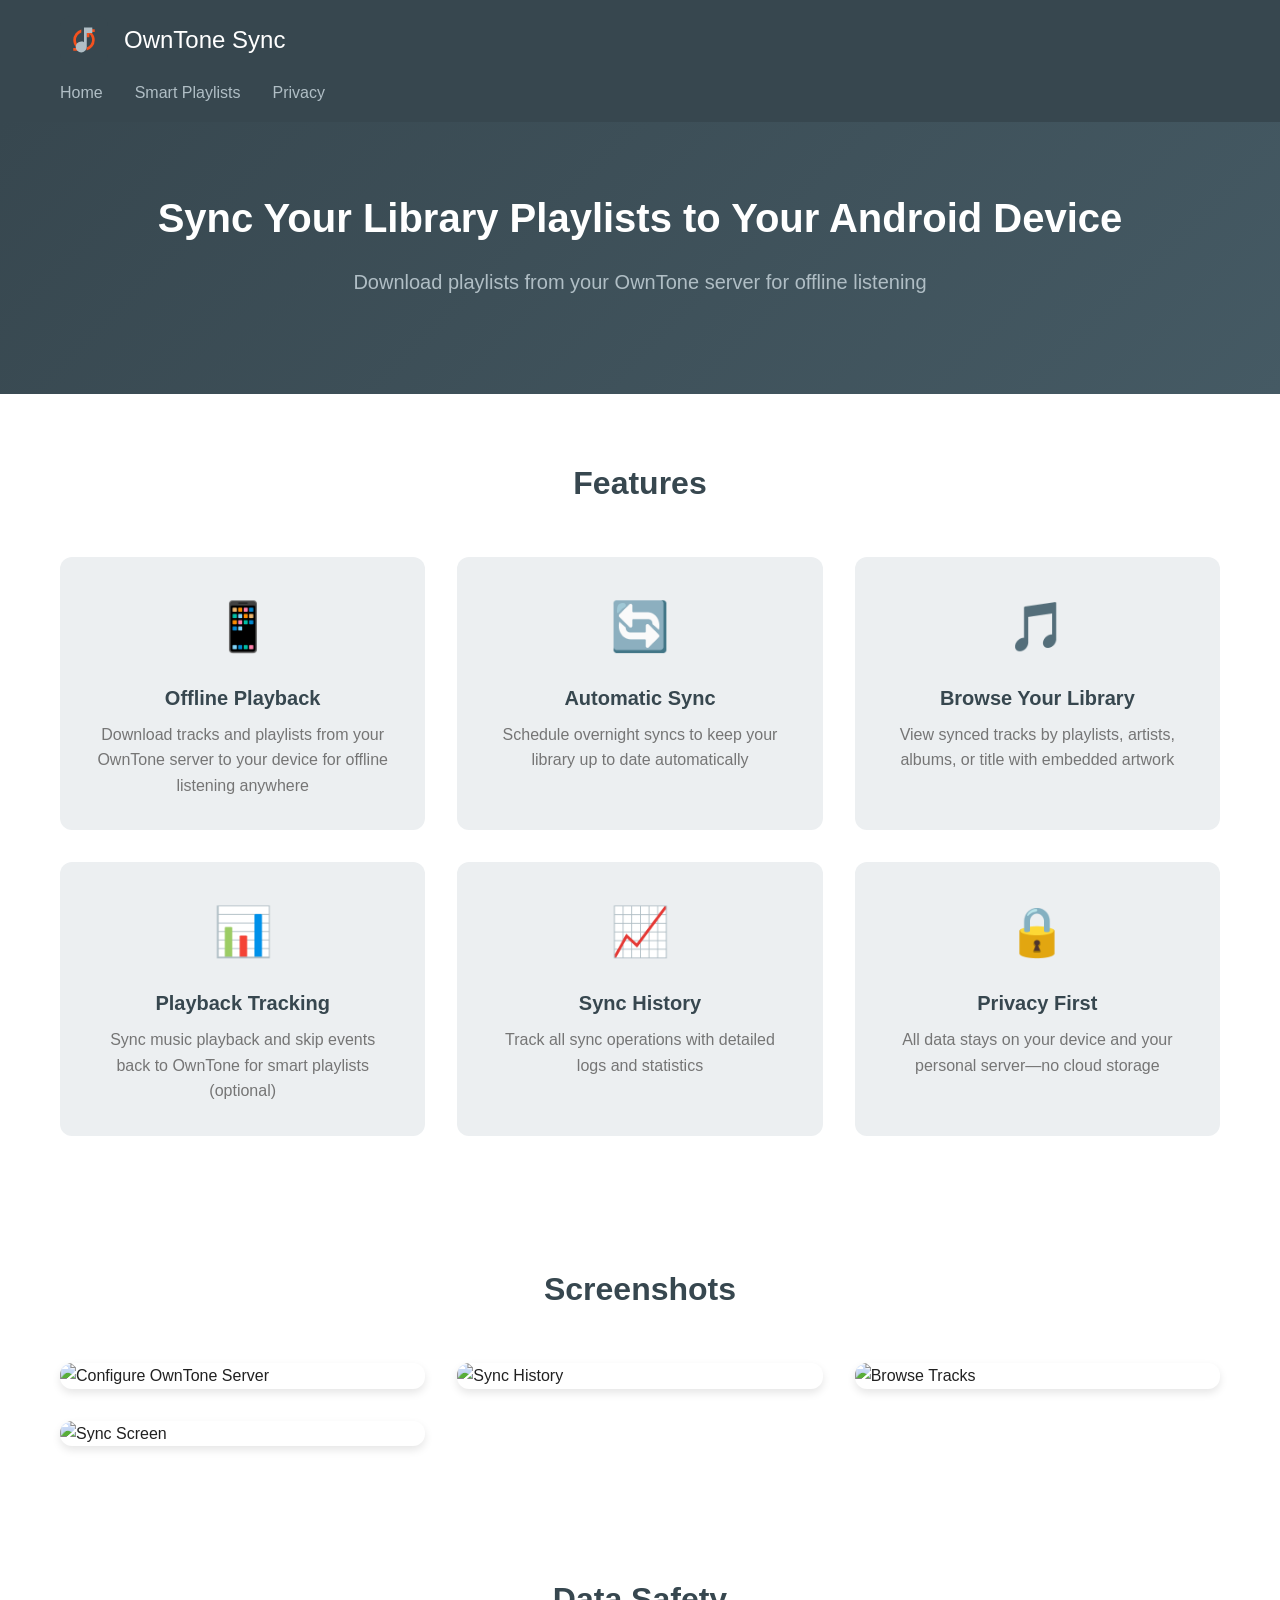
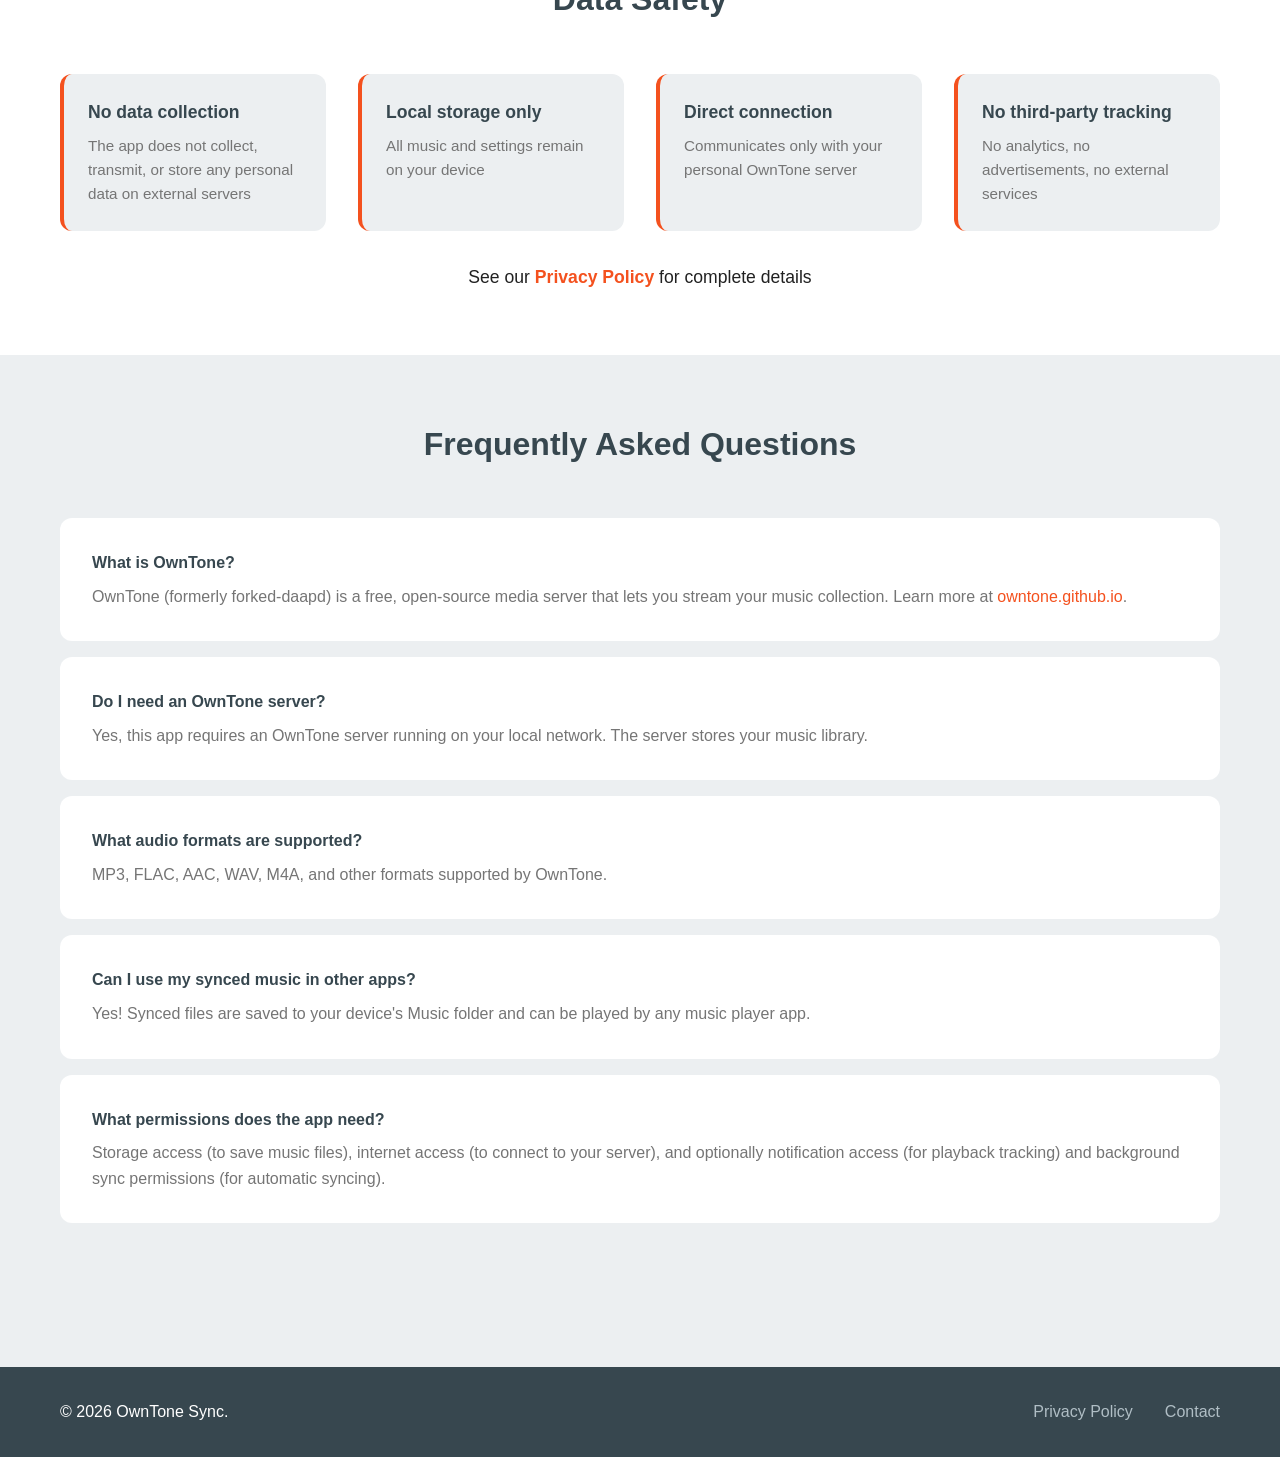
==== site/index.html @ 8da17981 "Add site files" ====
<!DOCTYPE html>
<html lang="en">
<head>
    <meta charset="UTF-8">
    <meta name="viewport" content="width=device-width, initial-scale=1.0">
    <title>OwnTone Sync - Offline Playlist Sync for Android</title>
    <link rel="stylesheet" href="styles.css">
    <link rel="icon" type="image/svg+xml" href="assets/icon.svg">
</head>
<body>
    <header>
        <div class="container">
            <div class="header-content">
                <img src="assets/icon.svg" alt="OwnTone Sync" class="logo">
                <h1>OwnTone Sync</h1>
            </div>
            <nav>
                <a href="index.html">Home</a>
                <a href="smart-playlists.html">Smart Playlists</a>
                <a href="privacy.html">Privacy</a>
            </nav>
        </div>
    </header>

    <main>
        <section class="hero">
            <div class="container">
                <h2>Sync Your Library Playlists to Your Android Device</h2>
                <p class="subtitle">Download playlists from your OwnTone server for offline listening</p>
                <!-- <div class="cta-buttons">
                    <a href="https://play.google.com/store/apps/details?id=dev.educoder.owntone_sync" class="btn btn-primary" target="_blank">Download on Google Play</a>
                </div> -->
            </div>
        </section>

        <section id="features" class="features-overview">
            <div class="container">
                <h3>Features</h3>
                <div class="feature-grid">
                    <div class="feature-card">
                        <div class="feature-icon">📱</div>
                        <h4>Offline Playback</h4>
                        <p>Download tracks and playlists from your OwnTone server to your device for offline listening anywhere</p>
                    </div>
                    <div class="feature-card">
                        <div class="feature-icon">🔄</div>
                        <h4>Automatic Sync</h4>
                        <p>Schedule overnight syncs to keep your library up to date automatically</p>
                    </div>
                    <div class="feature-card">
                        <div class="feature-icon">🎵</div>
                        <h4>Browse Your Library</h4>
                        <p>View synced tracks by playlists, artists, albums, or title with embedded artwork</p>
                    </div>
                    <div class="feature-card">
                        <div class="feature-icon">📊</div>
                        <h4>Playback Tracking</h4>
                        <p>Sync music playback and skip events back to OwnTone for smart playlists (optional)</p>
                    </div>
                    <div class="feature-card">
                        <div class="feature-icon">📈</div>
                        <h4>Sync History</h4>
                        <p>Track all sync operations with detailed logs and statistics</p>
                    </div>
                    <div class="feature-card">
                        <div class="feature-icon">🔒</div>
                        <h4>Privacy First</h4>
                        <p>All data stays on your device and your personal server—no cloud storage</p>
                    </div>
                </div>
            </div>
        </section>

        <section class="screenshots">
            <div class="container">
                <h3>Screenshots</h3>
                <div class="screenshot-grid">
                    <img src="assets/screenshots/screenshot_1.png" alt="Configure OwnTone Server">
                    <img src="assets/screenshots/screenshot_2.png" alt="Sync History">
                    <img src="assets/screenshots/screenshot_3.png" alt="Browse Tracks">
                    <img src="assets/screenshots/screenshot_4.png" alt="Sync Screen">
                </div>
            </div>
        </section>

        <section class="data-safety">
            <div class="container">
                <h3>Data Safety</h3>
                <div class="safety-info">
                    <div class="safety-card">
                        <h4>No data collection</h4>
                        <p>The app does not collect, transmit, or store any personal data on external servers</p>
                    </div>
                    <div class="safety-card">
                        <h4>Local storage only</h4>
                        <p>All music and settings remain on your device</p>
                    </div>
                    <div class="safety-card">
                        <h4>Direct connection</h4>
                        <p>Communicates only with your personal OwnTone server</p>
                    </div>
                    <div class="safety-card">
                        <h4>No third-party tracking</h4>
                        <p>No analytics, no advertisements, no external services</p>
                    </div>
                </div>
                <p class="safety-note">See our <a href="privacy.html">Privacy Policy</a> for complete details</p>
            </div>
        </section>

        <section class="faq">
            <div class="container">
                <h3>Frequently Asked Questions</h3>
                <div class="faq-item">
                    <h4>What is OwnTone?</h4>
                    <p>OwnTone (formerly forked-daapd) is a free, open-source media server that lets you stream your music collection. Learn more at <a href="https://owntone.github.io/owntone-server/" target="_blank">owntone.github.io</a>.</p>
                </div>
                <div class="faq-item">
                    <h4>Do I need an OwnTone server?</h4>
                    <p>Yes, this app requires an OwnTone server running on your local network. The server stores your music library.</p>
                </div>
                <div class="faq-item">
                    <h4>What audio formats are supported?</h4>
                    <p>MP3, FLAC, AAC, WAV, M4A, and other formats supported by OwnTone.</p>
                </div>
                <div class="faq-item">
                    <h4>Can I use my synced music in other apps?</h4>
                    <p>Yes! Synced files are saved to your device's Music folder and can be played by any music player app.</p>
                </div>
                <div class="faq-item">
                    <h4>What permissions does the app need?</h4>
                    <p>Storage access (to save music files), internet access (to connect to your server), and optionally notification access (for playback tracking) and background sync permissions (for automatic syncing).</p>
                </div>
            </div>
        </section>

        <!-- <section class="cta-final">
            <div class="container">
                <h3>Ready to sync your music?</h3>
                <a href="https://play.google.com/store/apps/details?id=dev.educoder.owntone_sync" class="btn btn-primary" target="_blank">Download on Google Play</a>
            </div>
        </section> -->
    </main>

    <footer>
        <div class="container">
            <p>&copy; 2026 OwnTone Sync.</p>
            <nav>
                <a href="privacy.html">Privacy Policy</a>
                <a href="mailto:support@educoder.dev">Contact</a>
            </nav>
        </div>
    </footer>
</body>
</html>
---- site/styles.css ----
/* Reset and base styles */
* {
    margin: 0;
    padding: 0;
    box-sizing: border-box;
}

:root {
    --primary: #37474F;
    --primary-light: #B0BEC5;
    --secondary: #F4511E;
    --background: #ECEFF1;
    --surface: #FFFFFF;
    --text-primary: #212121;
    --text-secondary: #757575;
    --border: #E0E0E0;
}

body {
    font-family: -apple-system, BlinkMacSystemFont, 'Segoe UI', Roboto, 'Helvetica Neue', Arial, sans-serif;
    line-height: 1.6;
    color: var(--text-primary);
    background-color: var(--background);
}

.container {
    max-width: 1200px;
    margin: 0 auto;
    padding: 0 20px;
}

/* Header */
header {
    background-color: var(--primary);
    color: white;
    padding: 1rem 0;
    box-shadow: 0 2px 4px rgba(0,0,0,0.1);
}

.header-content {
    display: flex;
    align-items: center;
    gap: 1rem;
    margin-bottom: 1rem;
}

.logo {
    width: 48px;
    height: 48px;
}

header h1 {
    font-size: 1.5rem;
    font-weight: 500;
}

header nav {
    display: flex;
    gap: 2rem;
}

header nav a {
    color: var(--primary-light);
    text-decoration: none;
    font-weight: 500;
    transition: color 0.3s;
}

header nav a:hover {
    color: white;
}

/* Hero section */
.hero {
    background: linear-gradient(135deg, var(--primary) 0%, #455A64 100%);
    color: white;
    padding: 4rem 0;
    text-align: center;
}

.hero h2 {
    font-size: 2.5rem;
    font-weight: 700;
    margin-bottom: 1rem;
}

.subtitle {
    font-size: 1.25rem;
    margin-bottom: 2rem;
    color: var(--primary-light);
}

.cta-buttons {
    display: flex;
    gap: 1rem;
    justify-content: center;
    flex-wrap: wrap;
}

.btn {
    display: inline-block;
    padding: 0.75rem 2rem;
    border-radius: 8px;
    text-decoration: none;
    font-weight: 600;
    transition: all 0.3s;
    border: none;
    cursor: pointer;
}

.btn-primary {
    background-color: var(--secondary);
    color: white;
}

.btn-primary:hover {
    background-color: #E64A19;
    transform: translateY(-2px);
    box-shadow: 0 4px 8px rgba(244, 81, 30, 0.3);
}

.btn-secondary {
    background-color: var(--surface);
    color: var(--primary);
    border: 2px solid var(--primary);
}

.btn-secondary:hover {
    background-color: var(--primary);
    color: white;
}

/* Feature grid */
.features-overview {
    padding: 4rem 0;
    background-color: var(--surface);
}

.features-overview h3 {
    text-align: center;
    font-size: 2rem;
    margin-bottom: 3rem;
    color: var(--primary);
}

.feature-grid {
    display: grid;
    grid-template-columns: repeat(3, minmax(250px, 1fr));
    gap: 2rem;
}

.feature-card {
    background: var(--background);
    padding: 2rem;
    border-radius: 12px;
    text-align: center;
    transition: transform 0.3s, box-shadow 0.3s;
}

.feature-card:hover {
    transform: translateY(-4px);
    box-shadow: 0 8px 16px rgba(0,0,0,0.1);
}

.feature-icon {
    font-size: 3rem;
    margin-bottom: 1rem;
}

.feature-card h4 {
    color: var(--primary);
    margin-bottom: 0.5rem;
    font-size: 1.25rem;
}

.feature-card p {
    color: var(--text-secondary);
}

/* Download section */
.download-section {
    padding: 4rem 0;
    background-color: var(--background);
}

.download-section h3 {
    text-align: center;
    font-size: 2rem;
    margin-bottom: 3rem;
    color: var(--primary);
}

.version-cards {
    display: grid;
    grid-template-columns: repeat(auto-fit, minmax(300px, 1fr));
    gap: 2rem;
    max-width: 800px;
    margin: 0 auto;
}

.version-card {
    background: var(--surface);
    padding: 2rem;
    border-radius: 12px;
    box-shadow: 0 4px 8px rgba(0,0,0,0.1);
    position: relative;
}

.version-card.featured {
    border: 3px solid var(--secondary);
    transform: scale(1.05);
}

.badge {
    position: absolute;
    top: -12px;
    right: 20px;
    background: var(--secondary);
    color: white;
    padding: 0.25rem 1rem;
    border-radius: 20px;
    font-size: 0.875rem;
    font-weight: 600;
}

.version-card h4 {
    font-size: 1.5rem;
    color: var(--primary);
    margin-bottom: 1rem;
}

.price {
    font-size: 2rem;
    font-weight: 700;
    color: var(--secondary);
    margin-bottom: 1.5rem;
}

.version-card ul {
    list-style: none;
    margin-bottom: 2rem;
}

.version-card ul li {
    padding: 0.5rem 0;
    border-bottom: 1px solid var(--border);
}

.version-card ul li:last-child {
    border-bottom: none;
}

.version-card .btn {
    width: 100%;
    text-align: center;
}

/* Screenshots */
.screenshots {
    padding: 4rem 0;
    background-color: var(--surface);
}

.screenshots h3 {
    text-align: center;
    font-size: 2rem;
    margin-bottom: 3rem;
    color: var(--primary);
}

.screenshot-grid {
    display: grid;
    grid-template-columns: repeat(auto-fit, minmax(300px, 1fr));
    gap: 2rem;
}

.screenshot-grid img {
    width: 100%;
    border-radius: 12px;
    box-shadow: 0 4px 8px rgba(0,0,0,0.1);
}

/* FAQ */
.faq {
    padding: 4rem 0;
    background-color: var(--background);
}

.faq h3 {
    text-align: center;
    font-size: 2rem;
    margin-bottom: 3rem;
    color: var(--primary);
}

.faq-item {
    background: var(--surface);
    padding: 2rem;
    border-radius: 12px;
    margin-bottom: 1rem;
}

.faq-item h4 {
    color: var(--primary);
    margin-bottom: 0.5rem;
}

.faq-item p {
    color: var(--text-secondary);
}

.faq-item a {
    color: var(--secondary);
    text-decoration: none;
}

.faq-item a:hover {
    text-decoration: underline;
}

/* Content pages (privacy, features) */
.content {
    padding: 4rem 0;
    background-color: var(--surface);
}

.content h2 {
    font-size: 2.5rem;
    color: var(--primary);
    margin-bottom: 1rem;
}

.content h3 {
    font-size: 1.5rem;
    color: var(--primary);
    margin-top: 2rem;
    margin-bottom: 1rem;
}

.content h4 {
    font-size: 1.25rem;
    color: var(--primary);
    margin-top: 1.5rem;
    margin-bottom: 0.5rem;
}

.content p {
    margin-bottom: 1rem;
    color: var(--text-secondary);
}

.content ul {
    margin-left: 2rem;
    margin-bottom: 1rem;
    color: var(--text-secondary);
}

.content ul li {
    margin-bottom: 0.5rem;
}

.content a {
    color: var(--secondary);
    text-decoration: none;
}

.content a:hover {
    text-decoration: underline;
}

.updated {
    font-style: italic;
    color: var(--text-secondary);
    margin-bottom: 2rem;
}

/* Comparison table */
.comparison-table {
    margin: 2rem 0;
    overflow-x: auto;
}

.comparison-table table {
    width: 100%;
    background: var(--surface);
    border-radius: 12px;
    overflow: hidden;
    box-shadow: 0 4px 8px rgba(0,0,0,0.1);
}

.comparison-table th,
.comparison-table td {
    padding: 1rem;
    text-align: left;
    border-bottom: 1px solid var(--border);
}

.comparison-table th {
    background-color: var(--primary);
    color: white;
    font-weight: 600;
}

.comparison-table tbody tr:last-child td {
    border-bottom: none;
}

.comparison-table tbody tr:hover {
    background-color: var(--background);
}

.cta-section {
    margin-top: 3rem;
    text-align: center;
    padding: 2rem;
    background: var(--background);
    border-radius: 12px;
}

.cta-section h3 {
    margin-bottom: 1.5rem;
    color: var(--primary);
}

/* Footer */
footer {
    background-color: var(--primary);
    color: white;
    padding: 2rem 0;
    margin-top: 4rem;
}

footer .container {
    display: flex;
    justify-content: space-between;
    align-items: center;
    flex-wrap: wrap;
    gap: 1rem;
}

footer nav {
    display: flex;
    gap: 2rem;
}

footer a {
    color: var(--primary-light);
    text-decoration: none;
}

footer a:hover {
    color: white;
}

/* Responsive */
@media (max-width: 768px) {
    .hero h2 {
        font-size: 2rem;
    }

    .subtitle {
        font-size: 1rem;
    }

    .version-card.featured {
        transform: scale(1);
    }

    .header-content {
        flex-direction: column;
        text-align: center;
    }

    footer .container {
        flex-direction: column;
        text-align: center;
    }
}

/* Data Safety section */
.data-safety {
    padding: 4rem 0;
    background-color: var(--surface);
}

.data-safety h3 {
    text-align: center;
    font-size: 2rem;
    margin-bottom: 3rem;
    color: var(--primary);
}

.safety-info {
    display: grid;
    grid-template-columns: repeat(auto-fit, minmax(250px, 1fr));
    gap: 2rem;
    margin-bottom: 2rem;
}

.safety-card {
    background: var(--background);
    padding: 1.5rem;
    border-radius: 12px;
    border-left: 4px solid var(--secondary);
}

.safety-card h4 {
    color: var(--primary);
    margin-bottom: 0.5rem;
    font-size: 1.1rem;
}

.safety-card p {
    color: var(--text-secondary);
    font-size: 0.95rem;
}

.safety-note {
    text-align: center;
    margin-top: 2rem;
    font-size: 1.1rem;
}

.safety-note a {
    color: var(--secondary);
    text-decoration: none;
    font-weight: 600;
}

.safety-note a:hover {
    text-decoration: underline;
}

/* Final CTA */
.cta-final {
    padding: 4rem 0;
    background: linear-gradient(135deg, var(--primary) 0%, #455A64 100%);
    color: white;
    text-align: center;
}

.cta-final h3 {
    font-size: 2rem;
    margin-bottom: 2rem;
}

/* Privacy highlights */
.privacy-highlight {
    background: var(--background);
    border-left: 4px solid var(--secondary);
    padding: 1.5rem;
    border-radius: 8px;
    margin: 2rem 0;
}

.privacy-highlight h4 {
    color: var(--primary);
    margin-top: 0;
    margin-bottom: 1rem;
}

.privacy-highlight ul {
    margin-left: 1.5rem;
}

.privacy-highlight ul li {
    margin-bottom: 0.75rem;
}
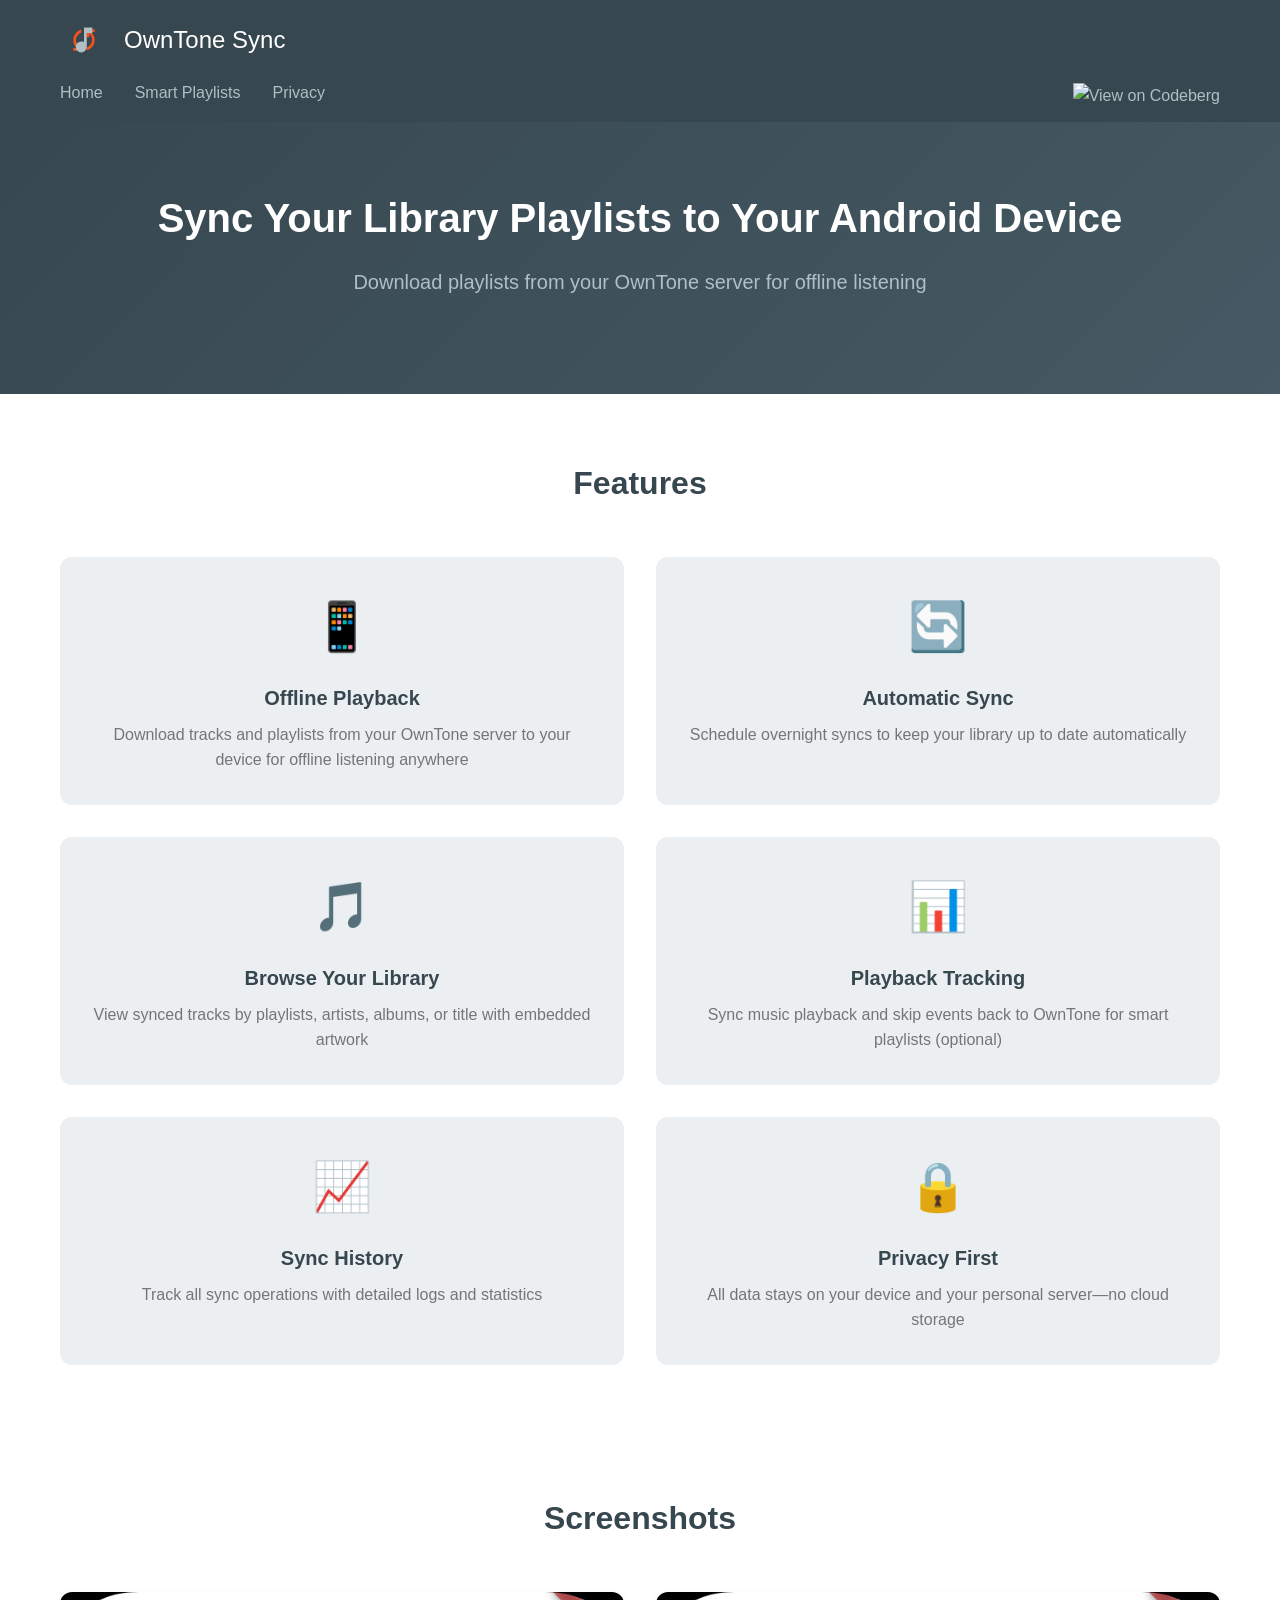
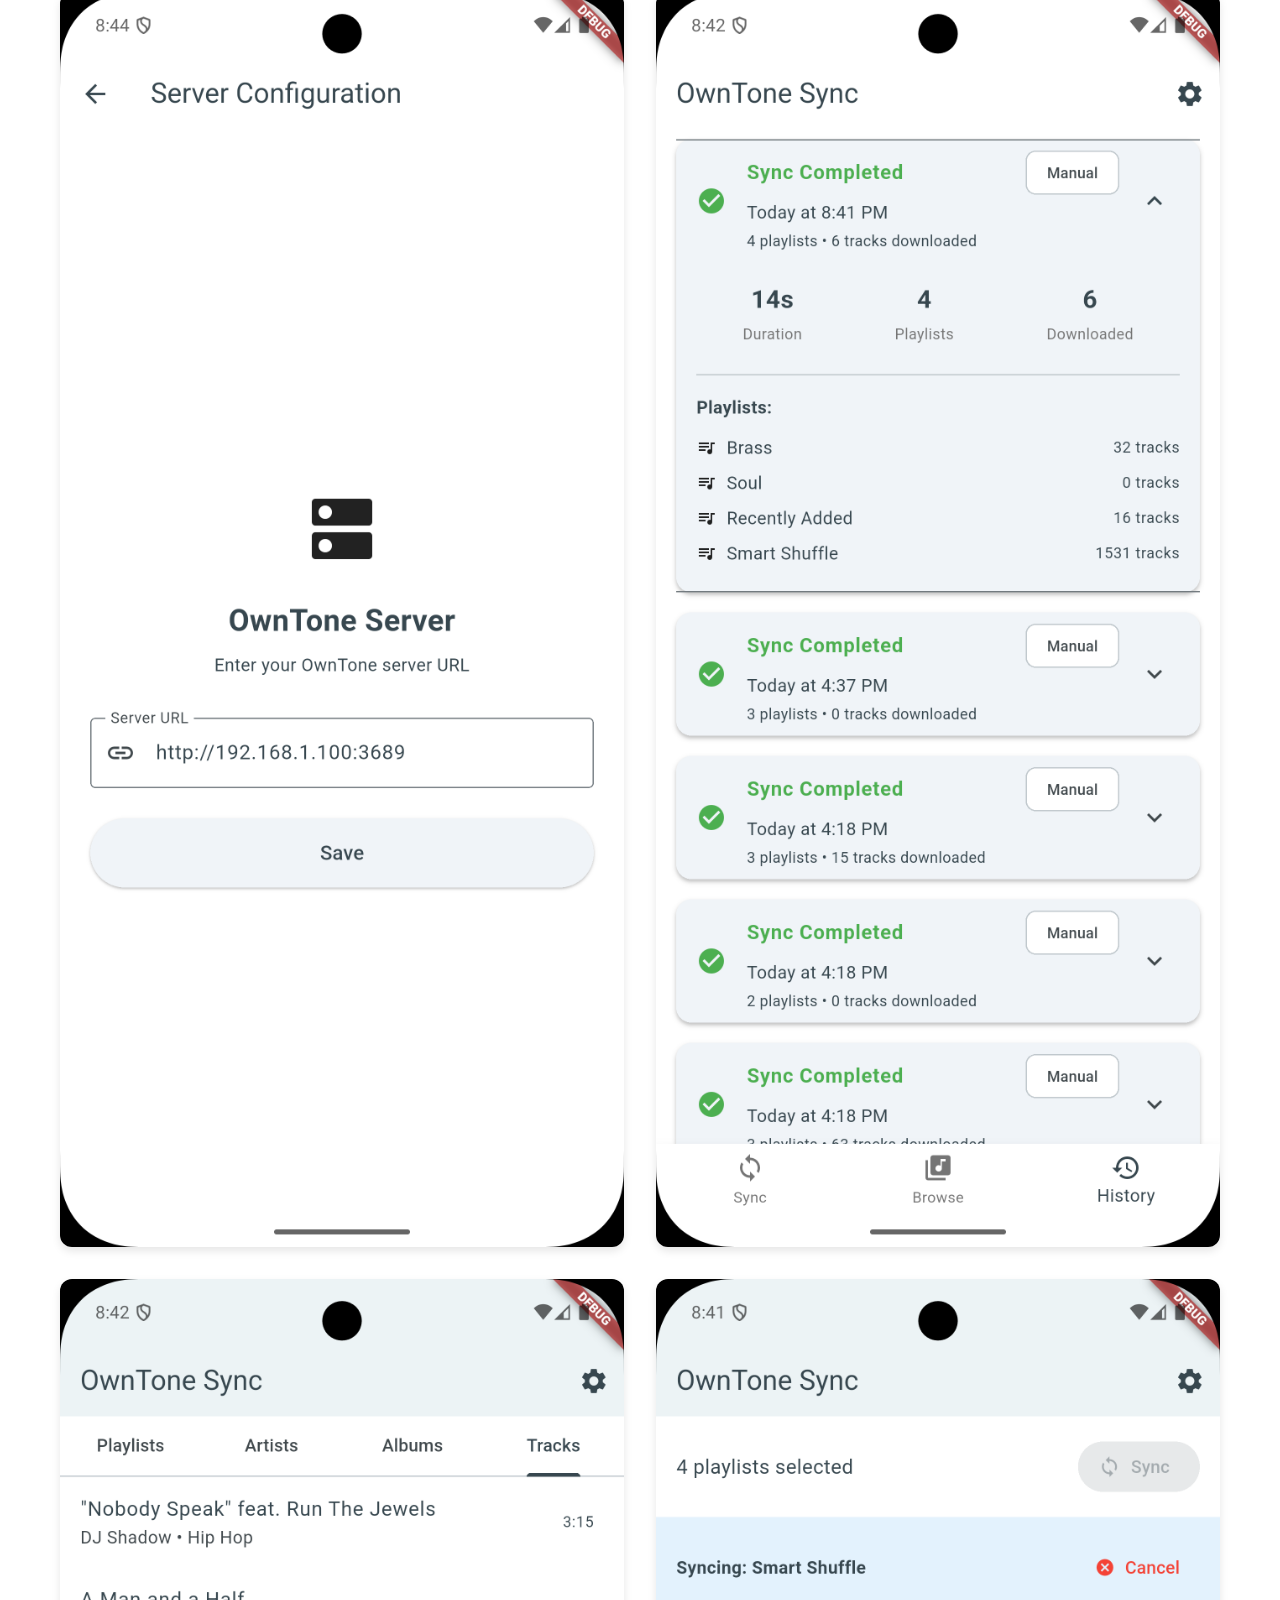
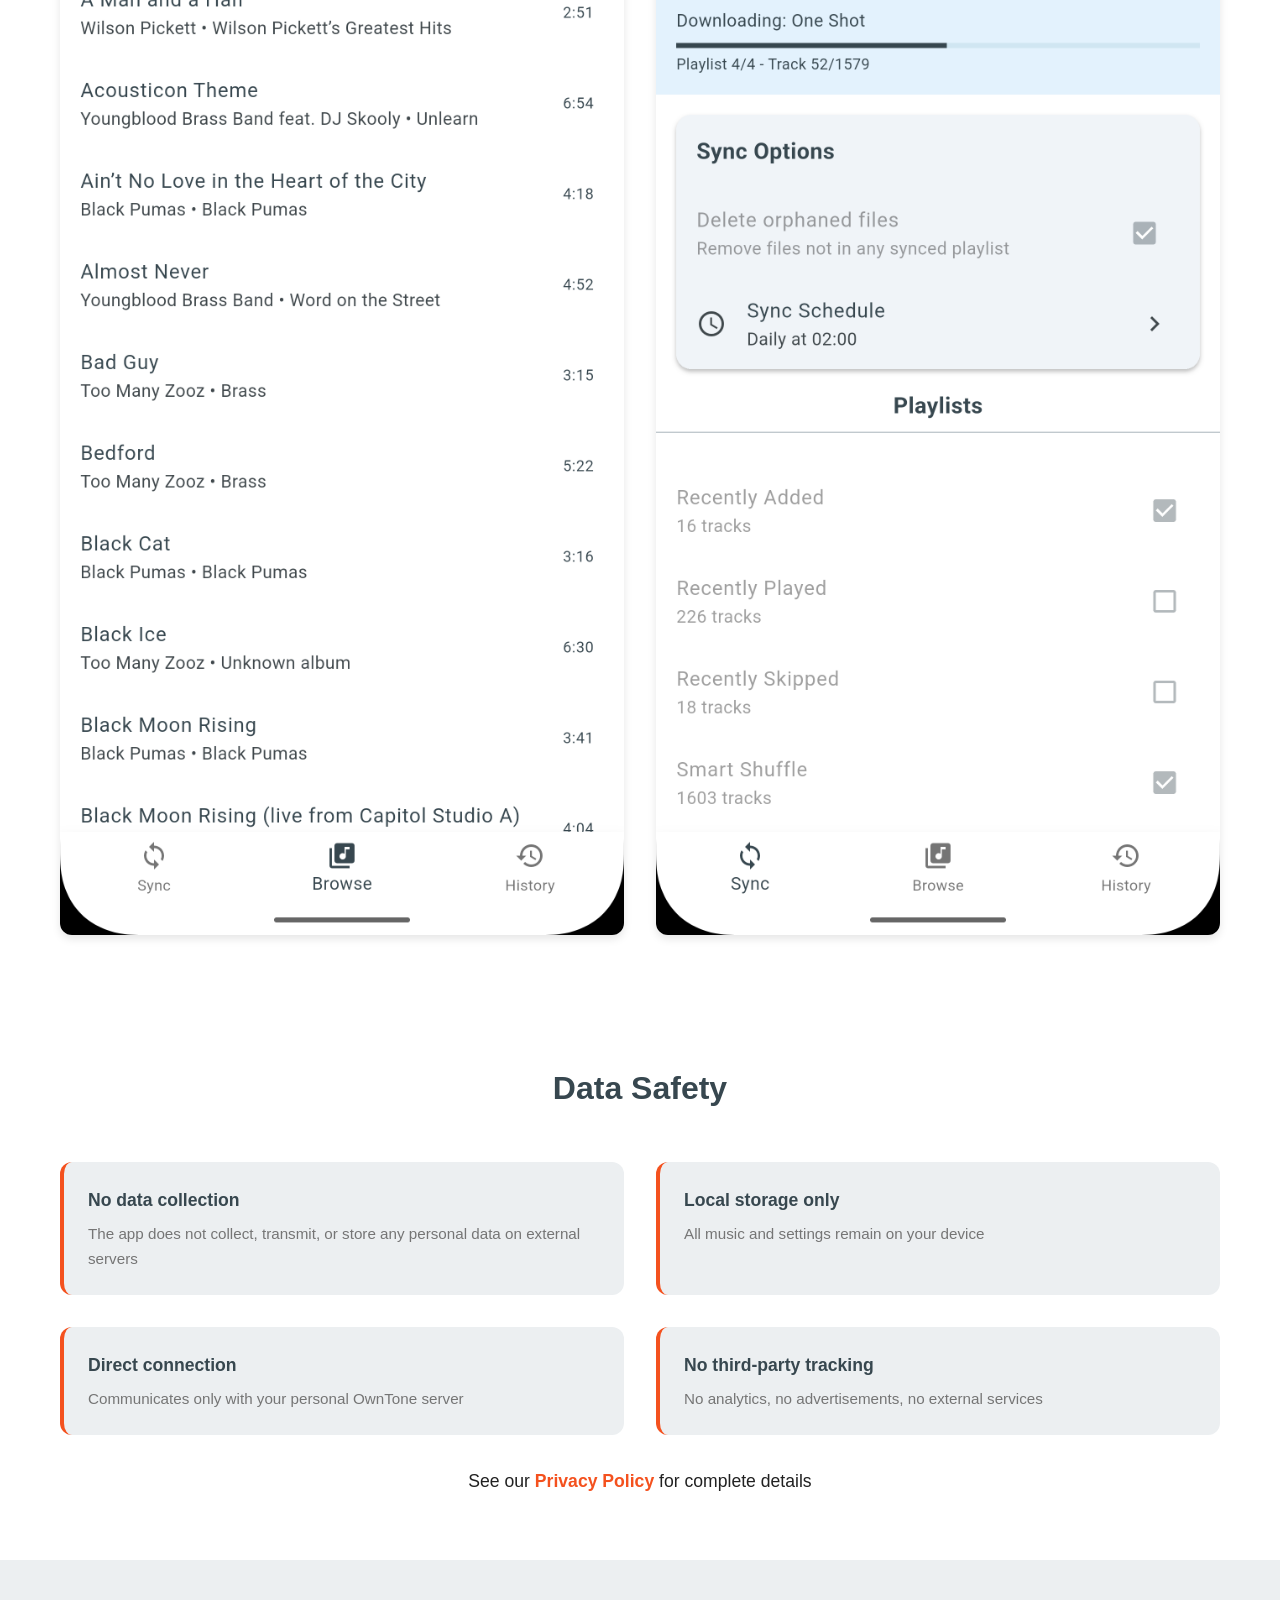
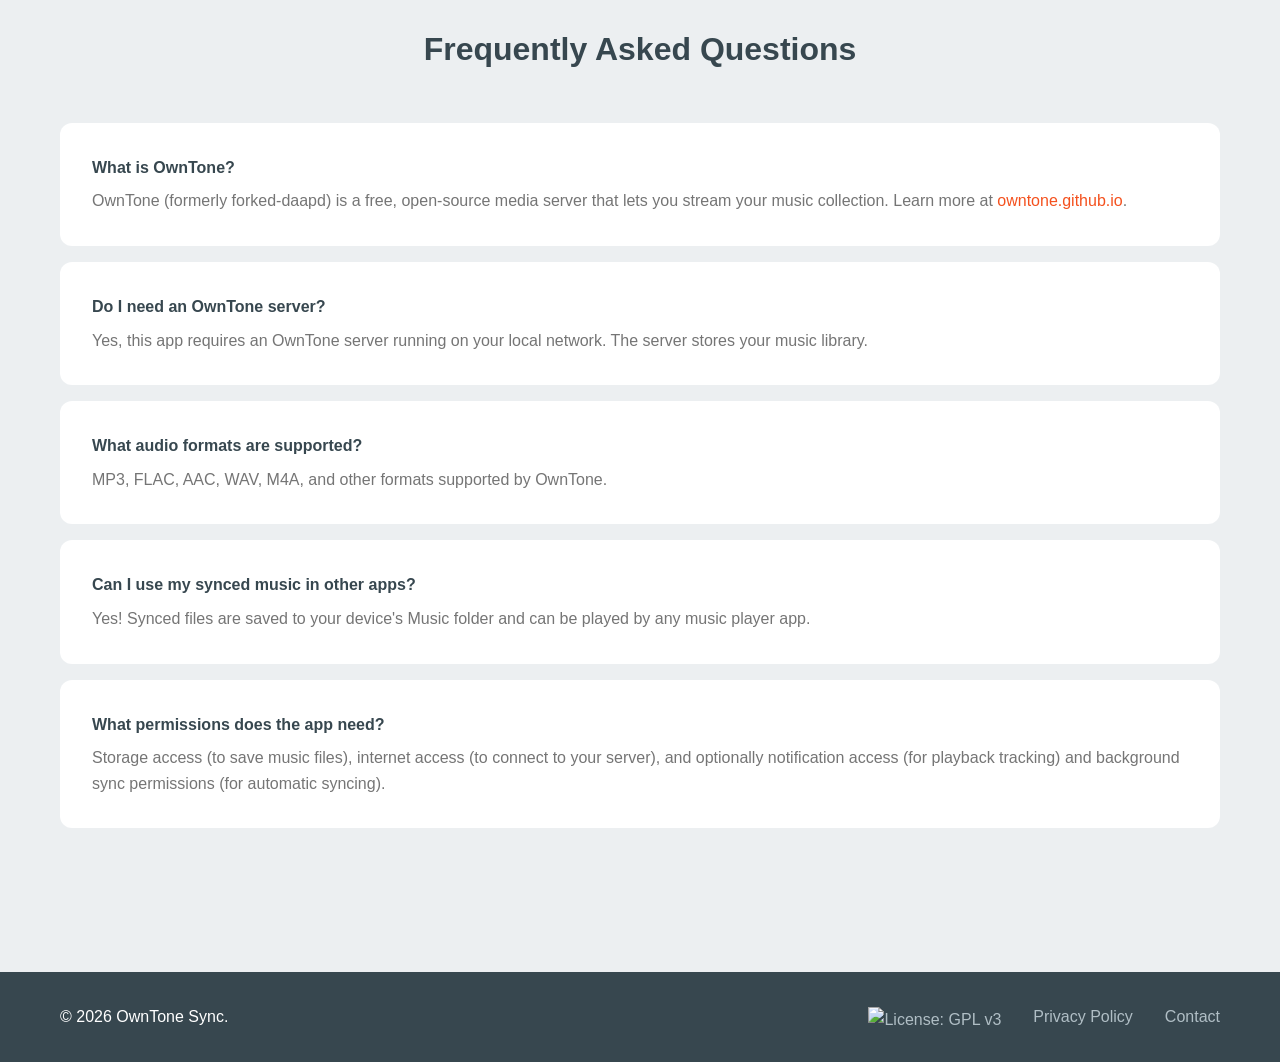
==== commit 3394e28e: "Added license" ====
--- a/site/index.html
+++ b/site/index.html
@@ -18,6 +18,10 @@
                 <a href="index.html">Home</a>
                 <a href="smart-playlists.html">Smart Playlists</a>
                 <a href="privacy.html">Privacy</a>
+                <div class="spring"></div>
+                <a href="https://codeberg.org/edu_coder/owntone-sync" class="h-20">
+                    <img src="https://img.shields.io/badge/Codeberg-View%20Repository-2185D0?logo=Codeberg&logoColor=white" alt="View on Codeberg">
+                </a>
             </nav>
         </div>
     </header>
@@ -146,6 +150,9 @@
         <div class="container">
             <p>&copy; 2026 OwnTone Sync.</p>
             <nav>
+                <a href="https://codeberg.org/edu_coder/owntone-sync/src/branch/main/LICENSE" class="h-20">
+                    <img src="https://img.shields.io/badge/License-GPLv3-blue.svg" alt="License: GPL v3">
+                </a>
                 <a href="privacy.html">Privacy Policy</a>
                 <a href="mailto:support@educoder.dev">Contact</a>
             </nav>
--- a/site/styles.css
+++ b/site/styles.css
@@ -54,16 +54,30 @@
     font-weight: 500;
 }
 
+footer nav,
 header nav {
     display: flex;
     gap: 2rem;
-}
-
+    align-items: center;
+    flex-wrap: wrap;
+}
+
+footer nav a,
 header nav a {
     color: var(--primary-light);
     text-decoration: none;
     font-weight: 500;
     transition: color 0.3s;
+}
+
+footer nav a.h-20,
+header nav a.h-20 {
+    height: 20px;
+}
+
+footer nav .sping,
+header nav .spring {
+    flex-grow: 1;
 }
 
 header nav a:hover {
@@ -145,7 +159,7 @@
 
 .feature-grid {
     display: grid;
-    grid-template-columns: repeat(3, minmax(250px, 1fr));
+    grid-template-columns: repeat(auto-fit, minmax(max(250px, calc(50% - 2rem)), 1fr));
     gap: 2rem;
 }
 
@@ -192,7 +206,7 @@
 
 .version-cards {
     display: grid;
-    grid-template-columns: repeat(auto-fit, minmax(300px, 1fr));
+    grid-template-columns: repeat(auto-fit, minmax(max(250px, calc(50% - 2rem)), 1fr));
     gap: 2rem;
     max-width: 800px;
     margin: 0 auto;
@@ -270,7 +284,7 @@
 
 .screenshot-grid {
     display: grid;
-    grid-template-columns: repeat(auto-fit, minmax(300px, 1fr));
+    grid-template-columns: repeat(auto-fit, minmax(max(250px, calc(50% - 2rem)), 1fr));
     gap: 2rem;
 }
 
@@ -438,11 +452,6 @@
     gap: 1rem;
 }
 
-footer nav {
-    display: flex;
-    gap: 2rem;
-}
-
 footer a {
     color: var(--primary-light);
     text-decoration: none;
@@ -492,7 +501,7 @@
 
 .safety-info {
     display: grid;
-    grid-template-columns: repeat(auto-fit, minmax(250px, 1fr));
+    grid-template-columns: repeat(auto-fit, minmax(max(250px, calc(50% - 2rem)), 1fr));
     gap: 2rem;
     margin-bottom: 2rem;
 }
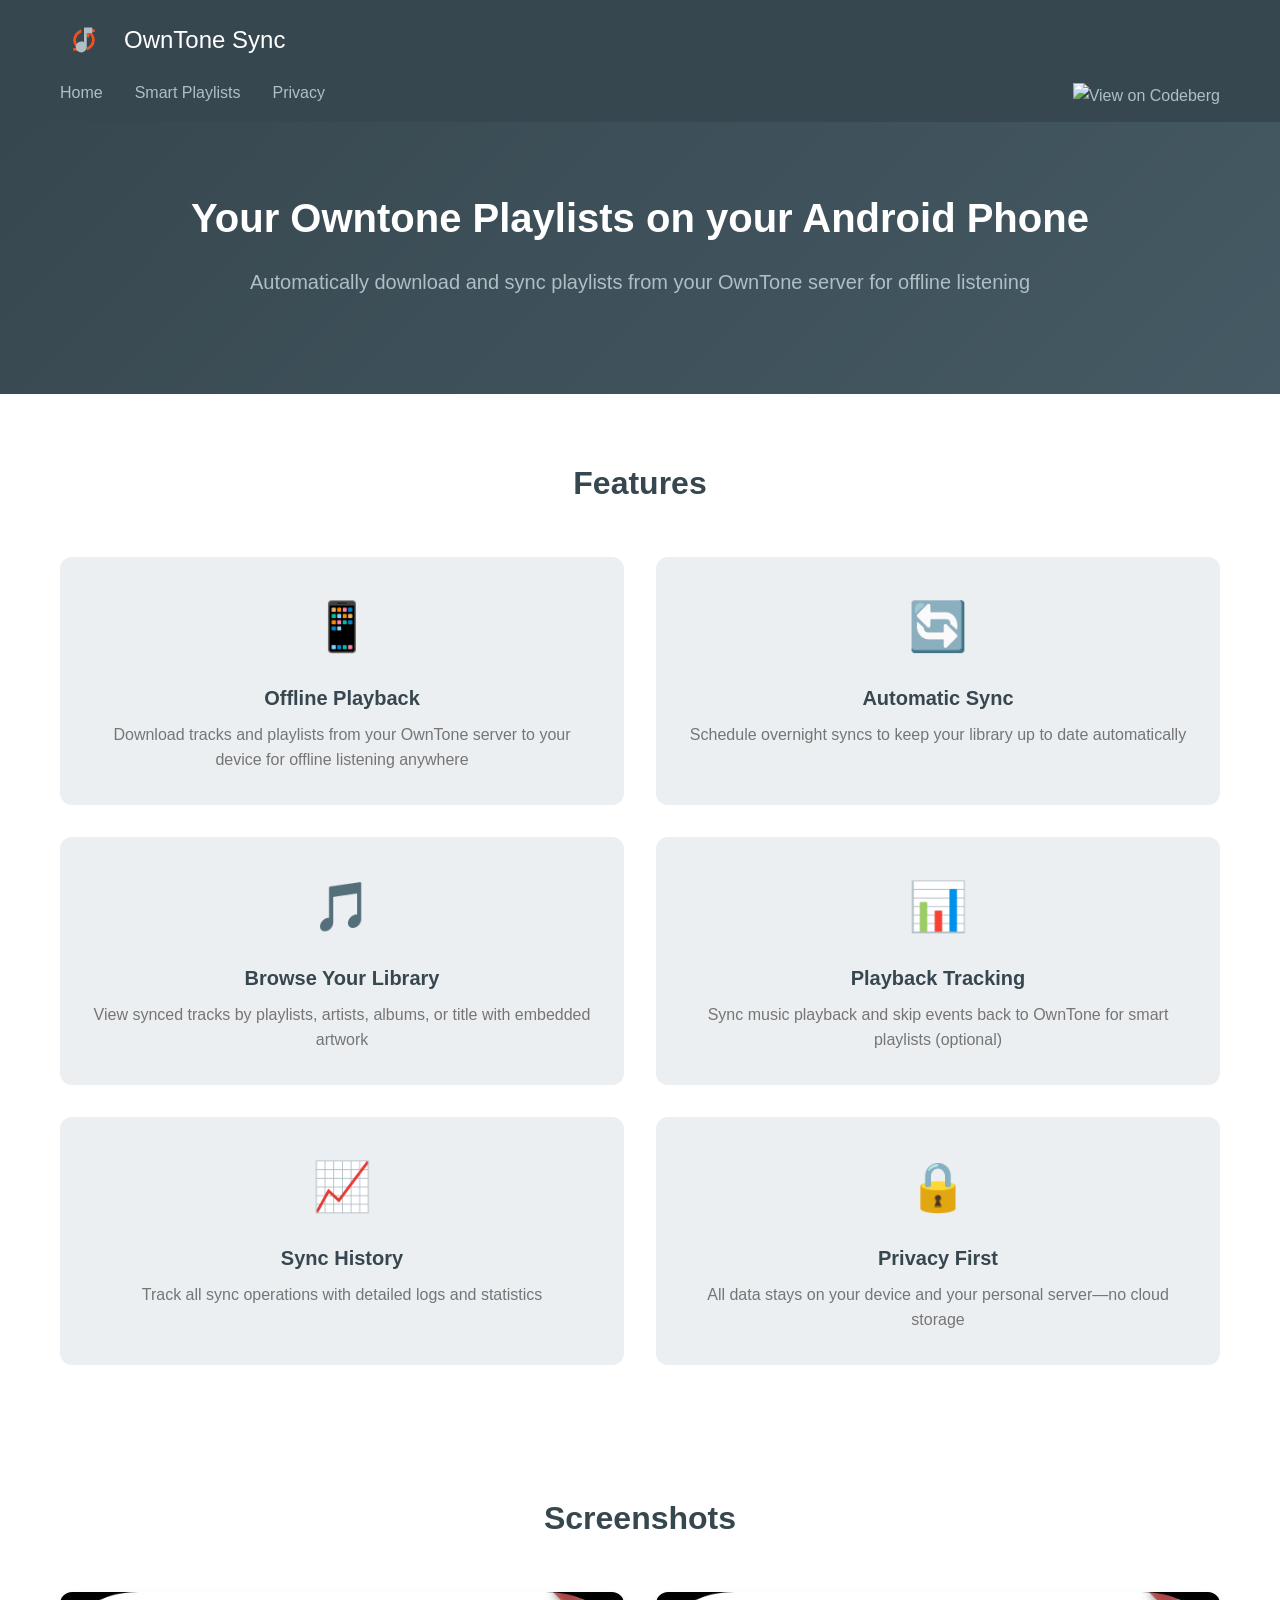
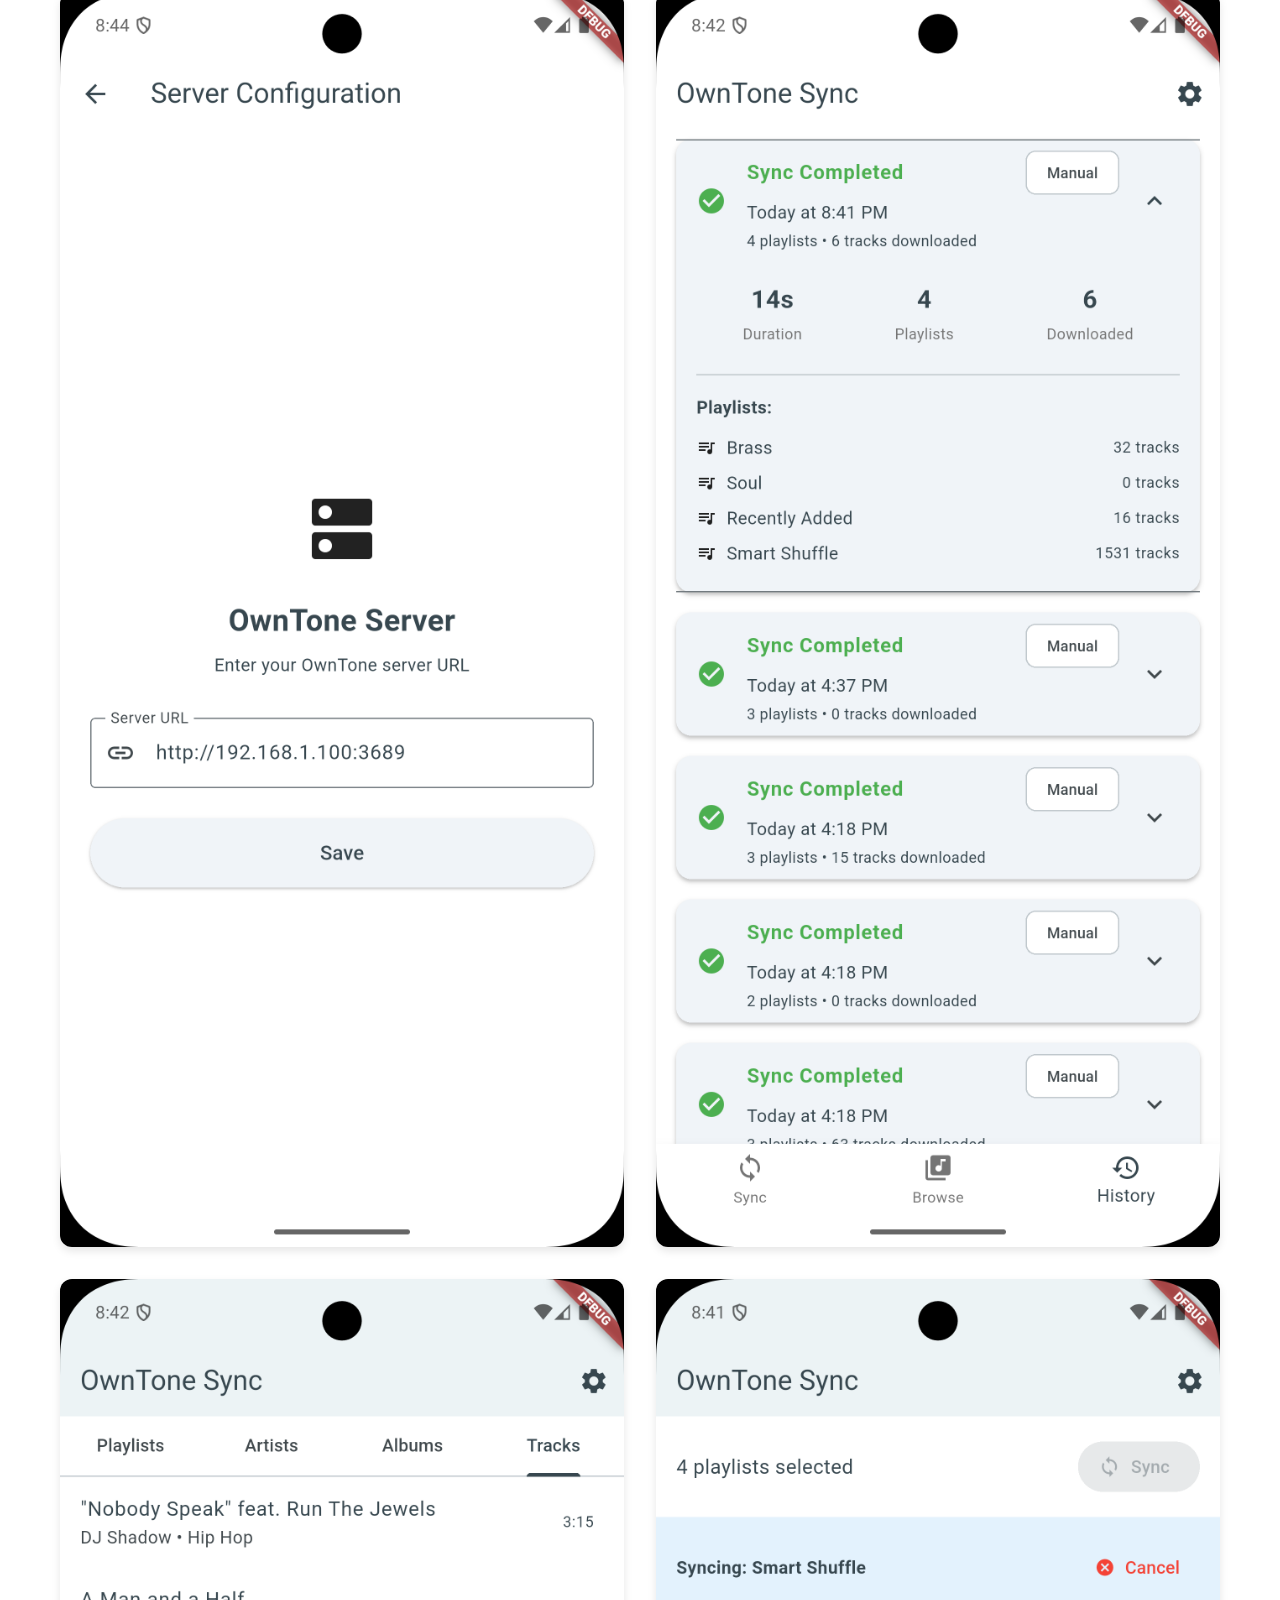
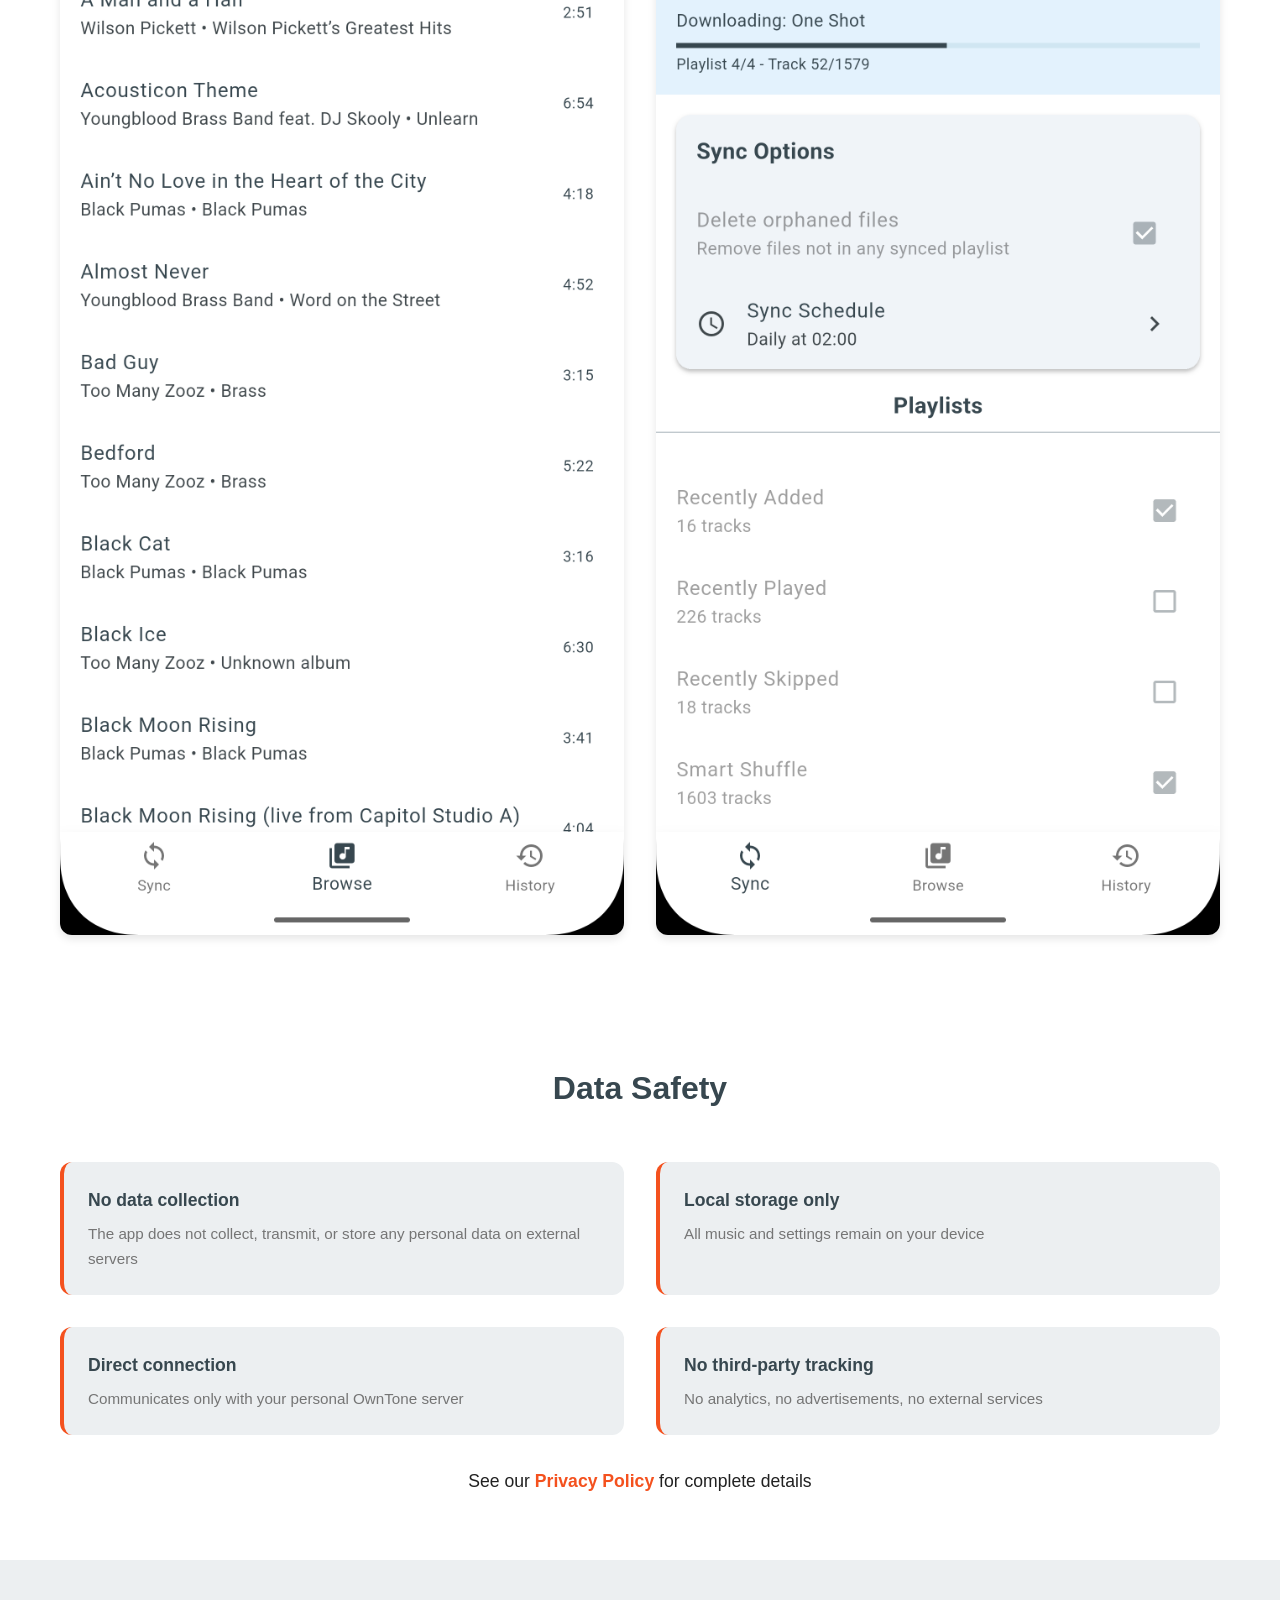
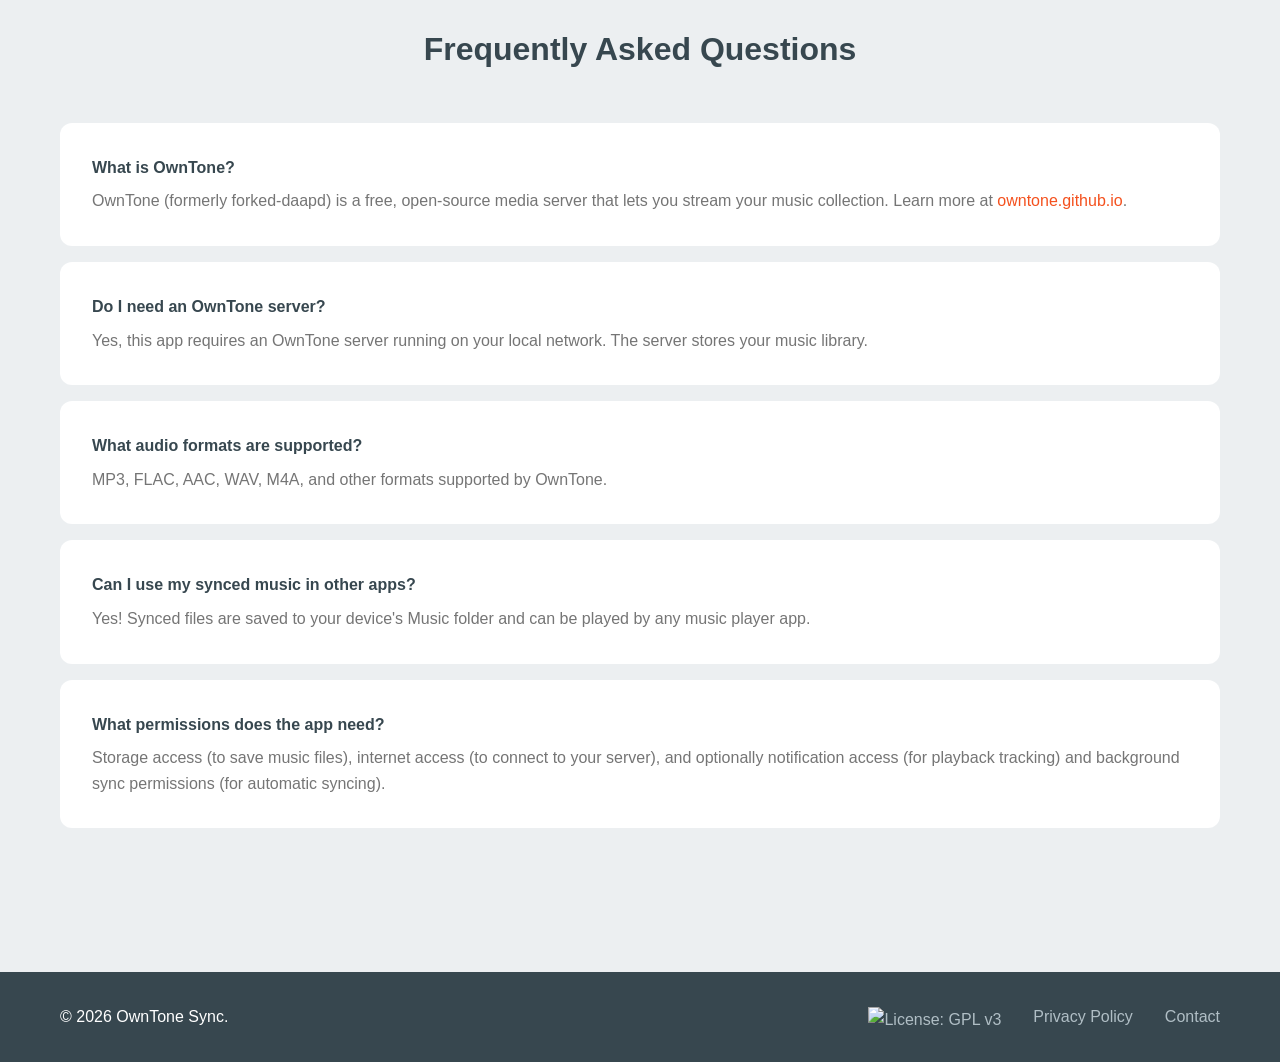
==== commit 22682336: "Streaming file downloads to storage" ====
--- a/site/index.html
+++ b/site/index.html
@@ -29,8 +29,8 @@
     <main>
         <section class="hero">
             <div class="container">
-                <h2>Sync Your Library Playlists to Your Android Device</h2>
-                <p class="subtitle">Download playlists from your OwnTone server for offline listening</p>
+                <h2>Your Owntone Playlists on your Android Phone</h2>
+                <p class="subtitle">Automatically download and sync playlists from your OwnTone server for offline listening</p>
                 <!-- <div class="cta-buttons">
                     <a href="https://play.google.com/store/apps/details?id=dev.educoder.owntone_sync" class="btn btn-primary" target="_blank">Download on Google Play</a>
                 </div> -->
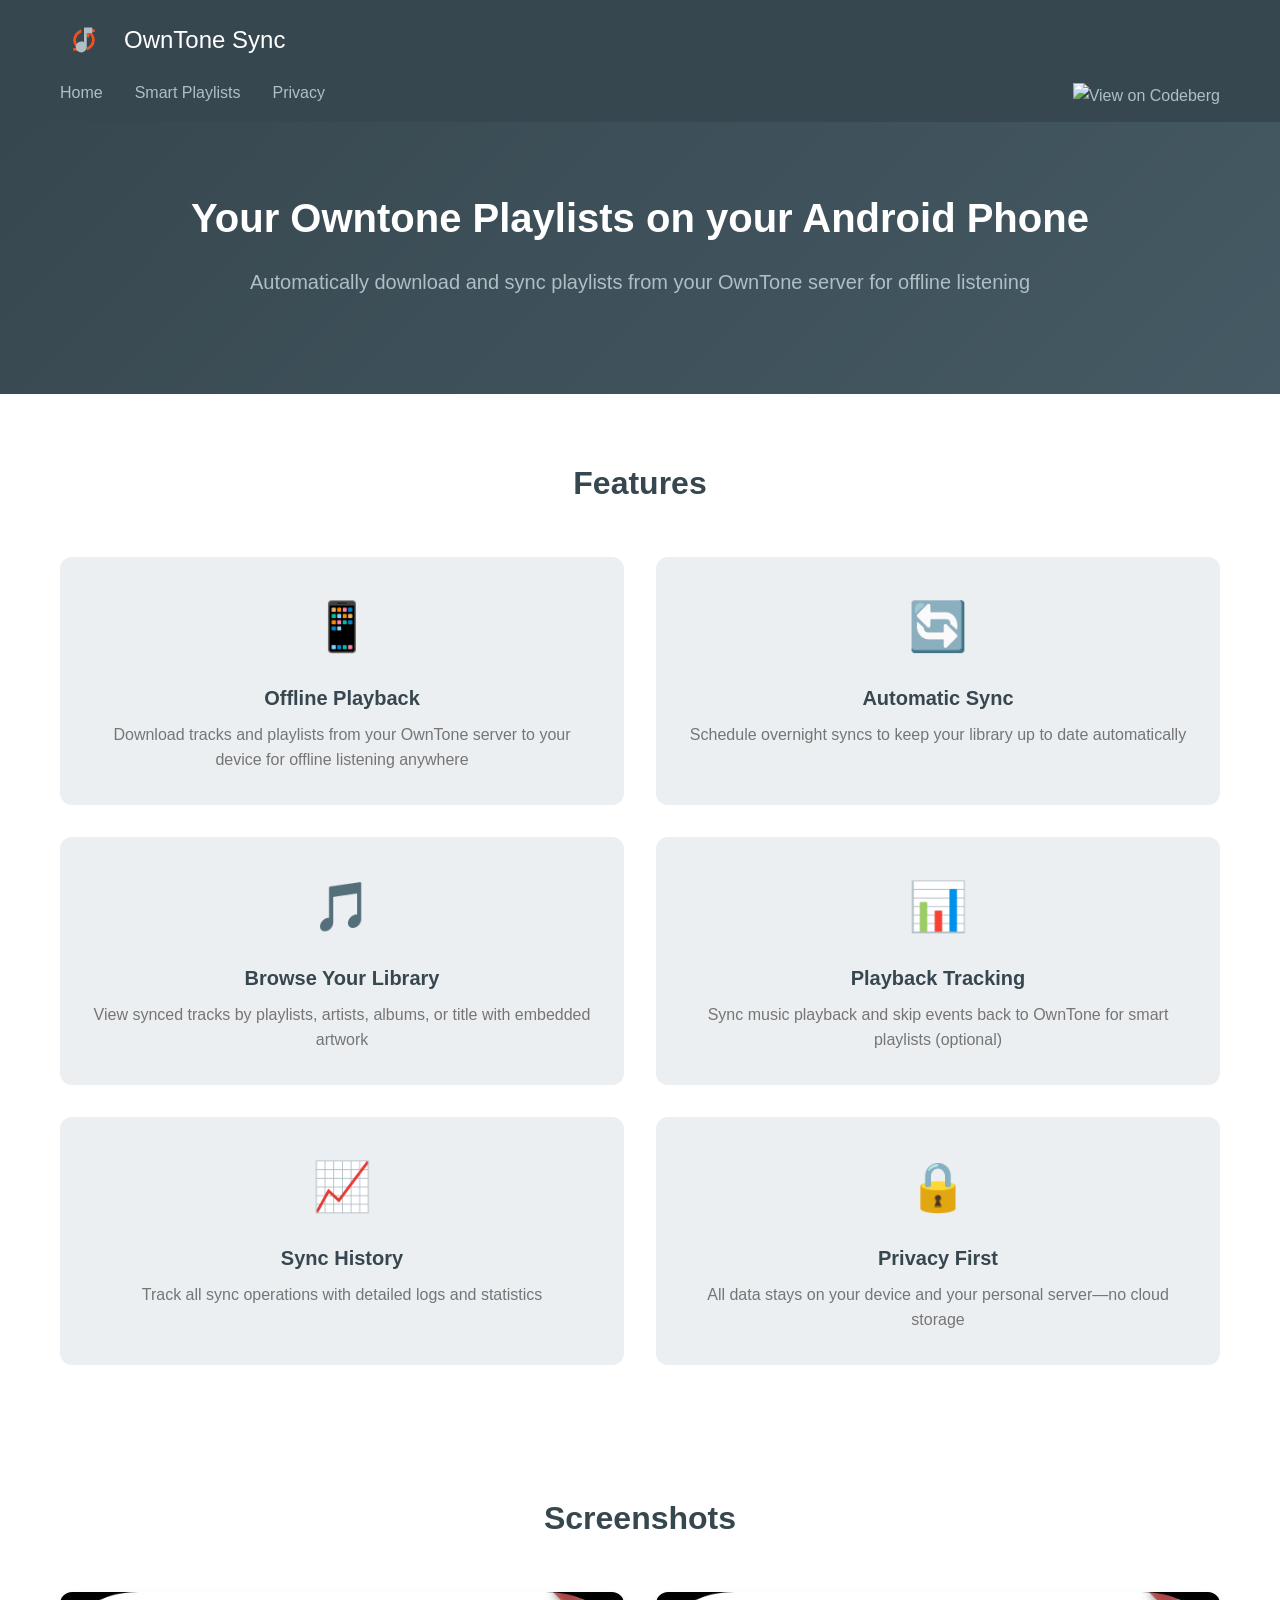
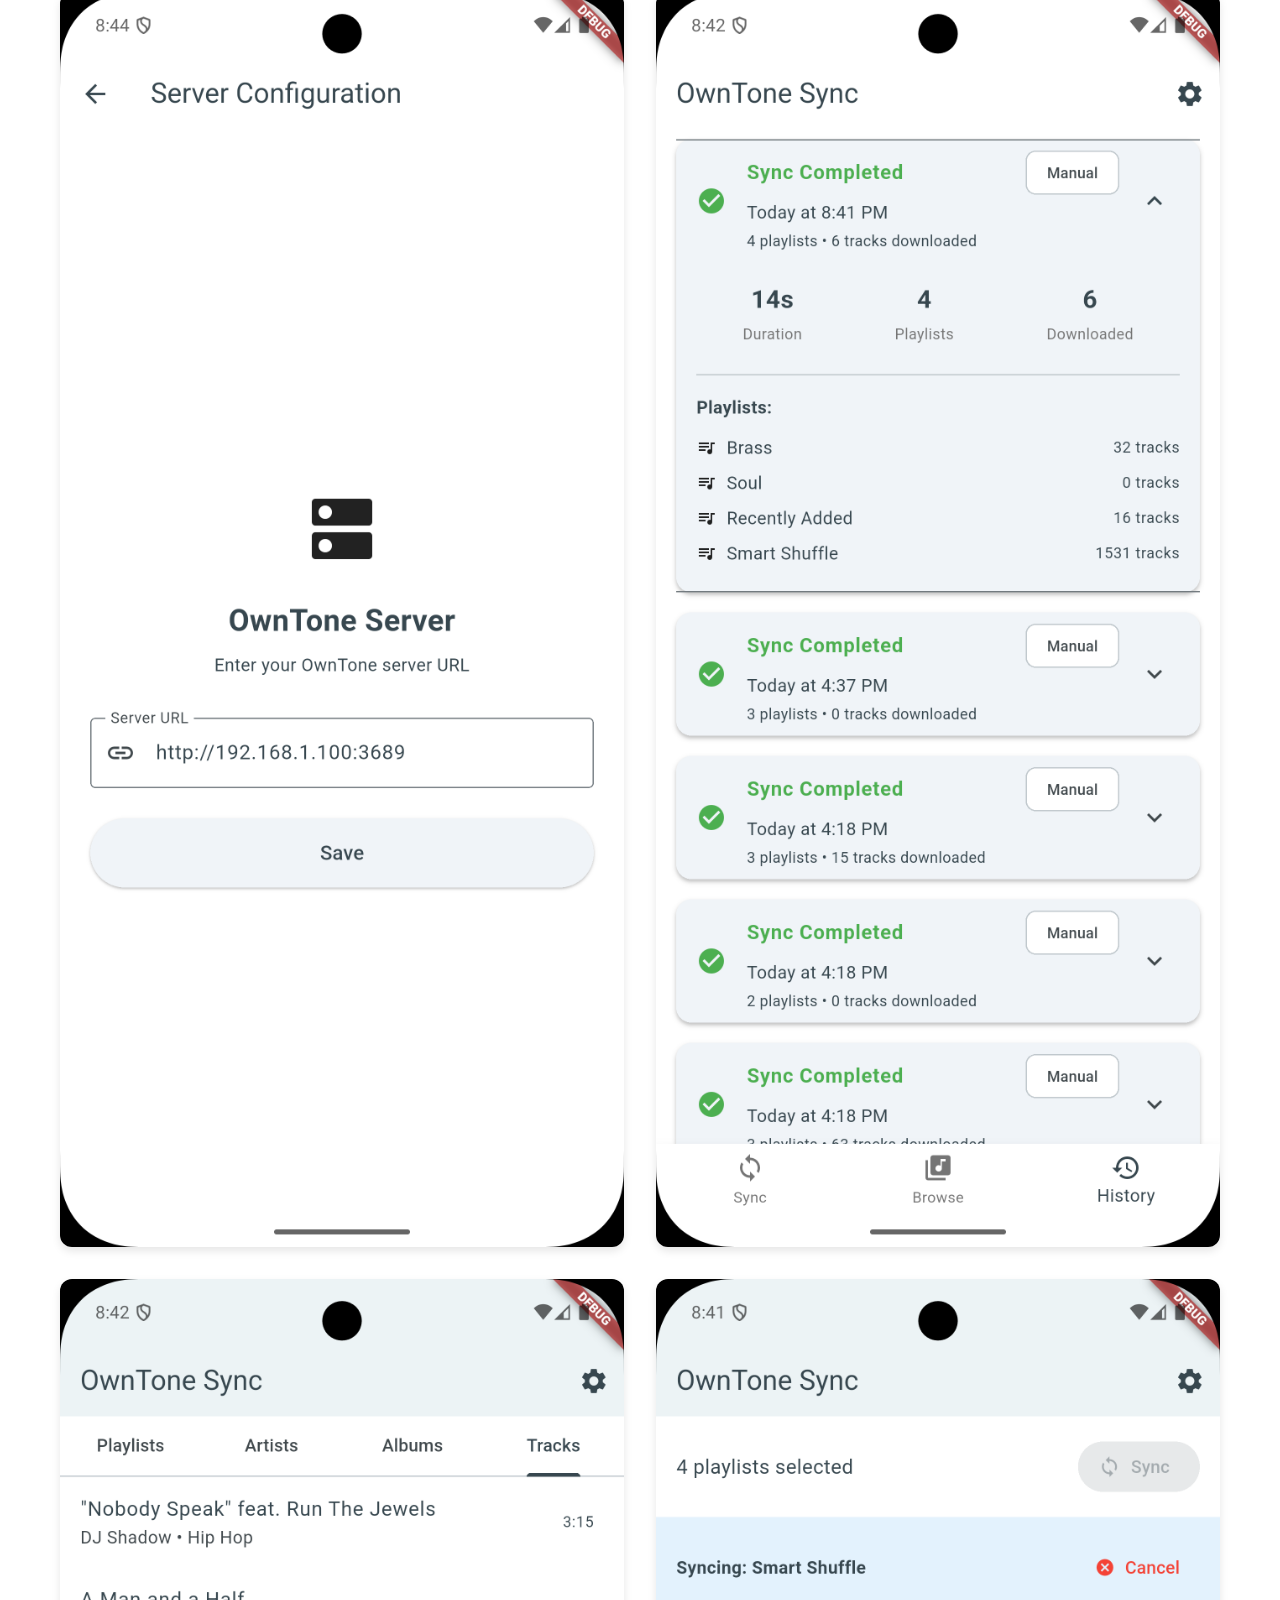
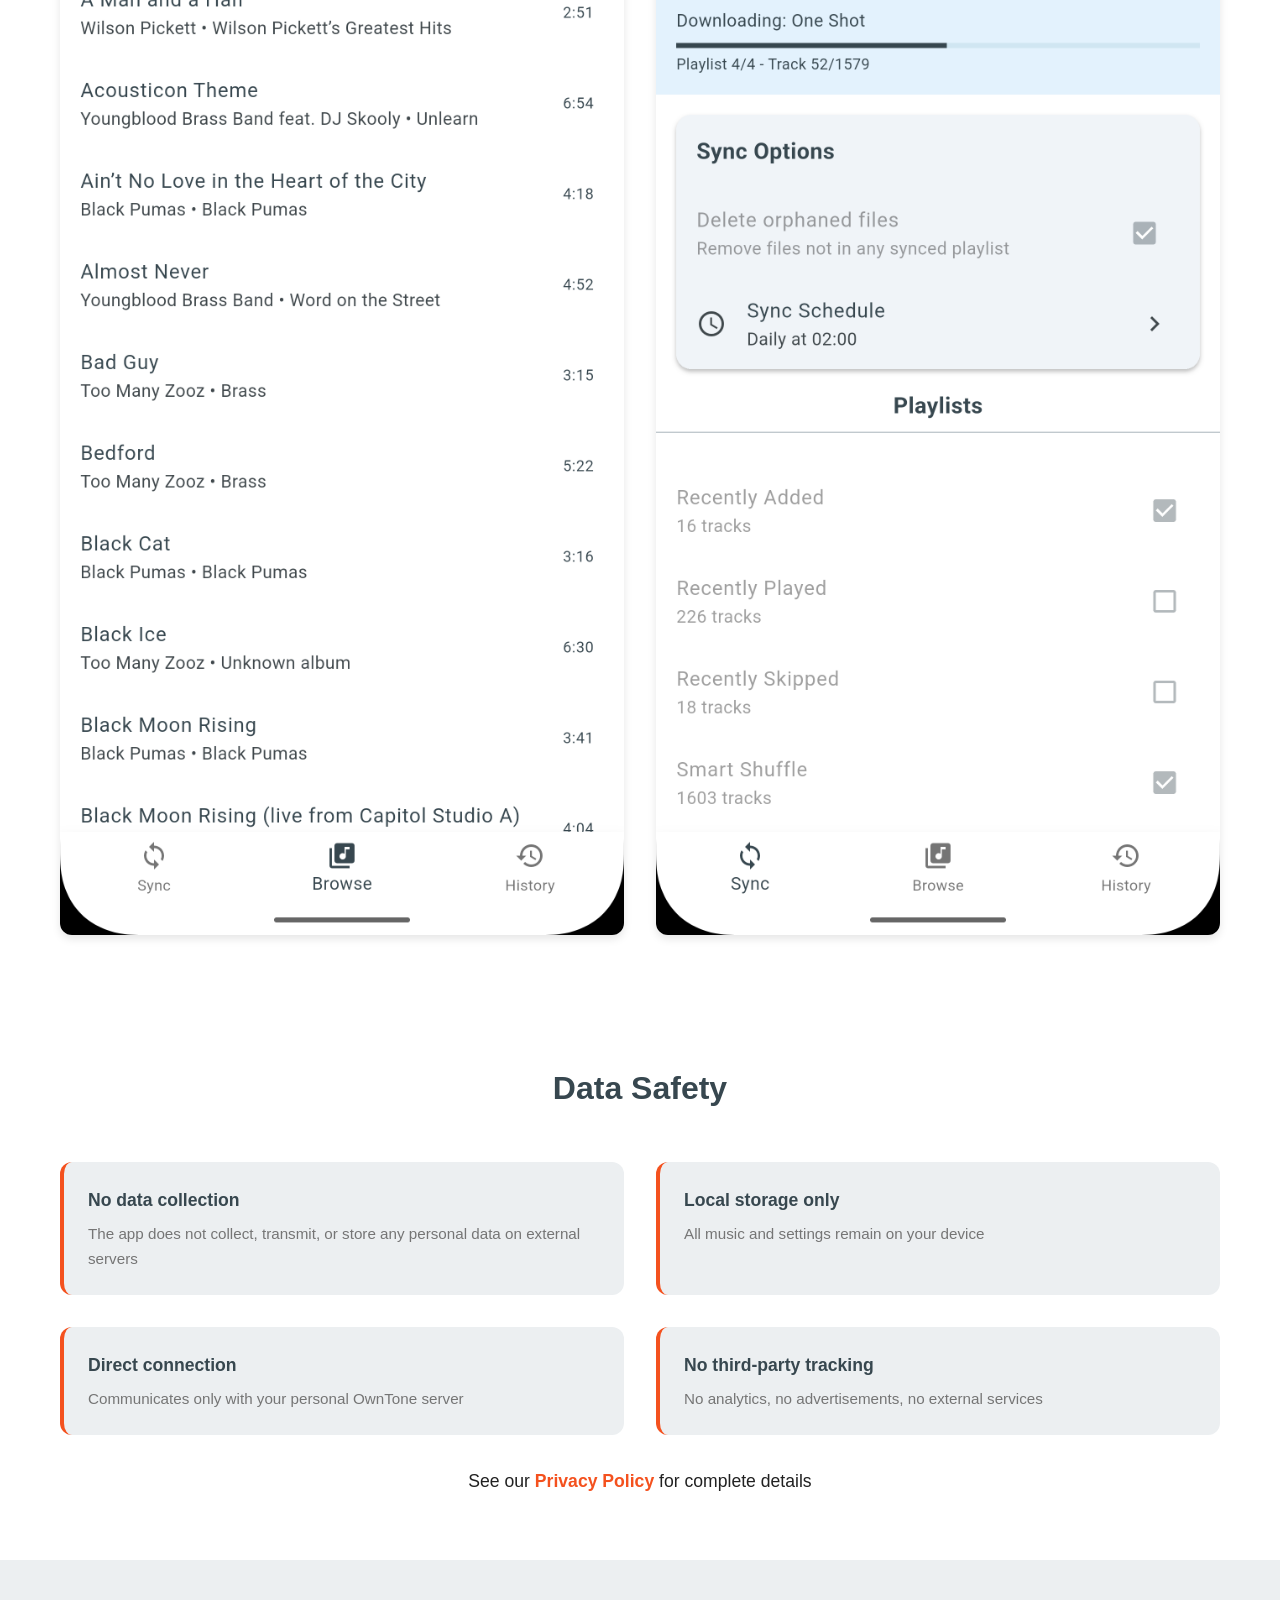
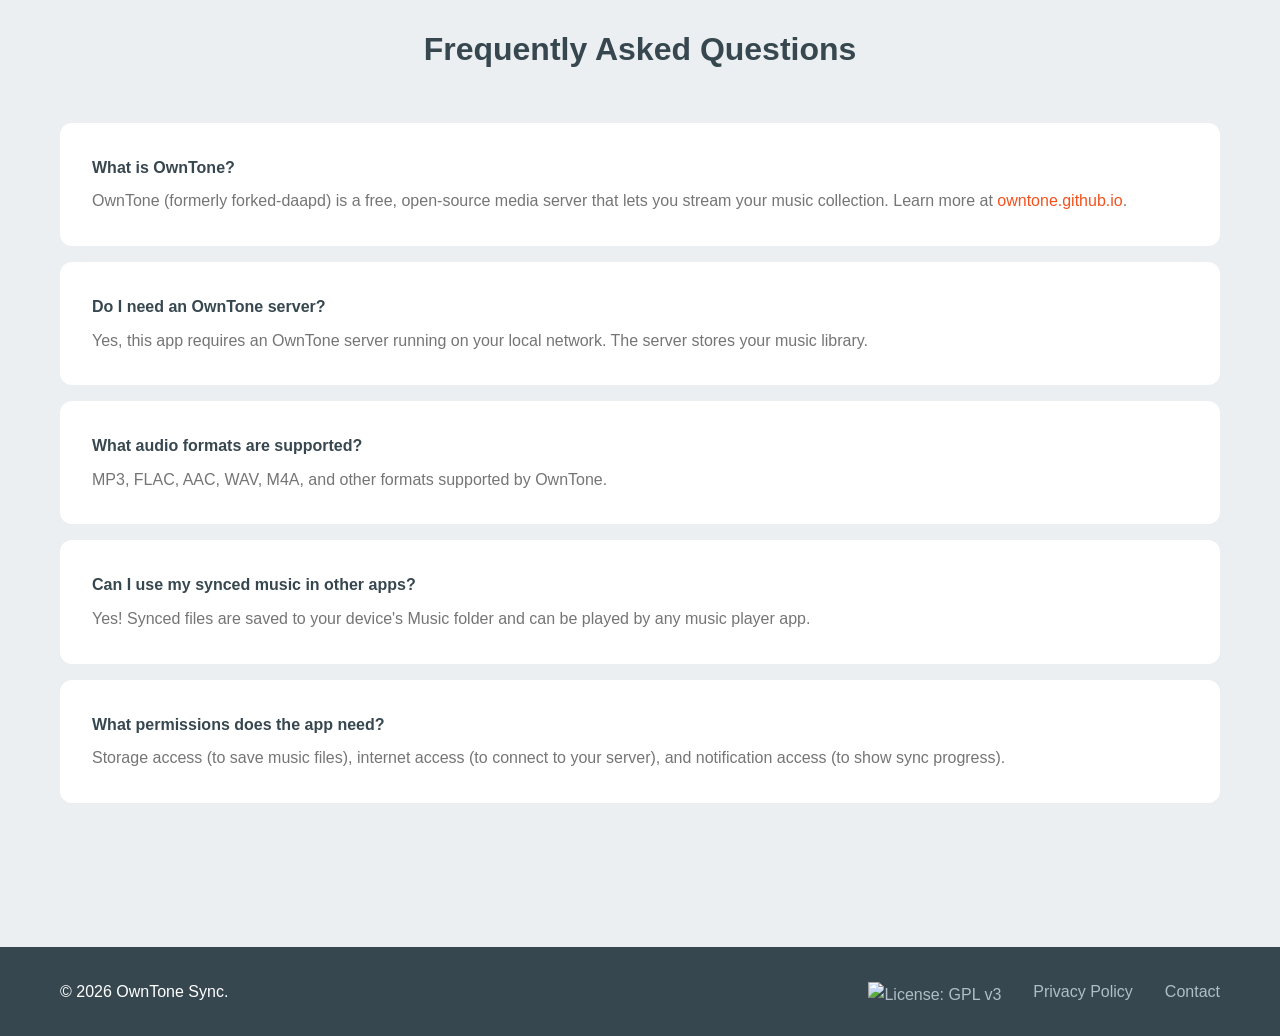
==== commit c6d35354: "Pull to refresh playlists" ====
--- a/site/index.html
+++ b/site/index.html
@@ -133,7 +133,7 @@
                 </div>
                 <div class="faq-item">
                     <h4>What permissions does the app need?</h4>
-                    <p>Storage access (to save music files), internet access (to connect to your server), and optionally notification access (for playback tracking) and background sync permissions (for automatic syncing).</p>
+                    <p>Storage access (to save music files), internet access (to connect to your server), and notification access (to show sync progress).</p>
                 </div>
             </div>
         </section>
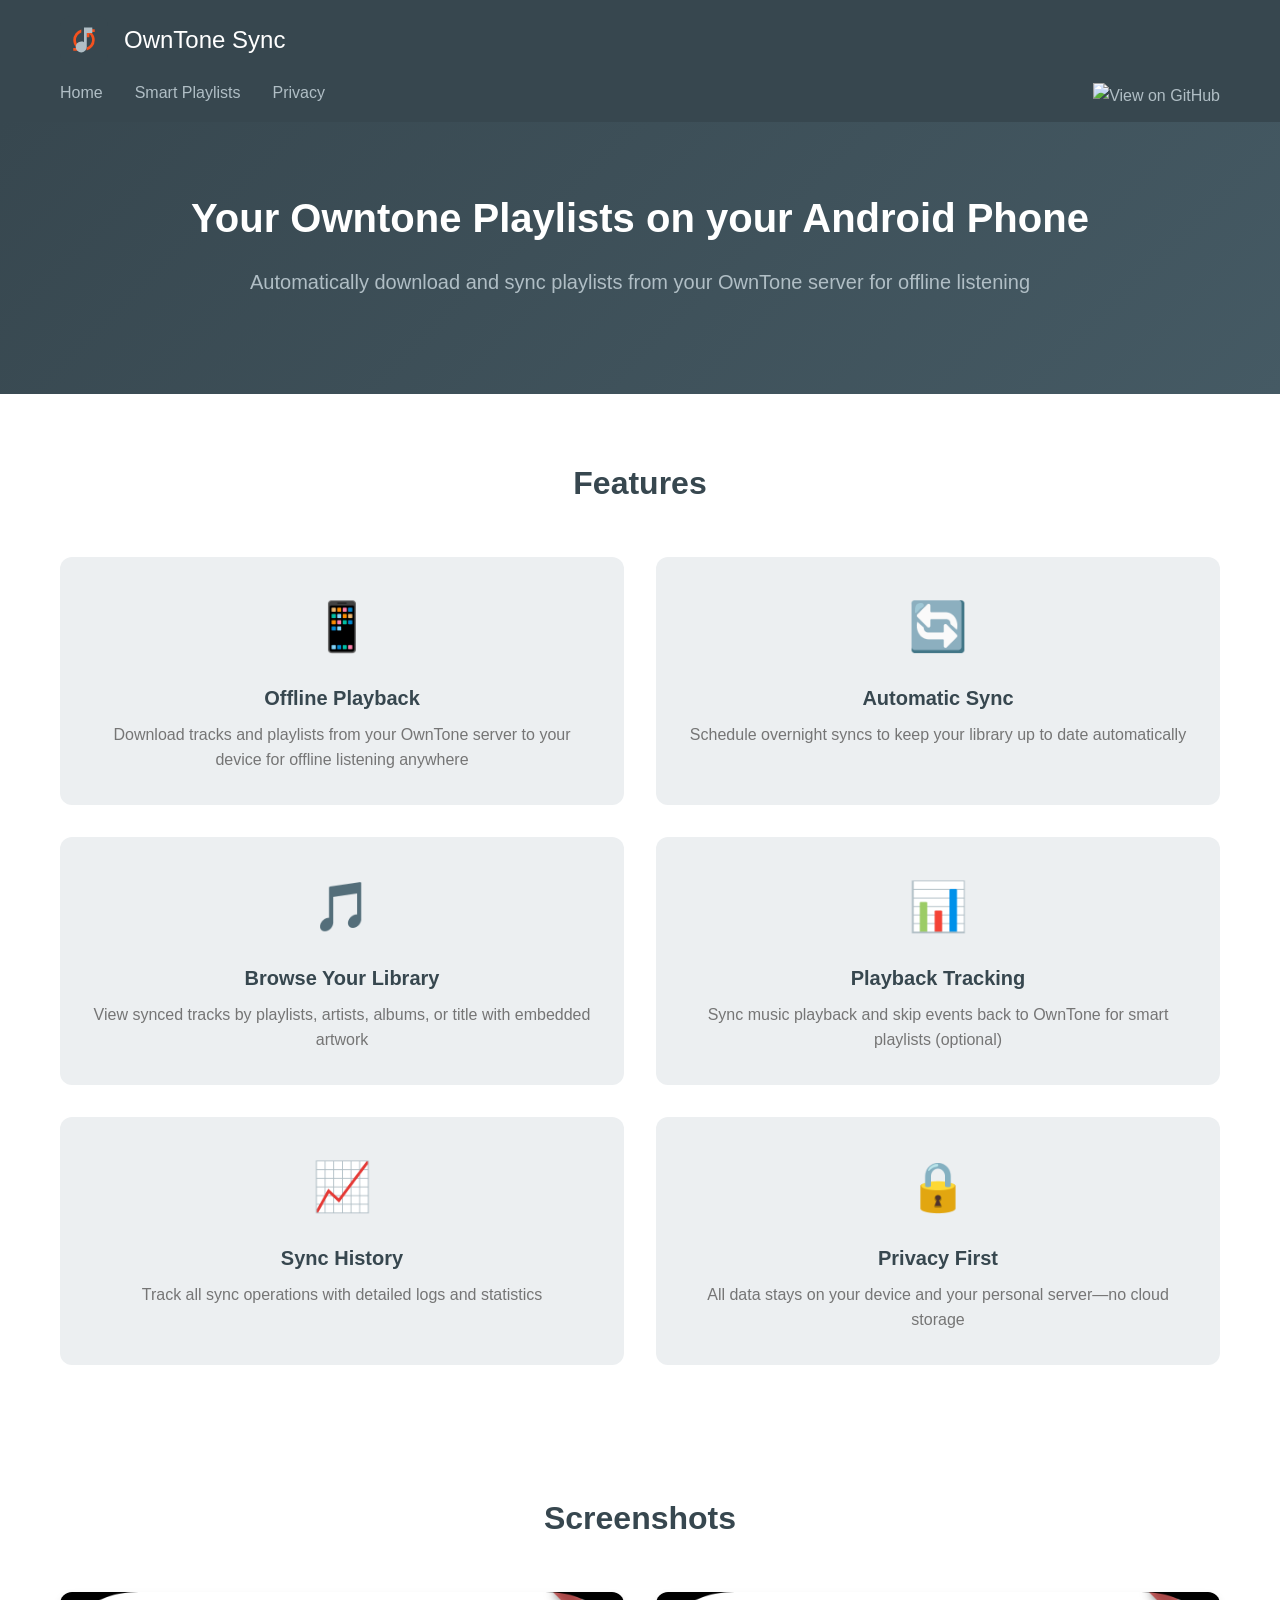
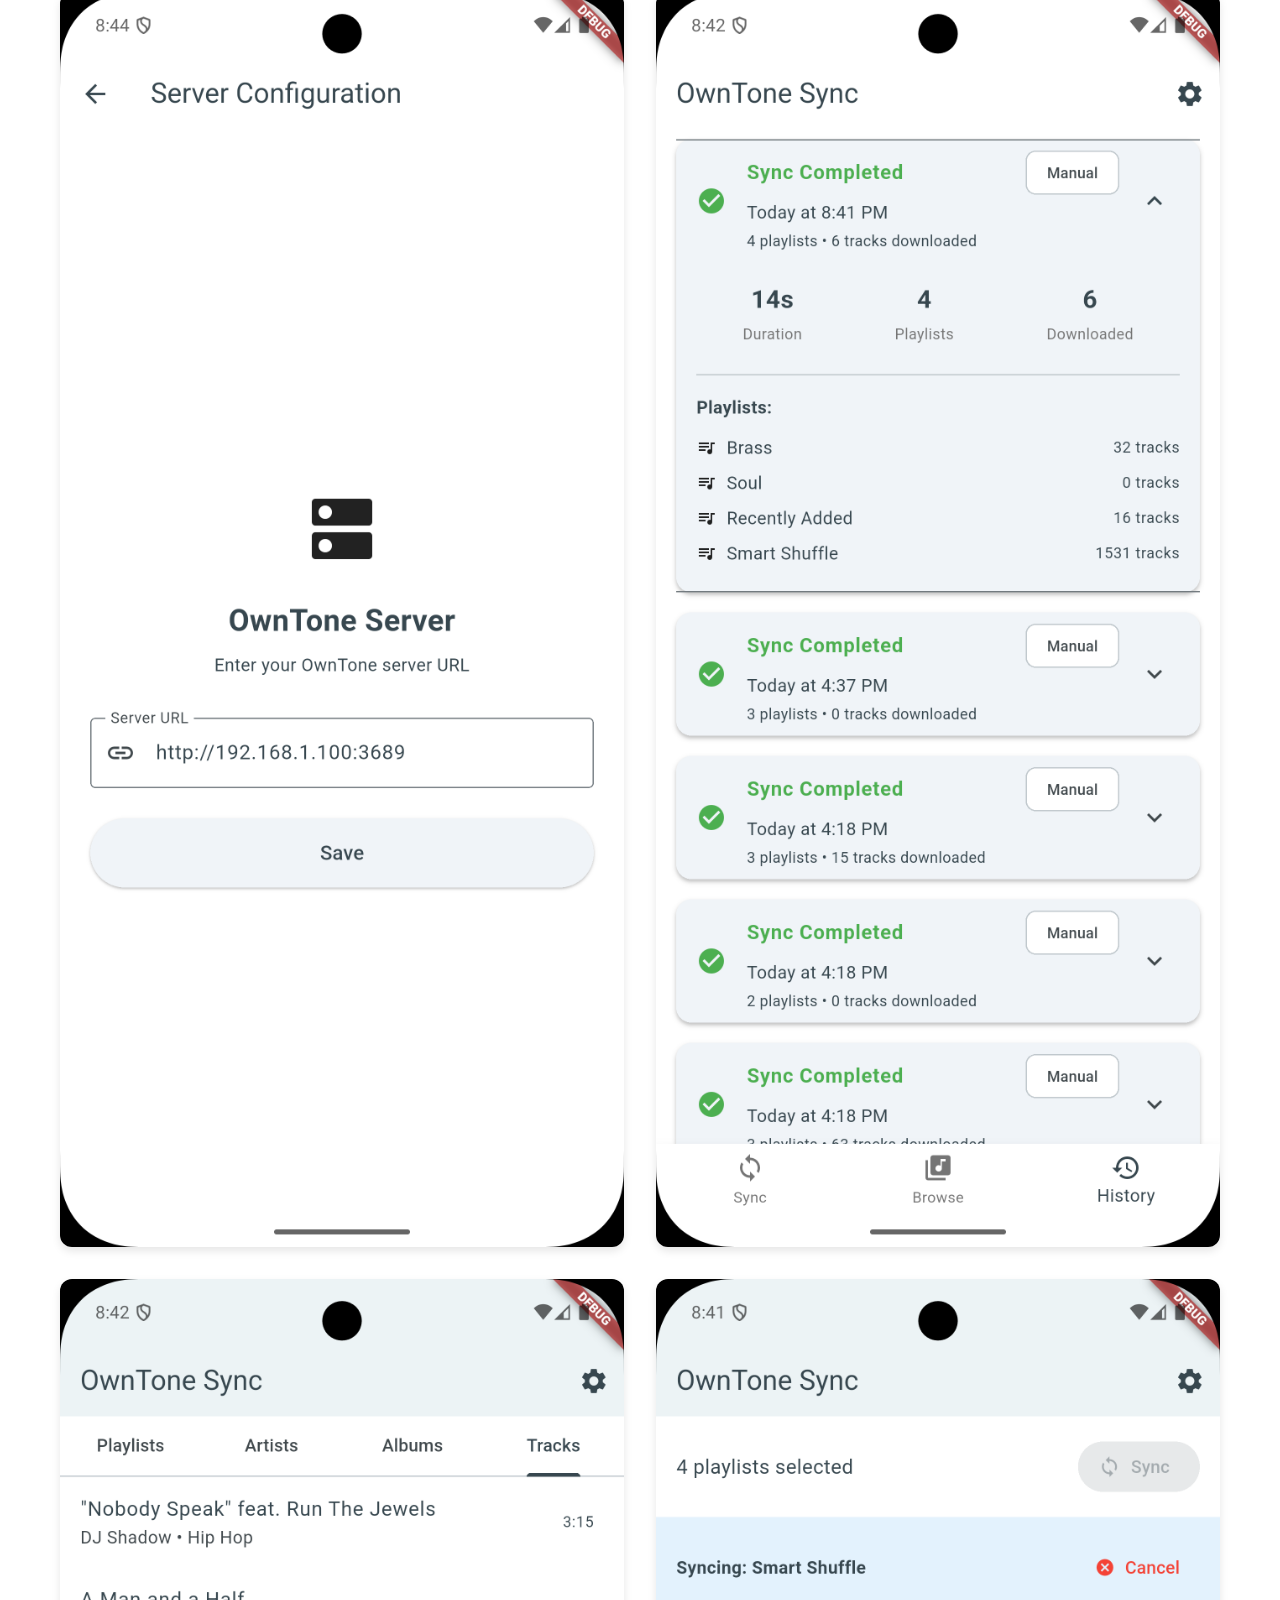
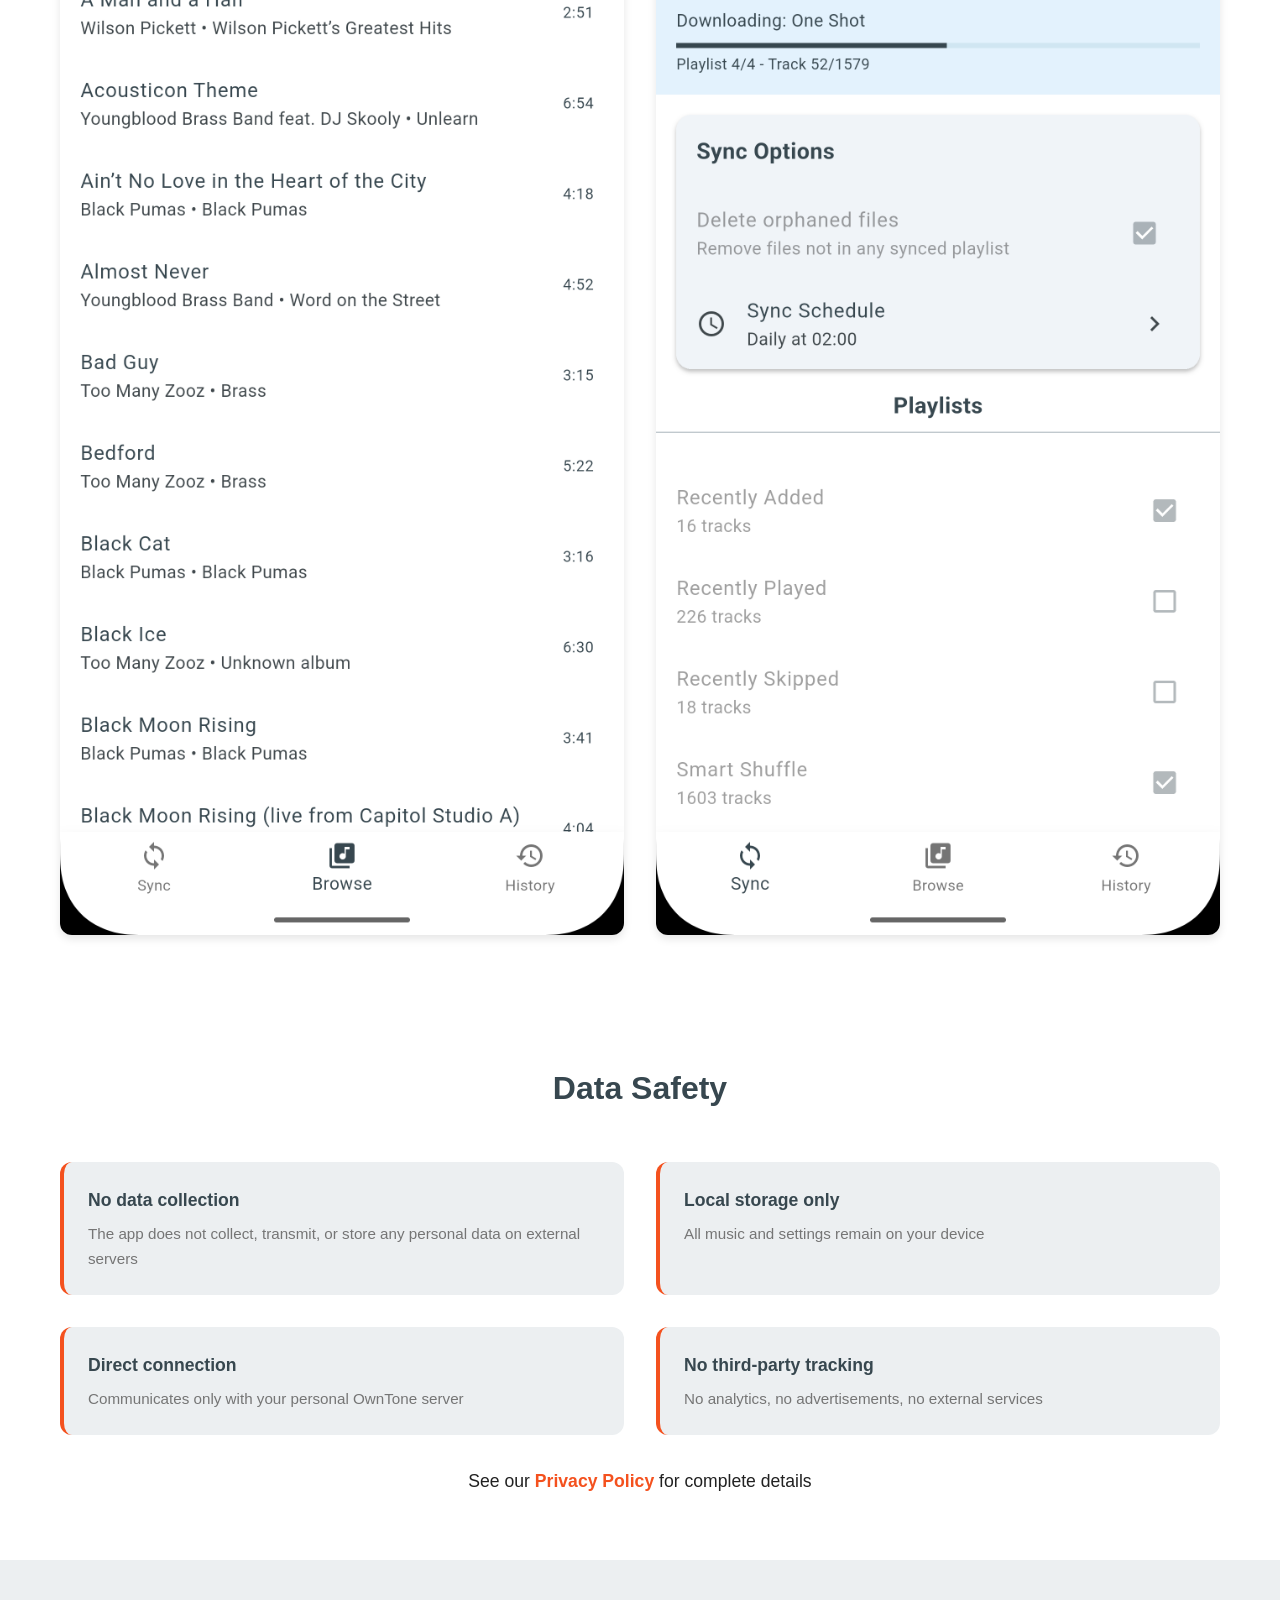
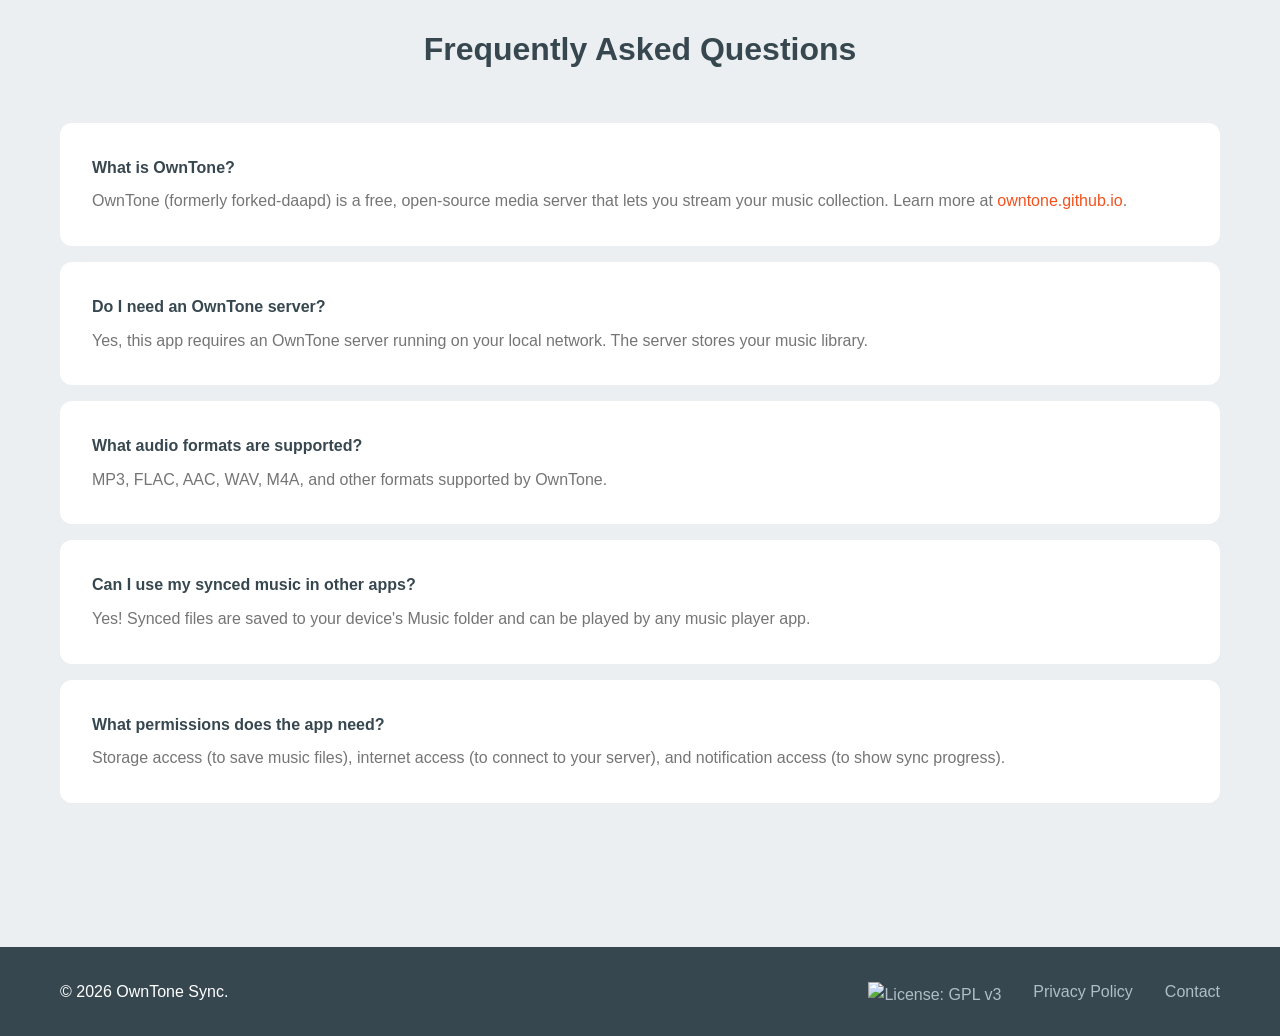
==== commit f3d40712: "Migrate from Codeberg to GitHub: Pages deploy, release script, links - Replace .forgejo/workflows/de" ====
--- a/site/index.html
+++ b/site/index.html
@@ -19,8 +19,8 @@
                 <a href="smart-playlists.html">Smart Playlists</a>
                 <a href="privacy.html">Privacy</a>
                 <div class="spring"></div>
-                <a href="https://codeberg.org/edu_coder/owntone-sync" class="h-20">
-                    <img src="https://img.shields.io/badge/Codeberg-View%20Repository-2185D0?logo=Codeberg&logoColor=white" alt="View on Codeberg">
+                <a href="https://github.com/jptrsn/owntone-sync" class="h-20">
+                    <img src="https://img.shields.io/badge/GitHub-View%20Repository-181717?logo=github&logoColor=white" alt="View on GitHub">
                 </a>
             </nav>
         </div>
@@ -150,7 +150,7 @@
         <div class="container">
             <p>&copy; 2026 OwnTone Sync.</p>
             <nav>
-                <a href="https://codeberg.org/edu_coder/owntone-sync/src/branch/main/LICENSE" class="h-20">
+                <a href="https://github.com/jptrsn/owntone-sync/blob/main/LICENSE" class="h-20">
                     <img src="https://img.shields.io/badge/License-GPLv3-blue.svg" alt="License: GPL v3">
                 </a>
                 <a href="privacy.html">Privacy Policy</a>
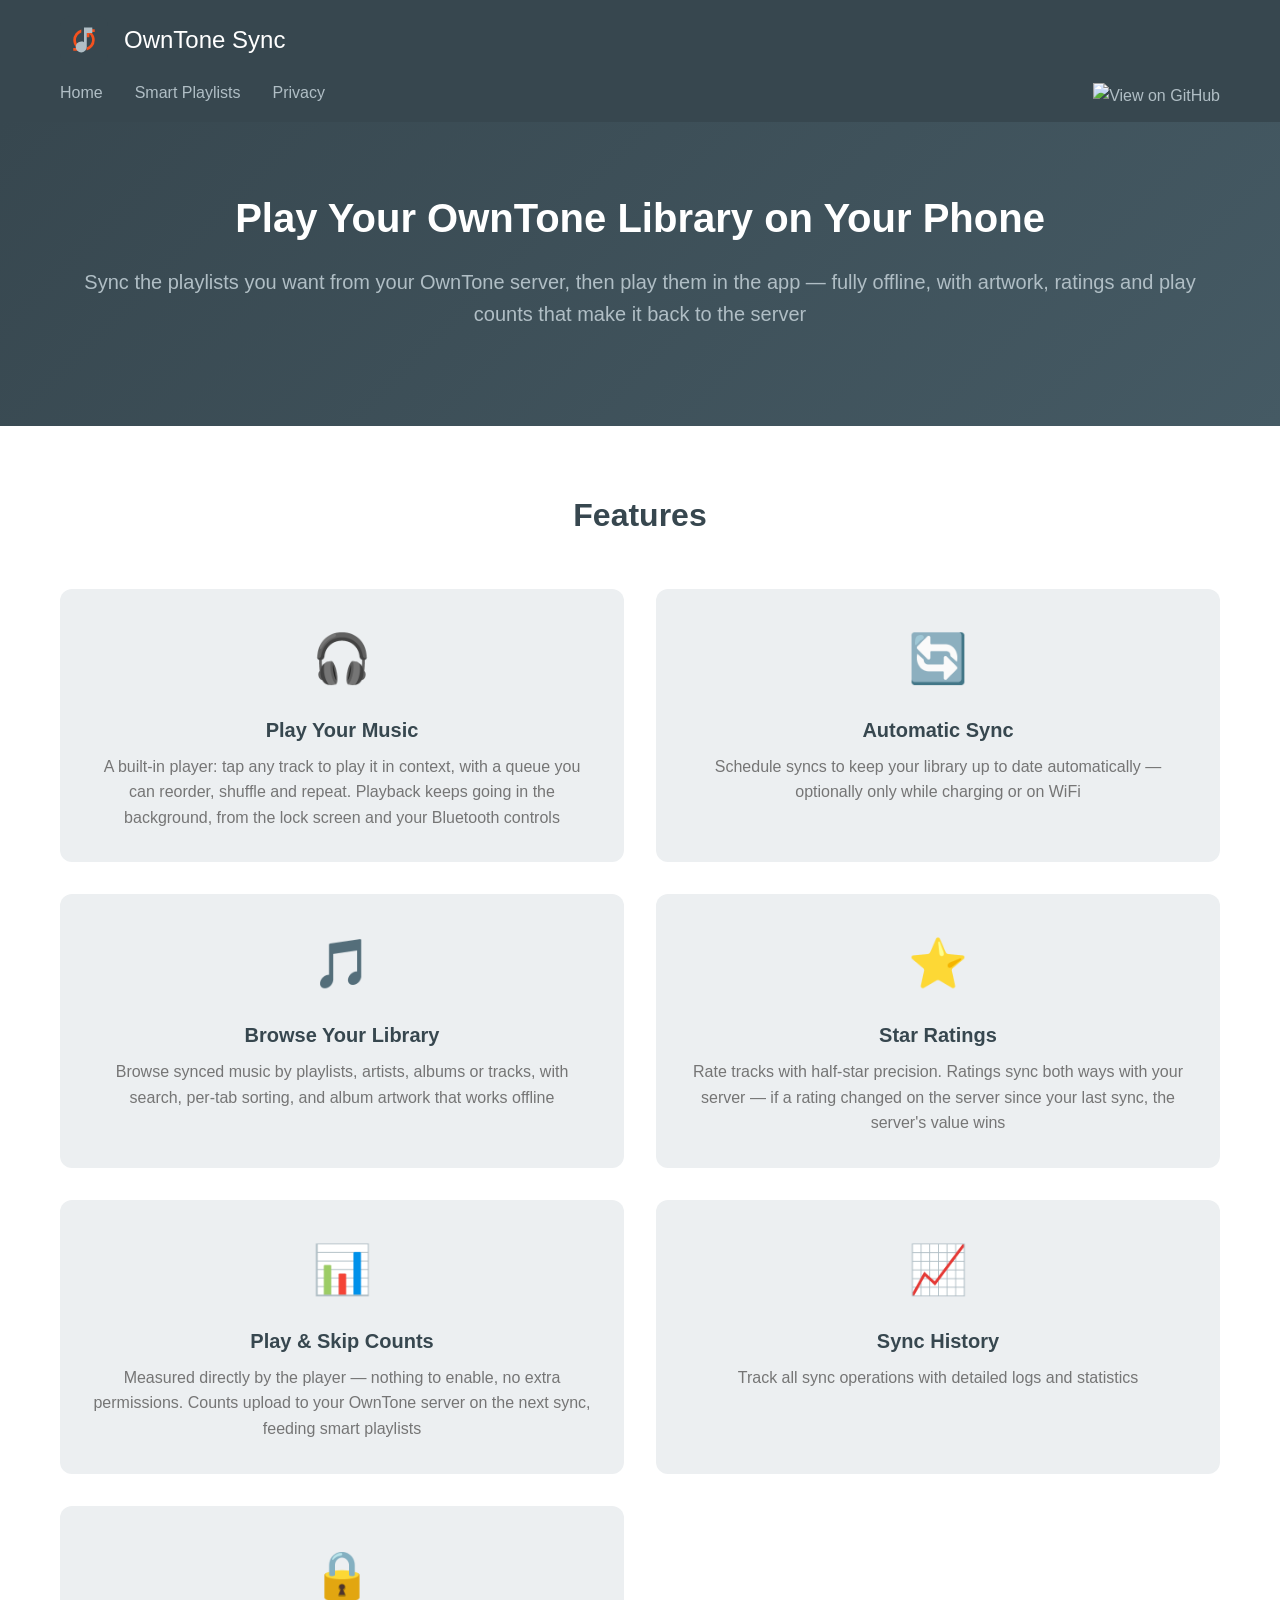
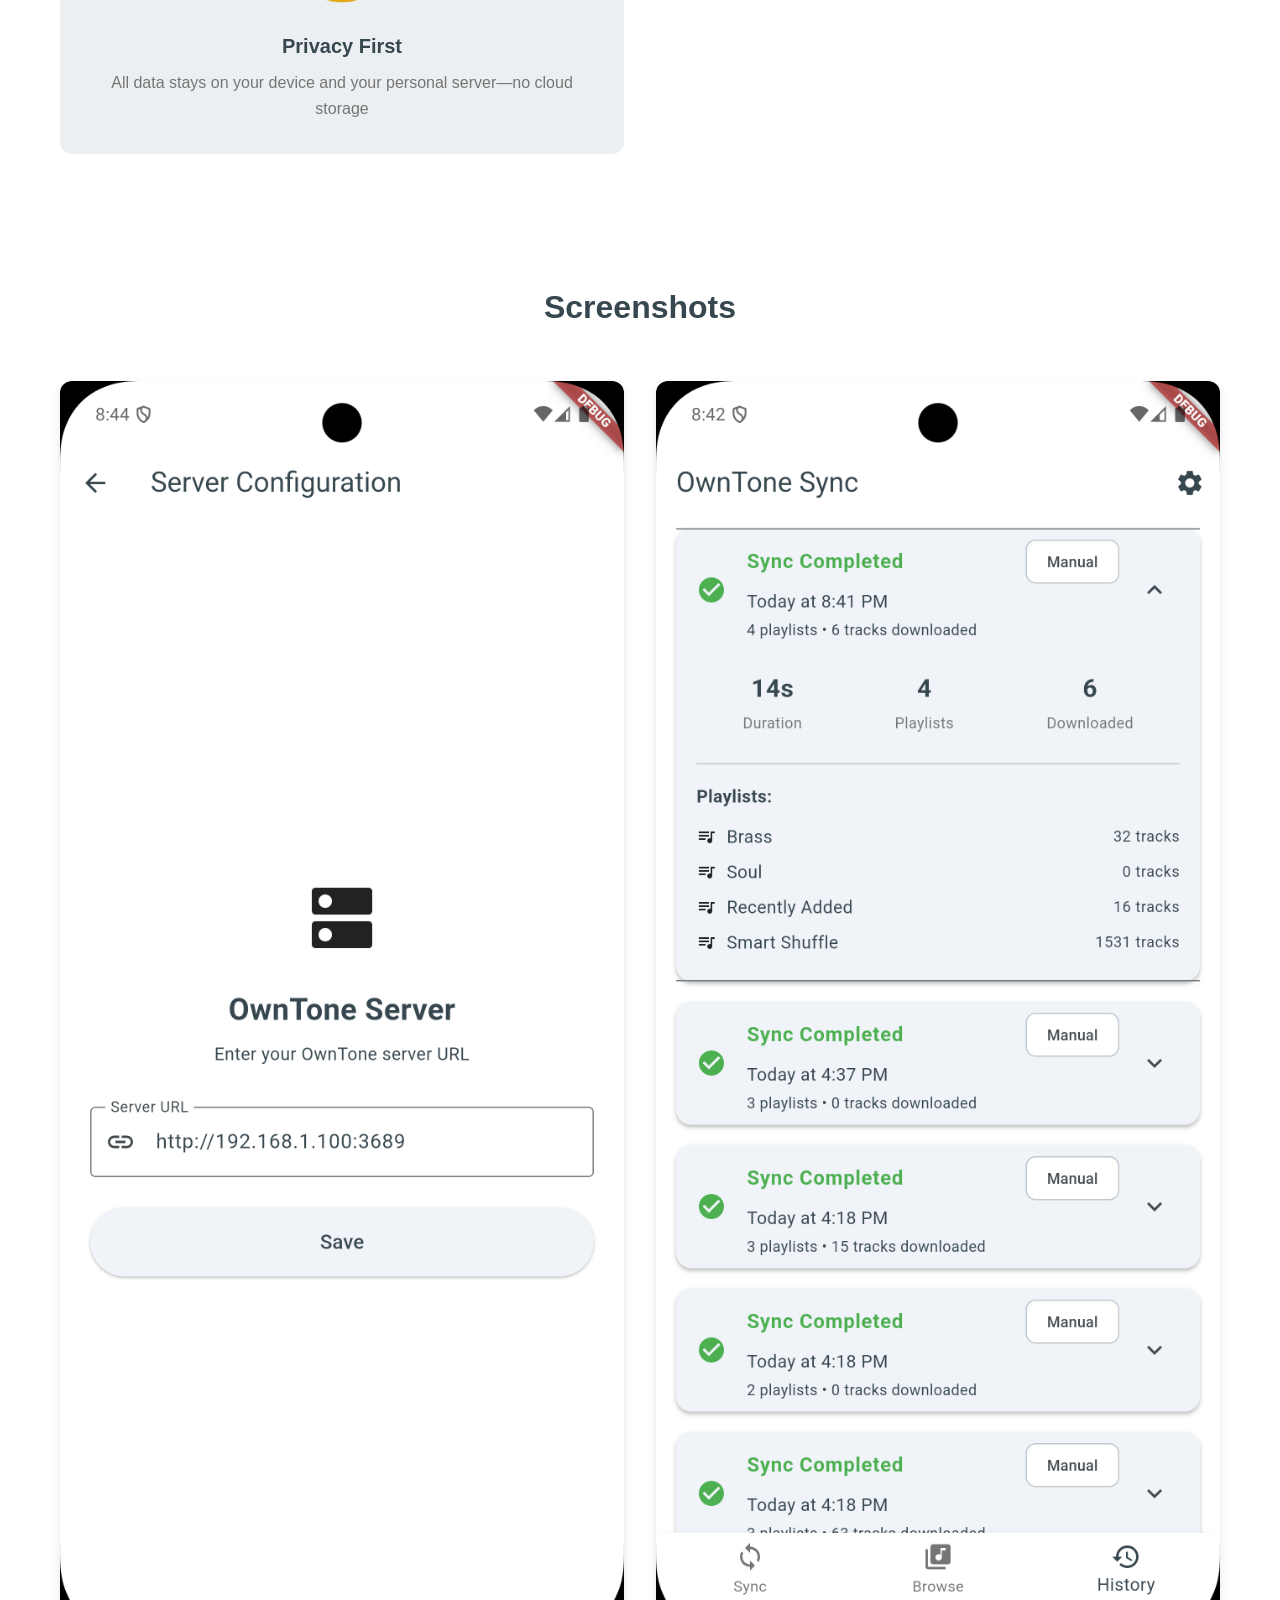
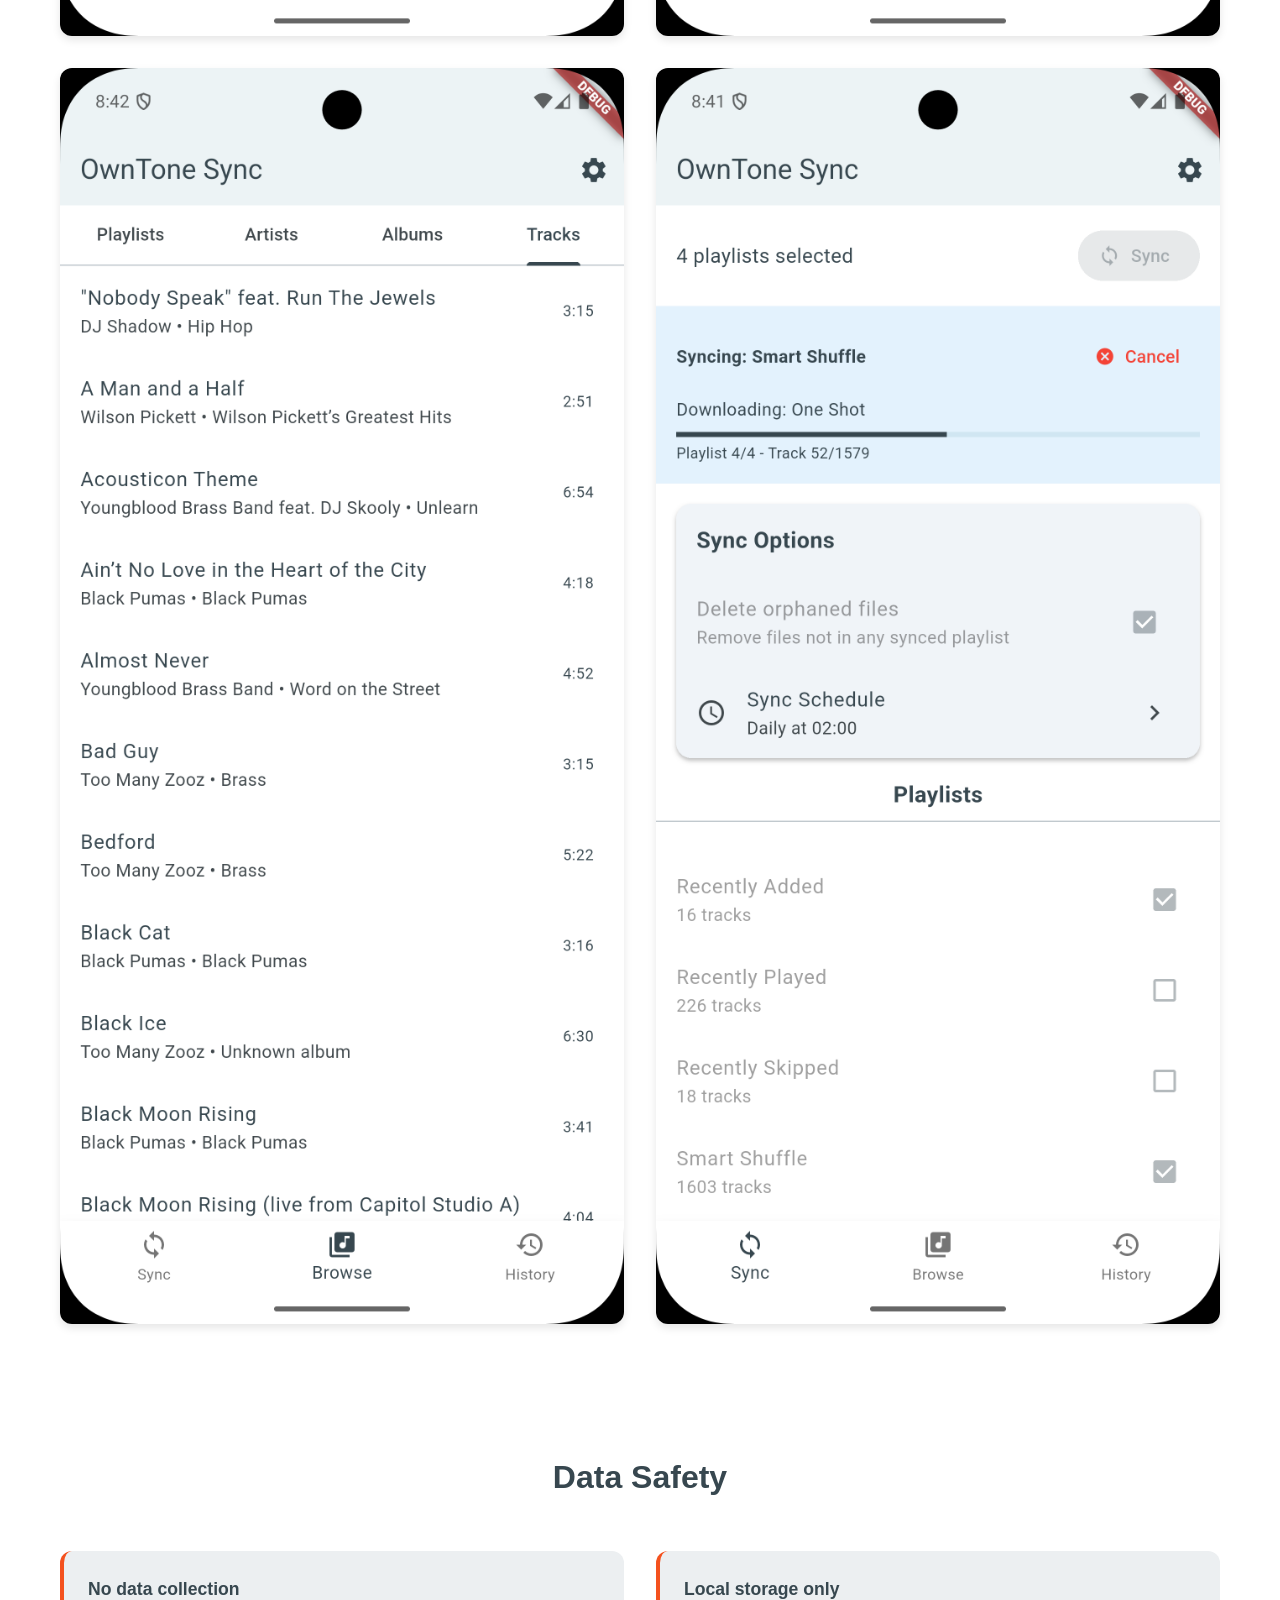
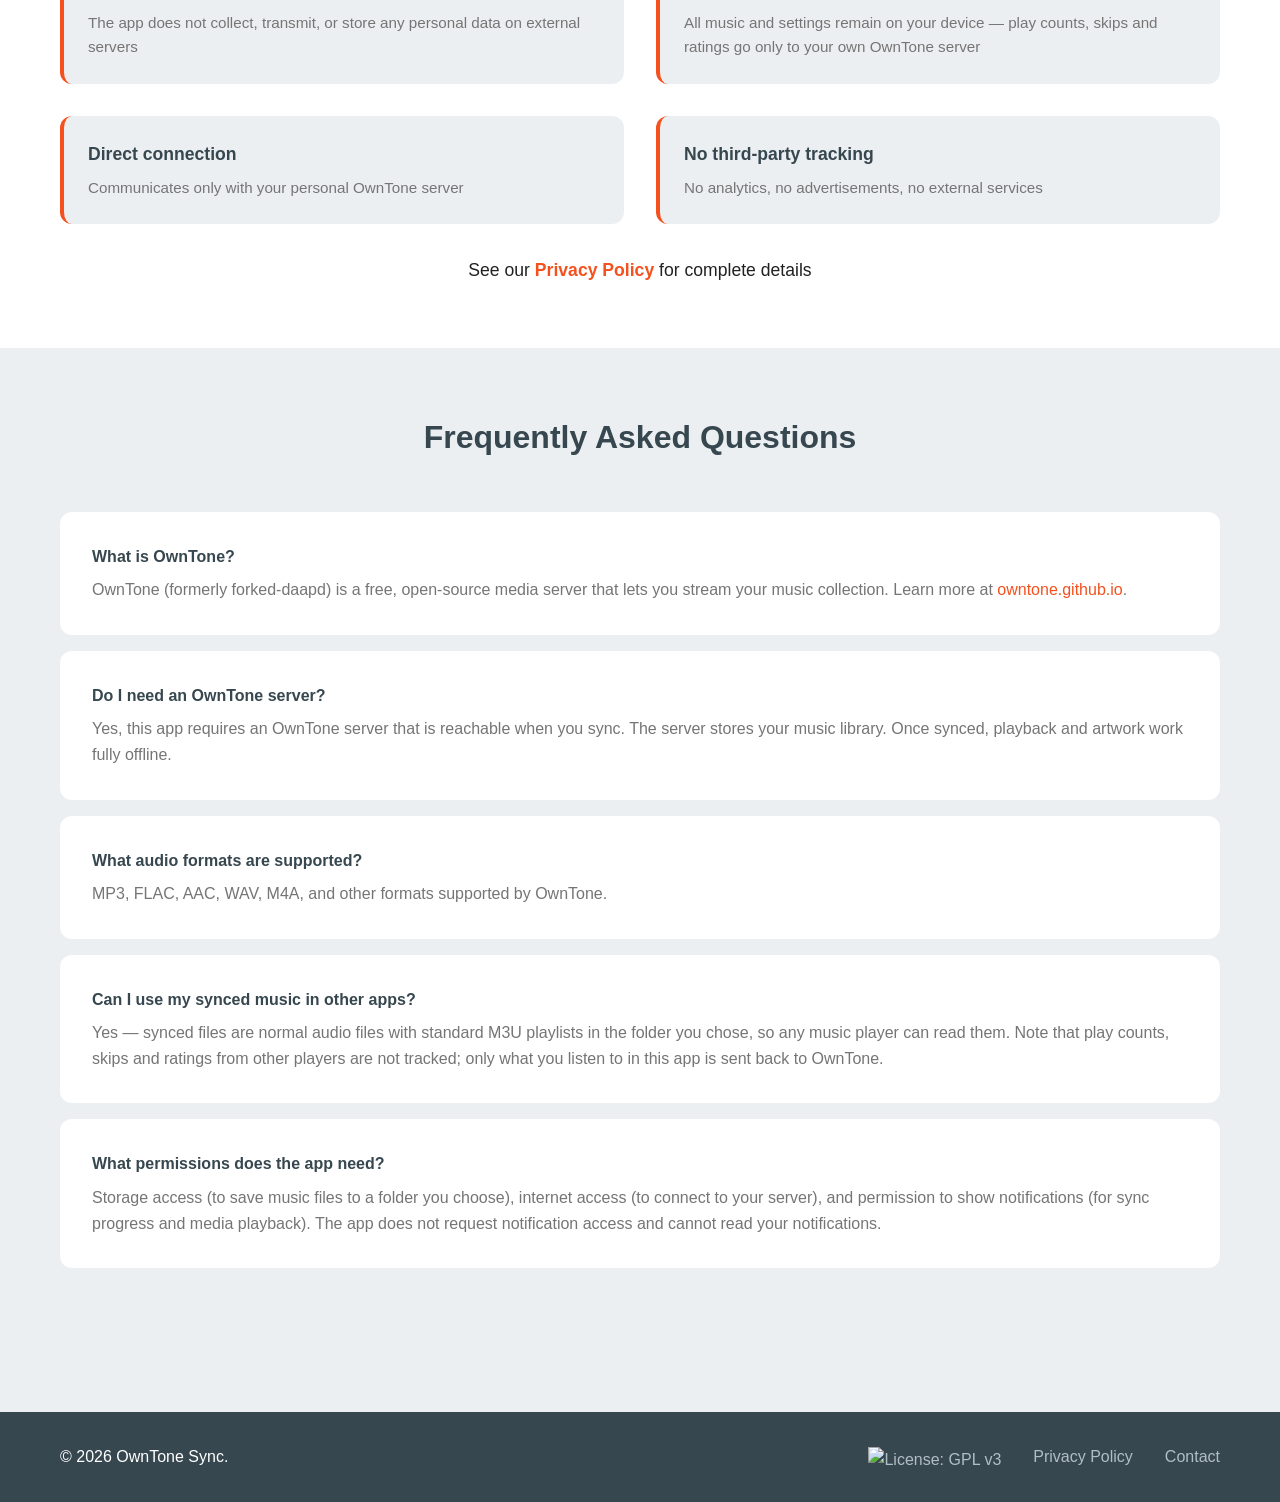
==== commit 07e56188: "Update site and store metadata for 0.2.0 (player app)" ====
--- a/site/index.html
+++ b/site/index.html
@@ -3,7 +3,7 @@
 <head>
     <meta charset="UTF-8">
     <meta name="viewport" content="width=device-width, initial-scale=1.0">
-    <title>OwnTone Sync - Offline Playlist Sync for Android</title>
+    <title>OwnTone Sync - Your OwnTone Music Player for Android</title>
     <link rel="stylesheet" href="styles.css">
     <link rel="icon" type="image/svg+xml" href="assets/icon.svg">
 </head>
@@ -29,8 +29,8 @@
     <main>
         <section class="hero">
             <div class="container">
-                <h2>Your Owntone Playlists on your Android Phone</h2>
-                <p class="subtitle">Automatically download and sync playlists from your OwnTone server for offline listening</p>
+                <h2>Play Your OwnTone Library on Your Phone</h2>
+                <p class="subtitle">Sync the playlists you want from your OwnTone server, then play them in the app — fully offline, with artwork, ratings and play counts that make it back to the server</p>
                 <!-- <div class="cta-buttons">
                     <a href="https://play.google.com/store/apps/details?id=dev.educoder.owntone_sync" class="btn btn-primary" target="_blank">Download on Google Play</a>
                 </div> -->
@@ -42,24 +42,29 @@
                 <h3>Features</h3>
                 <div class="feature-grid">
                     <div class="feature-card">
-                        <div class="feature-icon">📱</div>
-                        <h4>Offline Playback</h4>
-                        <p>Download tracks and playlists from your OwnTone server to your device for offline listening anywhere</p>
+                        <div class="feature-icon">🎧</div>
+                        <h4>Play Your Music</h4>
+                        <p>A built-in player: tap any track to play it in context, with a queue you can reorder, shuffle and repeat. Playback keeps going in the background, from the lock screen and your Bluetooth controls</p>
                     </div>
                     <div class="feature-card">
                         <div class="feature-icon">🔄</div>
                         <h4>Automatic Sync</h4>
-                        <p>Schedule overnight syncs to keep your library up to date automatically</p>
+                        <p>Schedule syncs to keep your library up to date automatically — optionally only while charging or on WiFi</p>
                     </div>
                     <div class="feature-card">
                         <div class="feature-icon">🎵</div>
                         <h4>Browse Your Library</h4>
-                        <p>View synced tracks by playlists, artists, albums, or title with embedded artwork</p>
+                        <p>Browse synced music by playlists, artists, albums or tracks, with search, per-tab sorting, and album artwork that works offline</p>
+                    </div>
+                    <div class="feature-card">
+                        <div class="feature-icon">⭐</div>
+                        <h4>Star Ratings</h4>
+                        <p>Rate tracks with half-star precision. Ratings sync both ways with your server — if a rating changed on the server since your last sync, the server's value wins</p>
                     </div>
                     <div class="feature-card">
                         <div class="feature-icon">📊</div>
-                        <h4>Playback Tracking</h4>
-                        <p>Sync music playback and skip events back to OwnTone for smart playlists (optional)</p>
+                        <h4>Play &amp; Skip Counts</h4>
+                        <p>Measured directly by the player — nothing to enable, no extra permissions. Counts upload to your OwnTone server on the next sync, feeding smart playlists</p>
                     </div>
                     <div class="feature-card">
                         <div class="feature-icon">📈</div>
@@ -97,7 +102,7 @@
                     </div>
                     <div class="safety-card">
                         <h4>Local storage only</h4>
-                        <p>All music and settings remain on your device</p>
+                        <p>All music and settings remain on your device — play counts, skips and ratings go only to your own OwnTone server</p>
                     </div>
                     <div class="safety-card">
                         <h4>Direct connection</h4>
@@ -121,7 +126,7 @@
                 </div>
                 <div class="faq-item">
                     <h4>Do I need an OwnTone server?</h4>
-                    <p>Yes, this app requires an OwnTone server running on your local network. The server stores your music library.</p>
+                    <p>Yes, this app requires an OwnTone server that is reachable when you sync. The server stores your music library. Once synced, playback and artwork work fully offline.</p>
                 </div>
                 <div class="faq-item">
                     <h4>What audio formats are supported?</h4>
@@ -129,11 +134,11 @@
                 </div>
                 <div class="faq-item">
                     <h4>Can I use my synced music in other apps?</h4>
-                    <p>Yes! Synced files are saved to your device's Music folder and can be played by any music player app.</p>
+                    <p>Yes — synced files are normal audio files with standard M3U playlists in the folder you chose, so any music player can read them. Note that play counts, skips and ratings from other players are not tracked; only what you listen to in this app is sent back to OwnTone.</p>
                 </div>
                 <div class="faq-item">
                     <h4>What permissions does the app need?</h4>
-                    <p>Storage access (to save music files), internet access (to connect to your server), and notification access (to show sync progress).</p>
+                    <p>Storage access (to save music files to a folder you choose), internet access (to connect to your server), and permission to show notifications (for sync progress and media playback). The app does not request notification access and cannot read your notifications.</p>
                 </div>
             </div>
         </section>
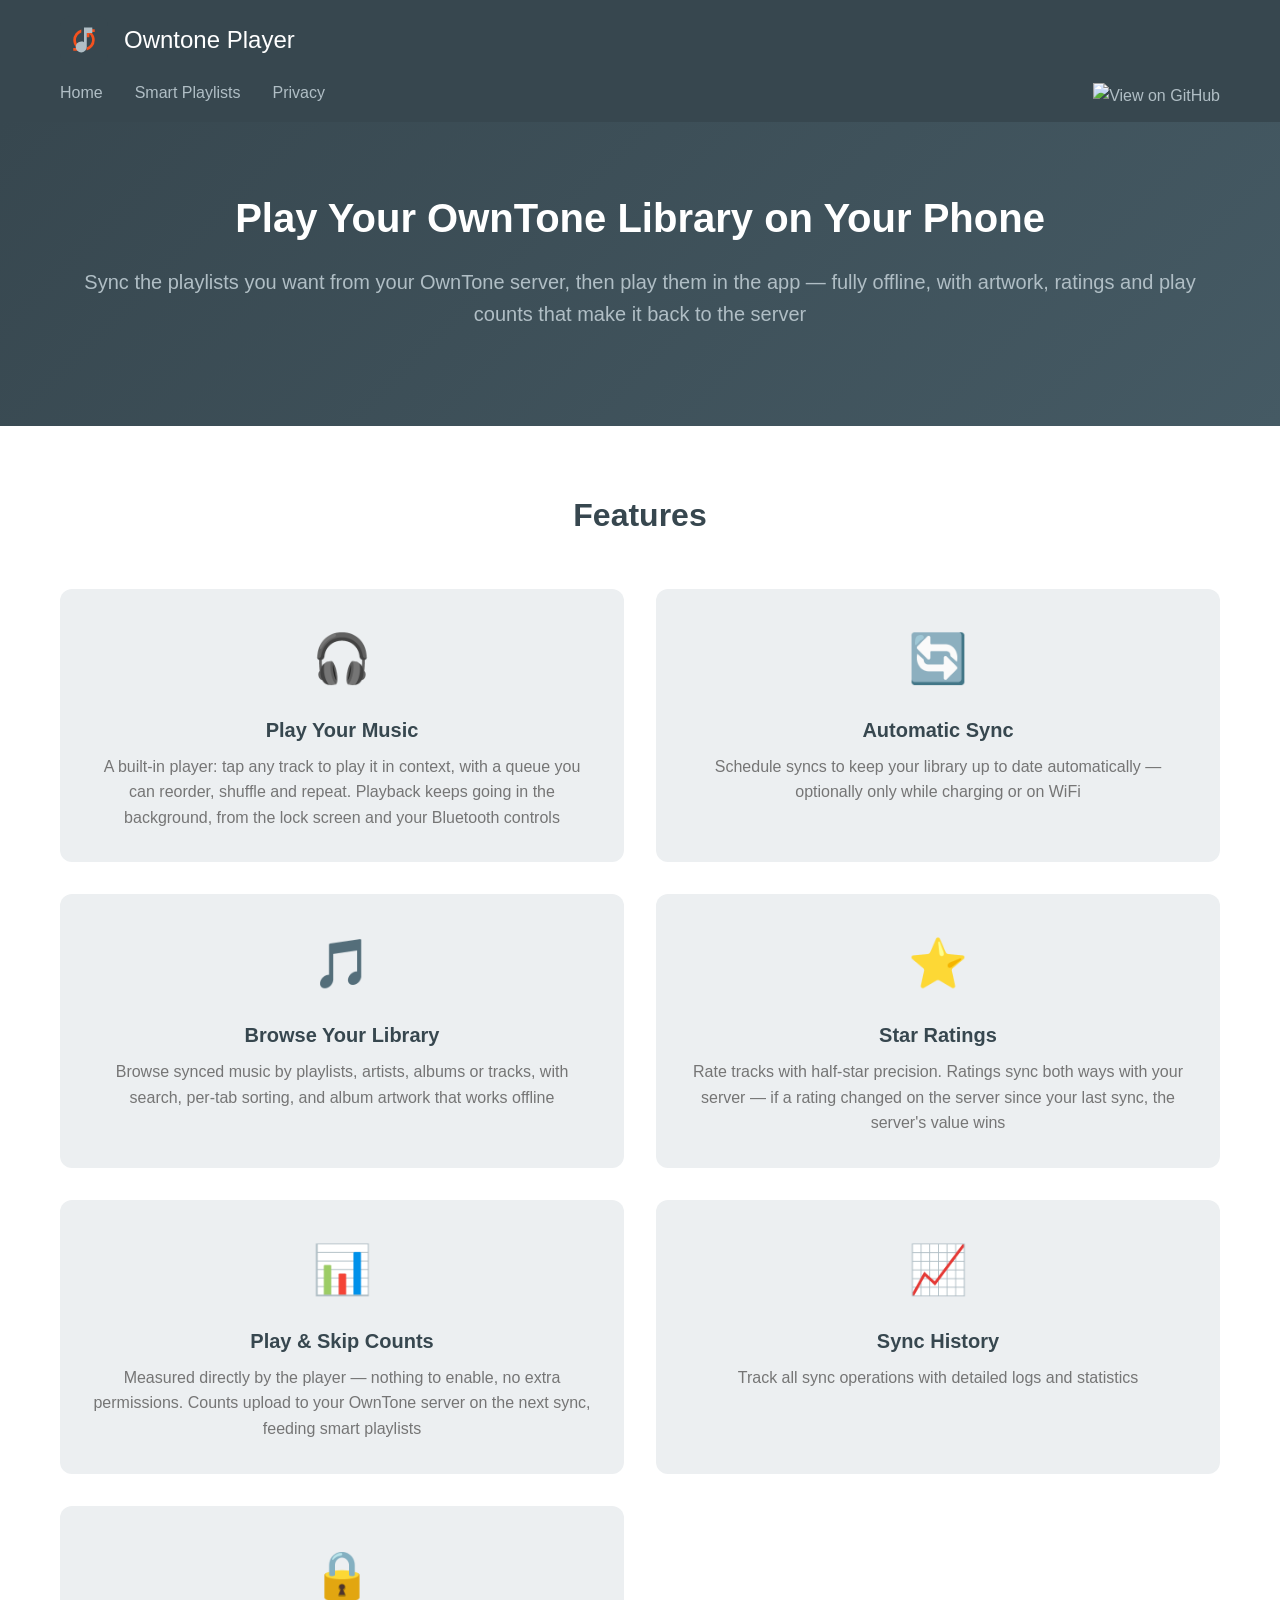
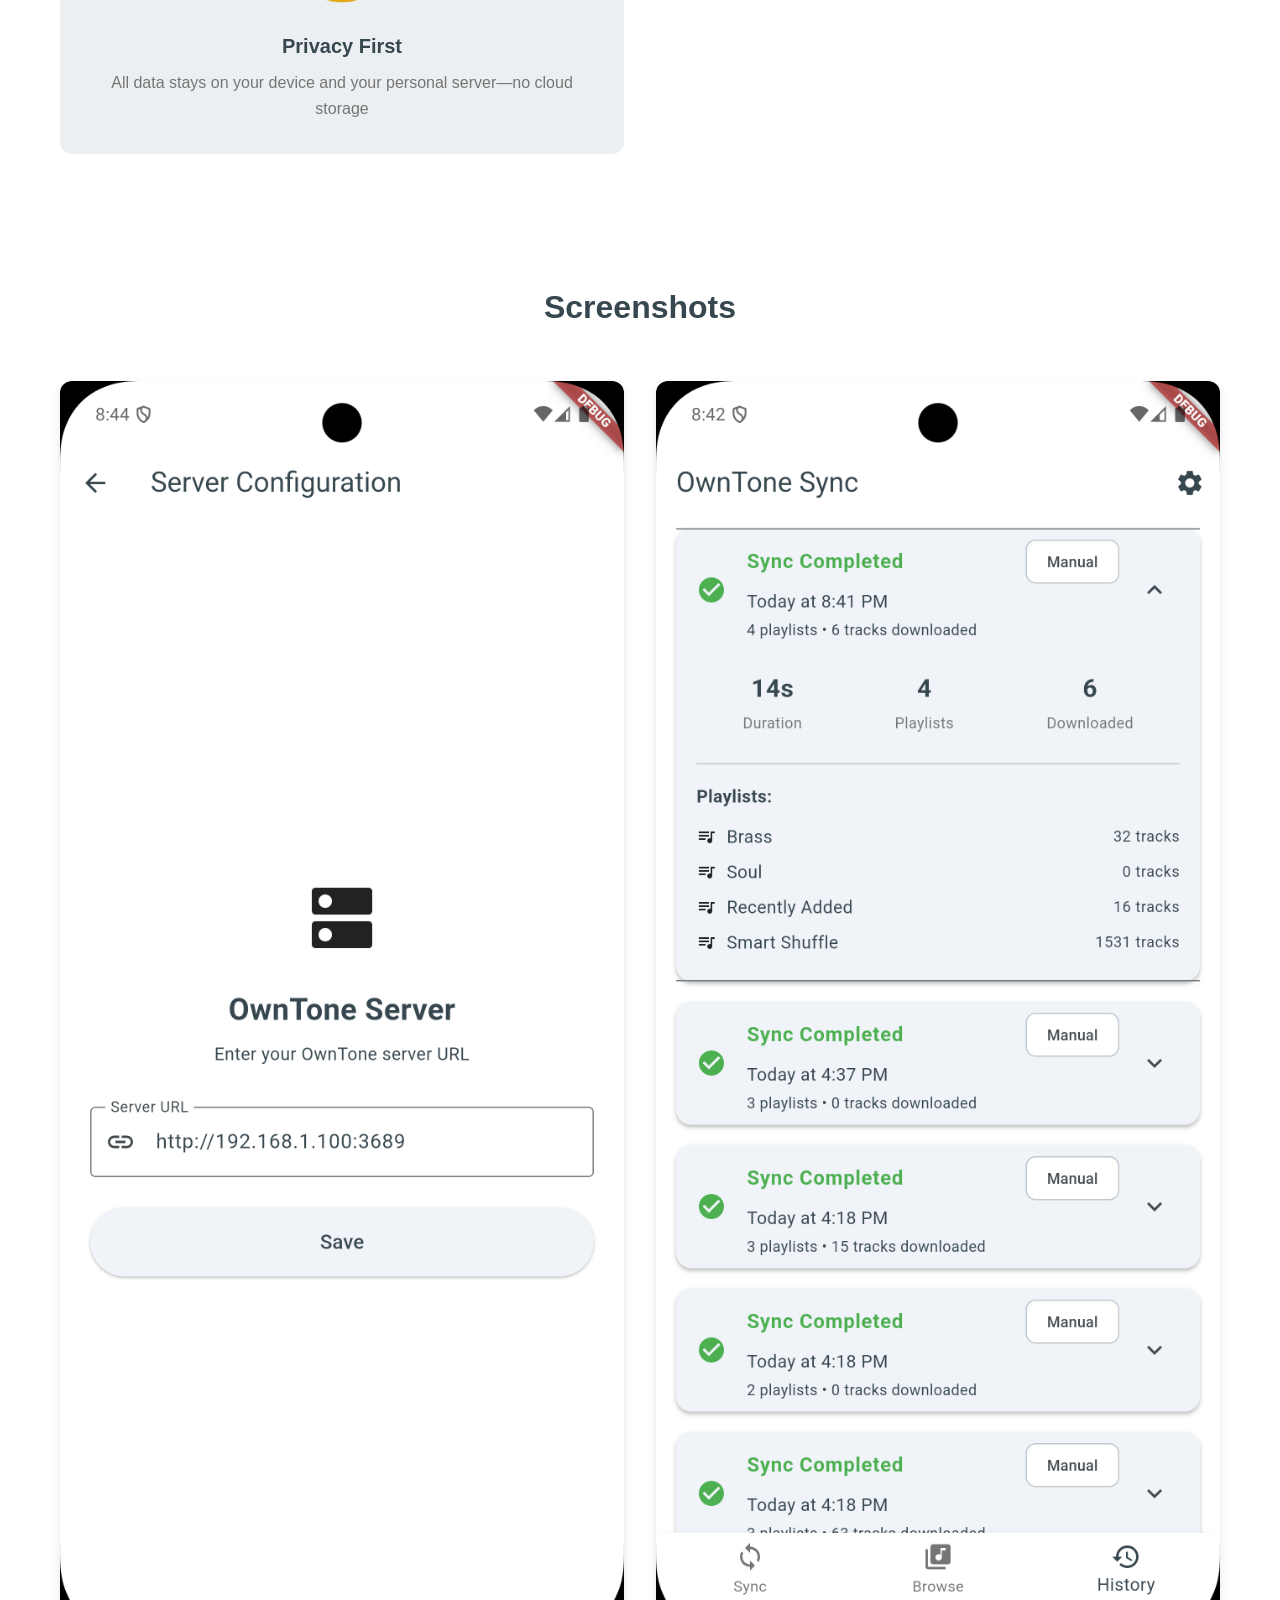
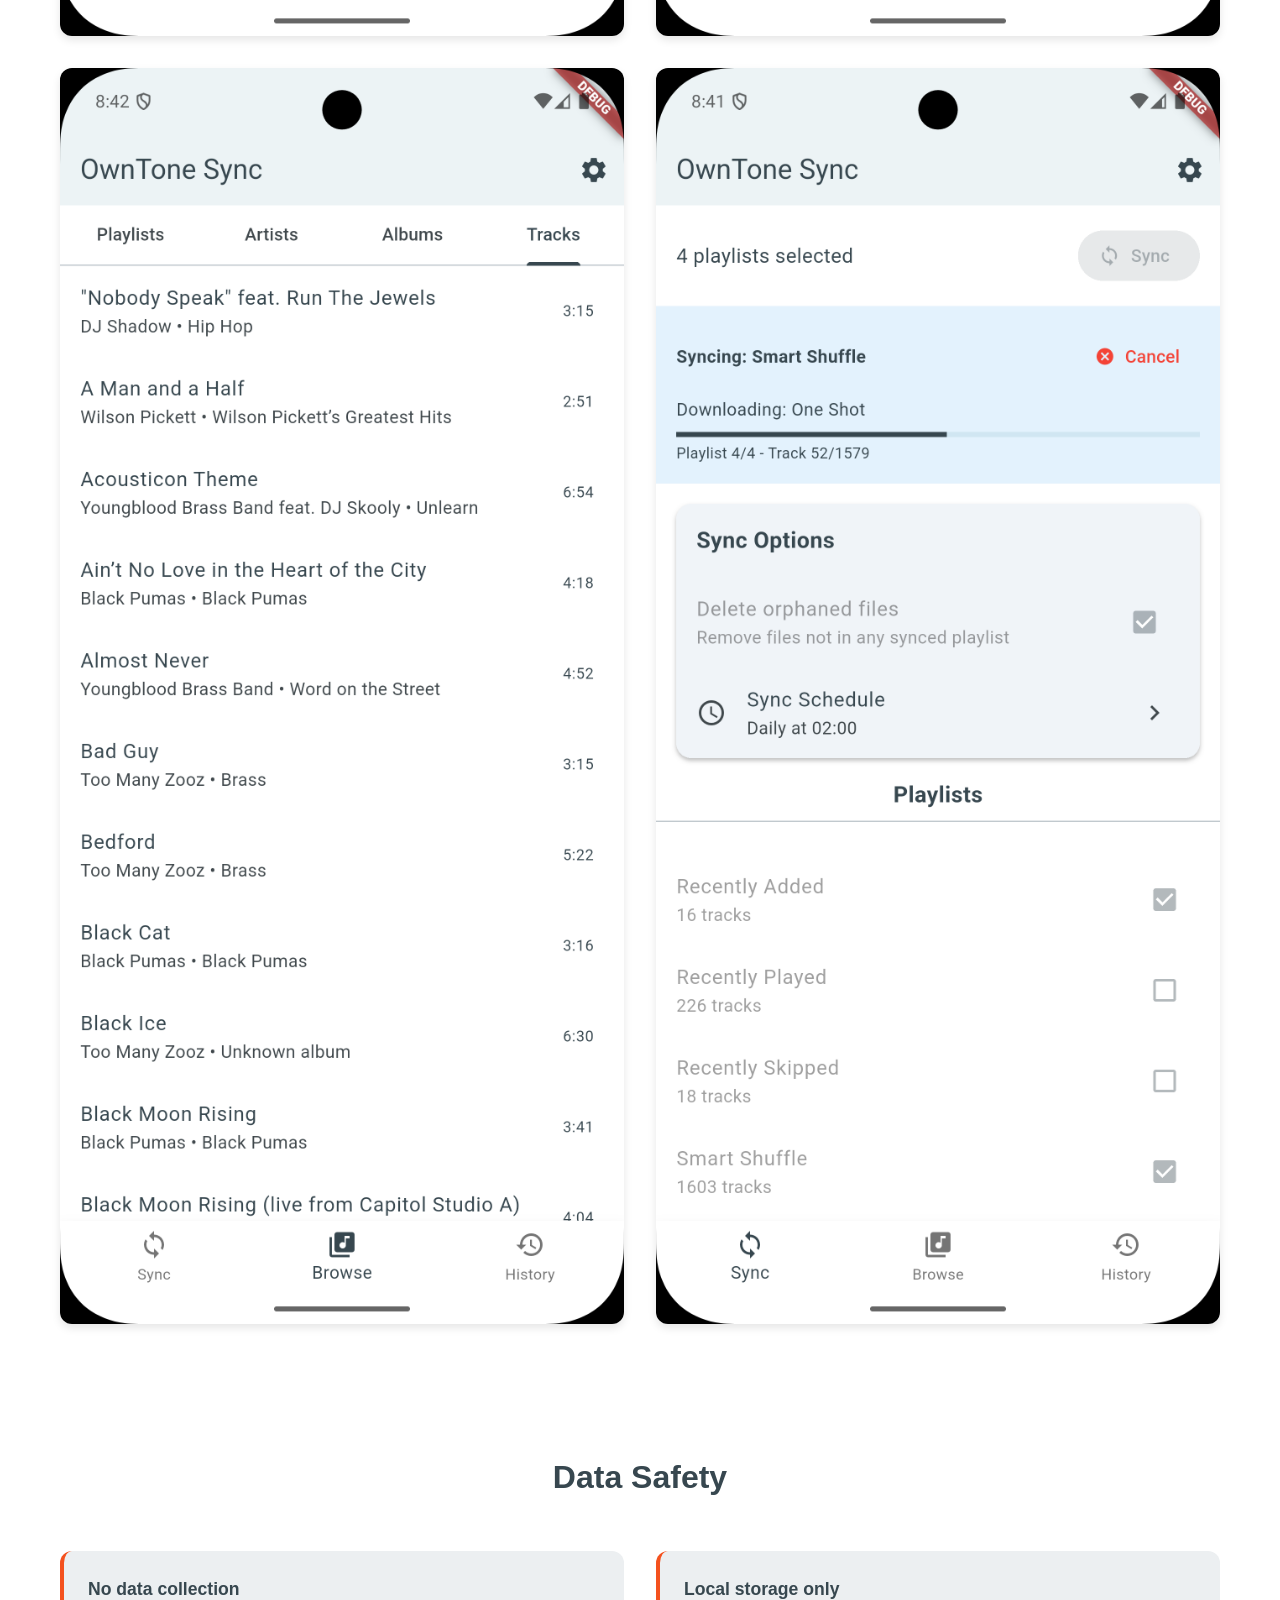
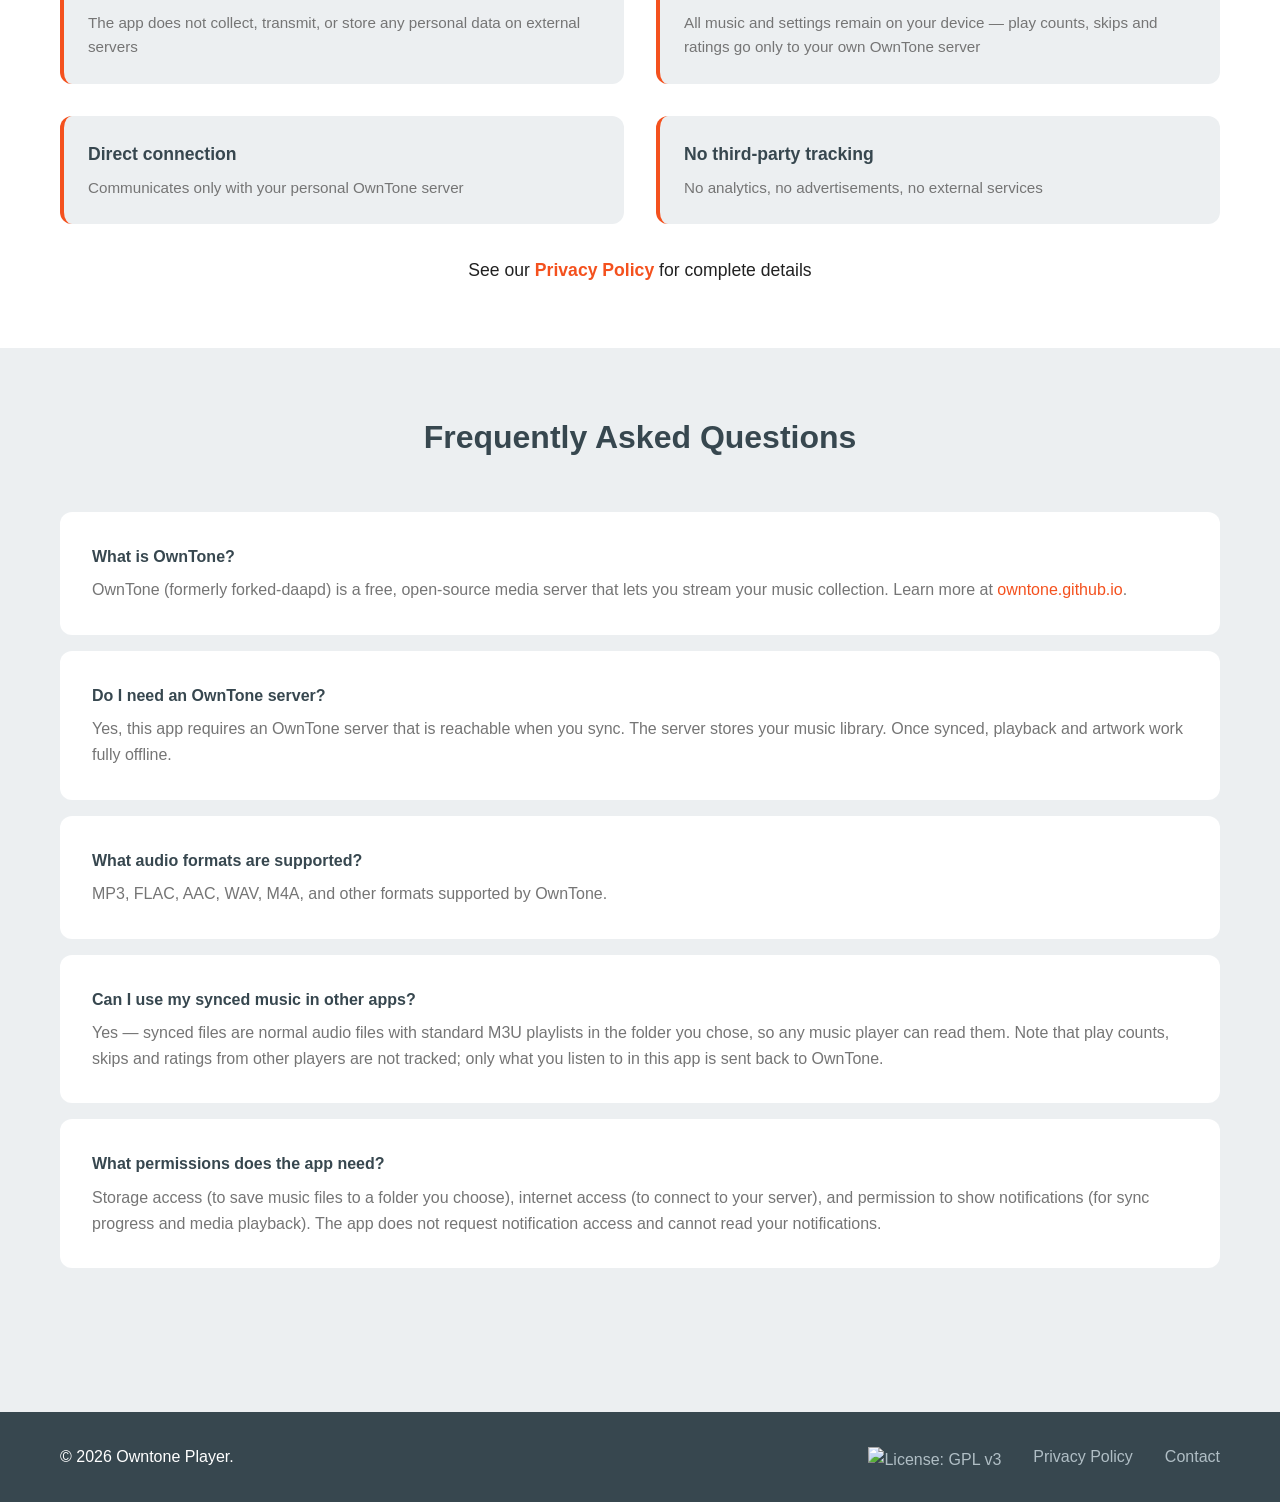
==== commit 1c8bf377: "Rename the app to 'Owntone Player' (U4, settled decision 4) The name is release-facing: the launcher" ====
--- a/site/index.html
+++ b/site/index.html
@@ -3,7 +3,7 @@
 <head>
     <meta charset="UTF-8">
     <meta name="viewport" content="width=device-width, initial-scale=1.0">
-    <title>OwnTone Sync - Your OwnTone Music Player for Android</title>
+    <title>Owntone Player - Your OwnTone Music Player for Android</title>
     <link rel="stylesheet" href="styles.css">
     <link rel="icon" type="image/svg+xml" href="assets/icon.svg">
 </head>
@@ -11,8 +11,8 @@
     <header>
         <div class="container">
             <div class="header-content">
-                <img src="assets/icon.svg" alt="OwnTone Sync" class="logo">
-                <h1>OwnTone Sync</h1>
+                <img src="assets/icon.svg" alt="Owntone Player" class="logo">
+                <h1>Owntone Player</h1>
             </div>
             <nav>
                 <a href="index.html">Home</a>
@@ -153,7 +153,7 @@
 
     <footer>
         <div class="container">
-            <p>&copy; 2026 OwnTone Sync.</p>
+            <p>&copy; 2026 Owntone Player.</p>
             <nav>
                 <a href="https://github.com/jptrsn/owntone-sync/blob/main/LICENSE" class="h-20">
                     <img src="https://img.shields.io/badge/License-GPLv3-blue.svg" alt="License: GPL v3">
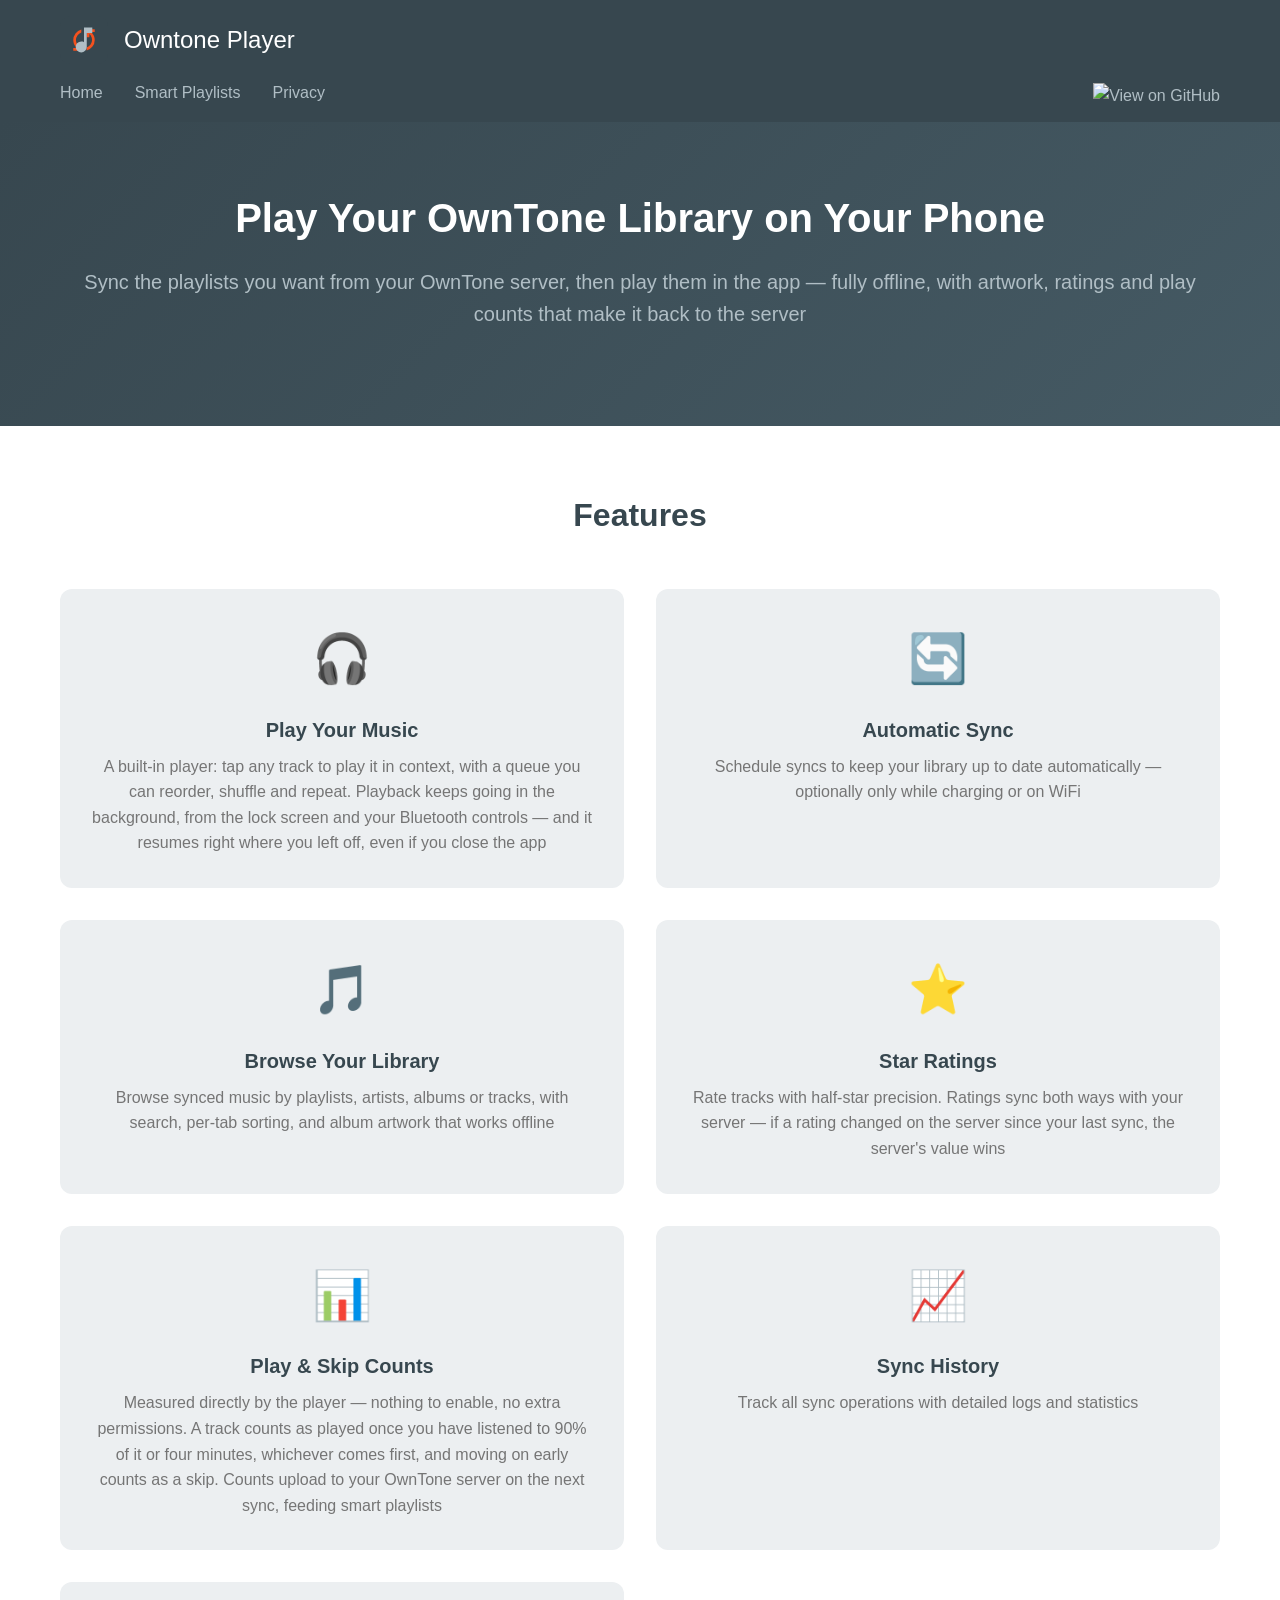
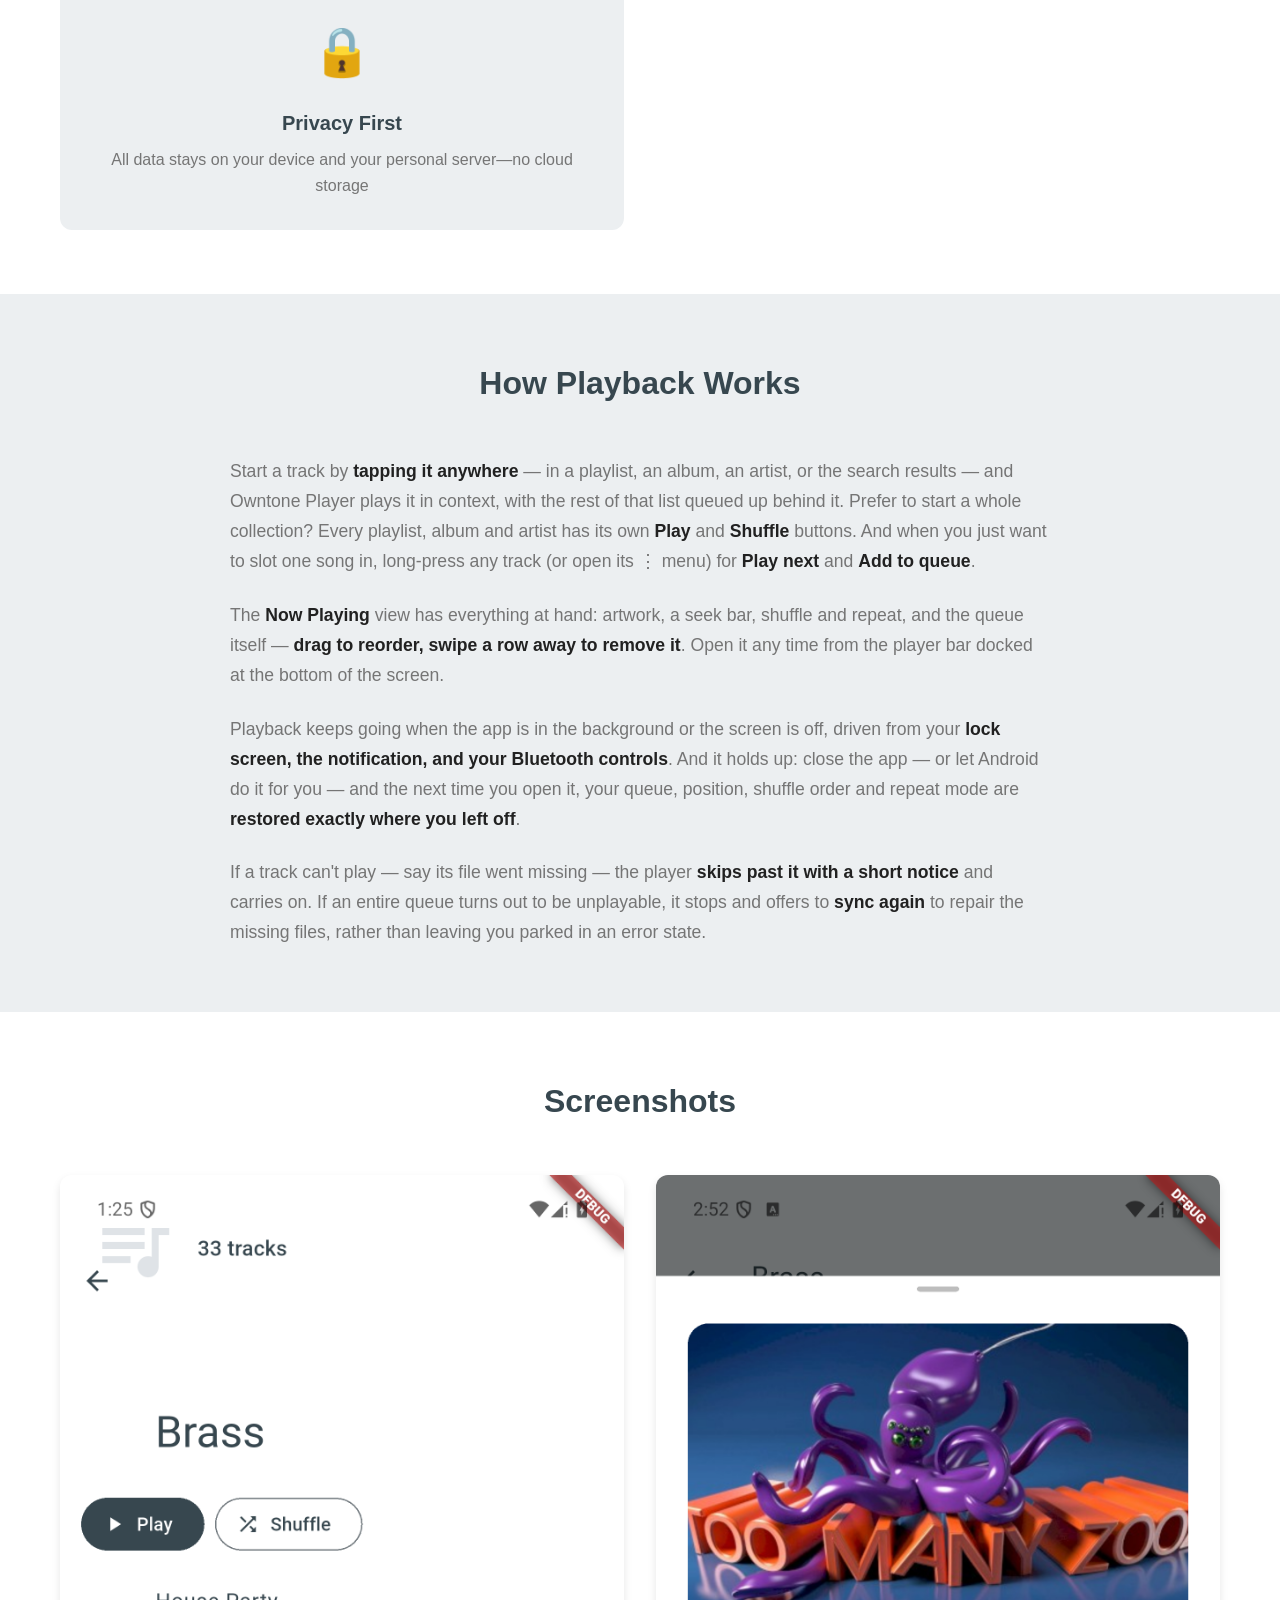
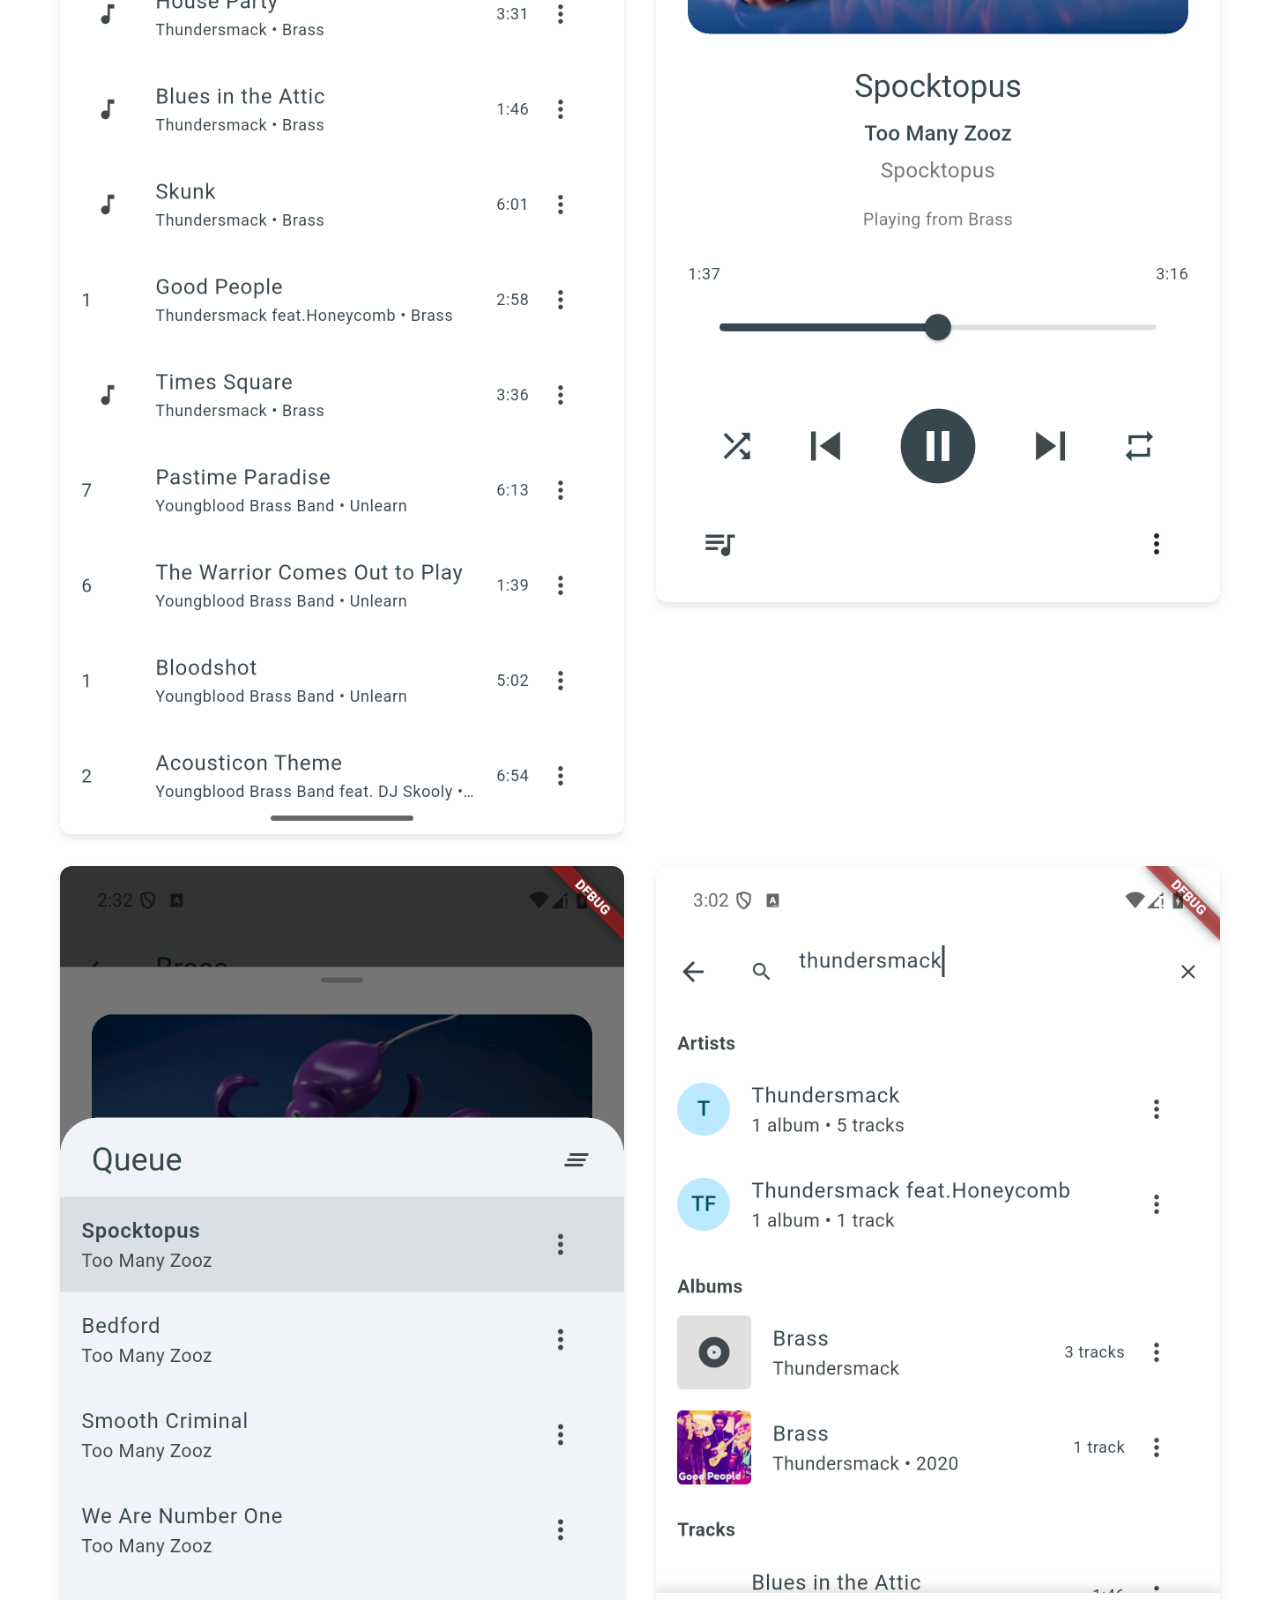
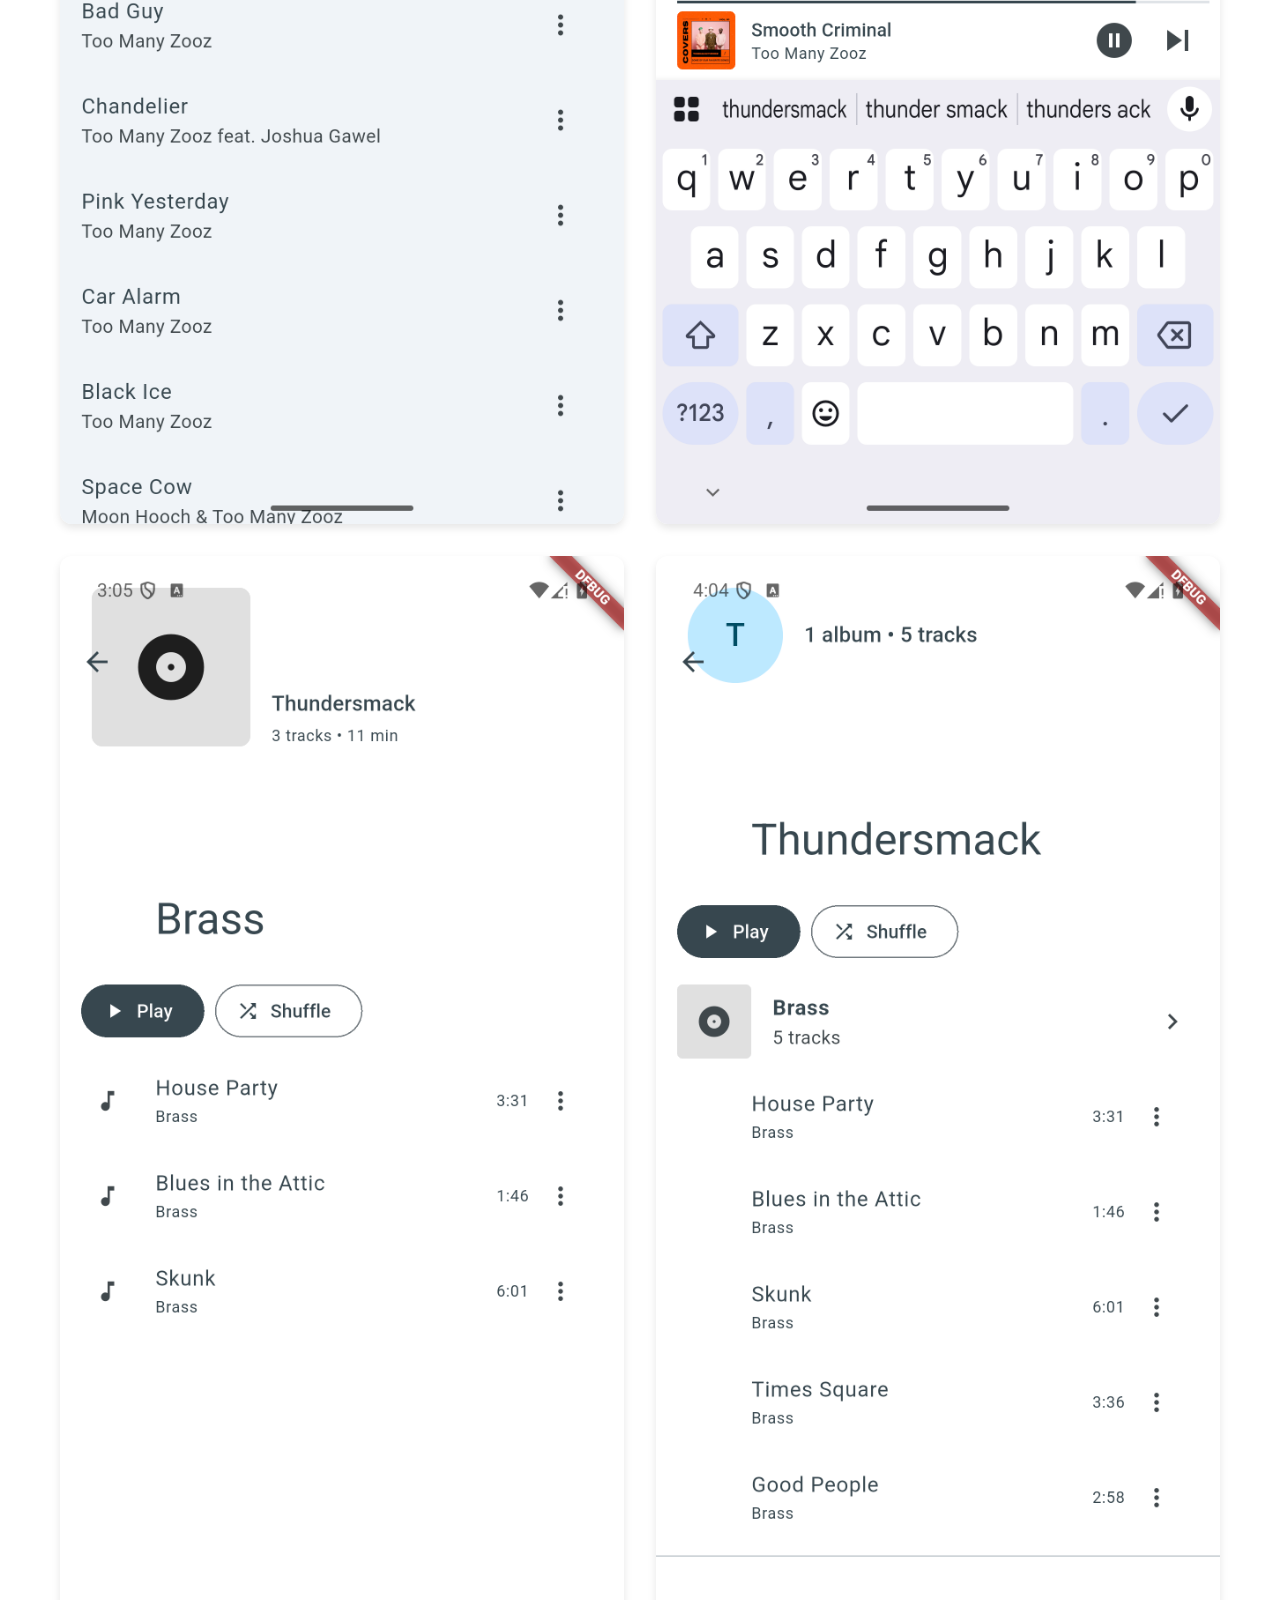
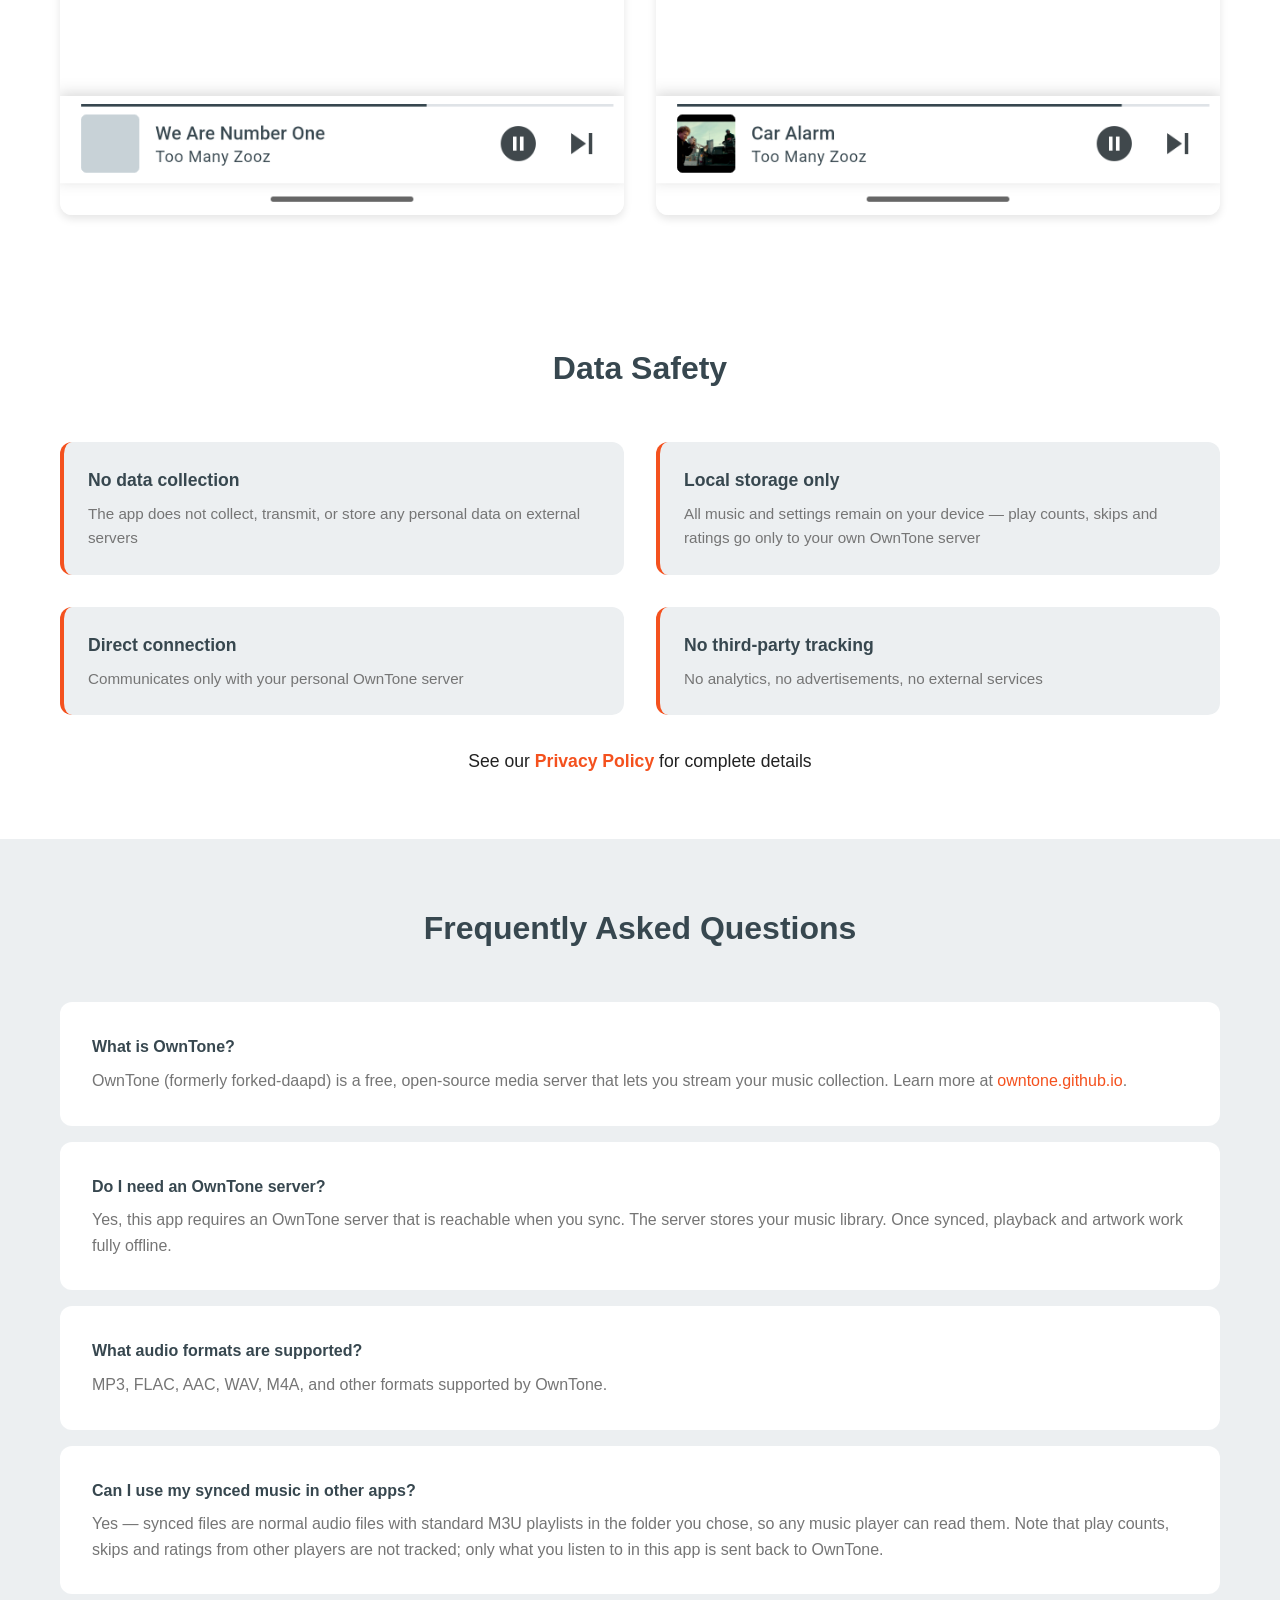
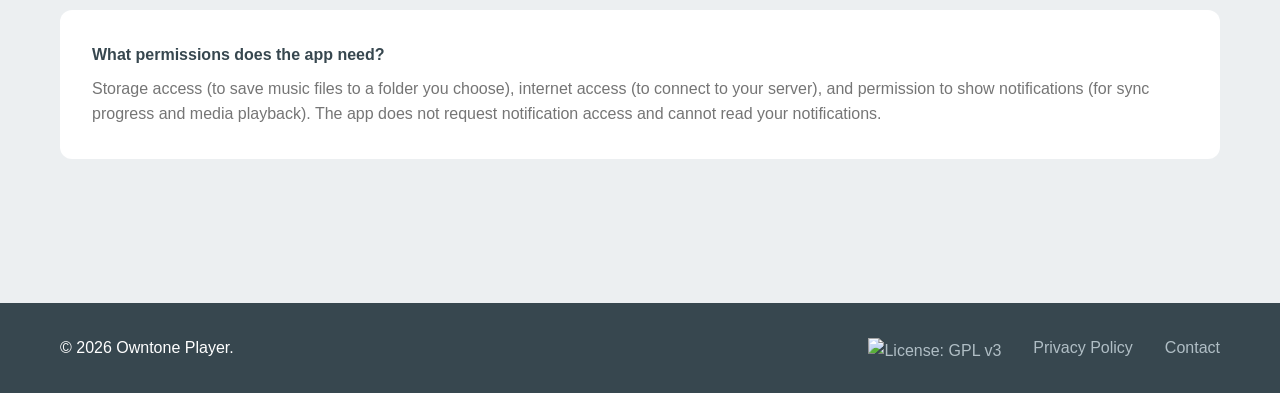
==== commit ccfe8580: "Replace the site screenshot set with the live browsing/playback pass and add the playback story The " ====
--- a/site/index.html
+++ b/site/index.html
@@ -44,7 +44,7 @@
                     <div class="feature-card">
                         <div class="feature-icon">🎧</div>
                         <h4>Play Your Music</h4>
-                        <p>A built-in player: tap any track to play it in context, with a queue you can reorder, shuffle and repeat. Playback keeps going in the background, from the lock screen and your Bluetooth controls</p>
+                        <p>A built-in player: tap any track to play it in context, with a queue you can reorder, shuffle and repeat. Playback keeps going in the background, from the lock screen and your Bluetooth controls — and it resumes right where you left off, even if you close the app</p>
                     </div>
                     <div class="feature-card">
                         <div class="feature-icon">🔄</div>
@@ -64,7 +64,7 @@
                     <div class="feature-card">
                         <div class="feature-icon">📊</div>
                         <h4>Play &amp; Skip Counts</h4>
-                        <p>Measured directly by the player — nothing to enable, no extra permissions. Counts upload to your OwnTone server on the next sync, feeding smart playlists</p>
+                        <p>Measured directly by the player — nothing to enable, no extra permissions. A track counts as played once you have listened to 90% of it or four minutes, whichever comes first, and moving on early counts as a skip. Counts upload to your OwnTone server on the next sync, feeding smart playlists</p>
                     </div>
                     <div class="feature-card">
                         <div class="feature-icon">📈</div>
@@ -80,14 +80,28 @@
             </div>
         </section>
 
+        <section class="playback">
+            <div class="container">
+                <h3>How Playback Works</h3>
+                <div class="playback-content">
+                    <p>Start a track by <strong>tapping it anywhere</strong> — in a playlist, an album, an artist, or the search results — and Owntone Player plays it in context, with the rest of that list queued up behind it. Prefer to start a whole collection? Every playlist, album and artist has its own <strong>Play</strong> and <strong>Shuffle</strong> buttons. And when you just want to slot one song in, long-press any track (or open its ⋮ menu) for <strong>Play next</strong> and <strong>Add to queue</strong>.</p>
+                    <p>The <strong>Now Playing</strong> view has everything at hand: artwork, a seek bar, shuffle and repeat, and the queue itself — <strong>drag to reorder, swipe a row away to remove it</strong>. Open it any time from the player bar docked at the bottom of the screen.</p>
+                    <p>Playback keeps going when the app is in the background or the screen is off, driven from your <strong>lock screen, the notification, and your Bluetooth controls</strong>. And it holds up: close the app — or let Android do it for you — and the next time you open it, your queue, position, shuffle order and repeat mode are <strong>restored exactly where you left off</strong>.</p>
+                    <p>If a track can't play — say its file went missing — the player <strong>skips past it with a short notice</strong> and carries on. If an entire queue turns out to be unplayable, it stops and offers to <strong>sync again</strong> to repair the missing files, rather than leaving you parked in an error state.</p>
+                </div>
+            </div>
+        </section>
+
         <section class="screenshots">
             <div class="container">
                 <h3>Screenshots</h3>
                 <div class="screenshot-grid">
-                    <img src="assets/screenshots/screenshot_1.png" alt="Configure OwnTone Server">
-                    <img src="assets/screenshots/screenshot_2.png" alt="Sync History">
-                    <img src="assets/screenshots/screenshot_3.png" alt="Browse Tracks">
-                    <img src="assets/screenshots/screenshot_4.png" alt="Sync Screen">
+                    <img src="assets/screenshots/playlist-detail.png" alt="Browse a synced playlist" loading="lazy">
+                    <img src="assets/screenshots/now-playing.png" alt="The Now Playing view with artwork, seek bar and playback controls" loading="lazy">
+                    <img src="assets/screenshots/queue.png" alt="The playback queue, reorderable by dragging" loading="lazy">
+                    <img src="assets/screenshots/search.png" alt="Search across artists, albums and tracks" loading="lazy">
+                    <img src="assets/screenshots/album-detail.png" alt="Album detail with Play and Shuffle" loading="lazy">
+                    <img src="assets/screenshots/artist-detail.png" alt="Artist detail with albums and tracks" loading="lazy">
                 </div>
             </div>
         </section>
--- a/site/styles.css
+++ b/site/styles.css
@@ -191,6 +191,39 @@
     color: var(--text-secondary);
 }
 
+/* Playback story section */
+.playback {
+    padding: 4rem 0;
+    background-color: var(--background);
+}
+
+.playback h3 {
+    text-align: center;
+    font-size: 2rem;
+    margin-bottom: 3rem;
+    color: var(--primary);
+}
+
+.playback-content {
+    max-width: 820px;
+    margin: 0 auto;
+}
+
+.playback-content p {
+    color: var(--text-secondary);
+    font-size: 1.1rem;
+    line-height: 1.7;
+    margin-bottom: 1.5rem;
+}
+
+.playback-content p:last-child {
+    margin-bottom: 0;
+}
+
+.playback-content strong {
+    color: var(--text-primary);
+}
+
 /* Download section */
 .download-section {
     padding: 4rem 0;
